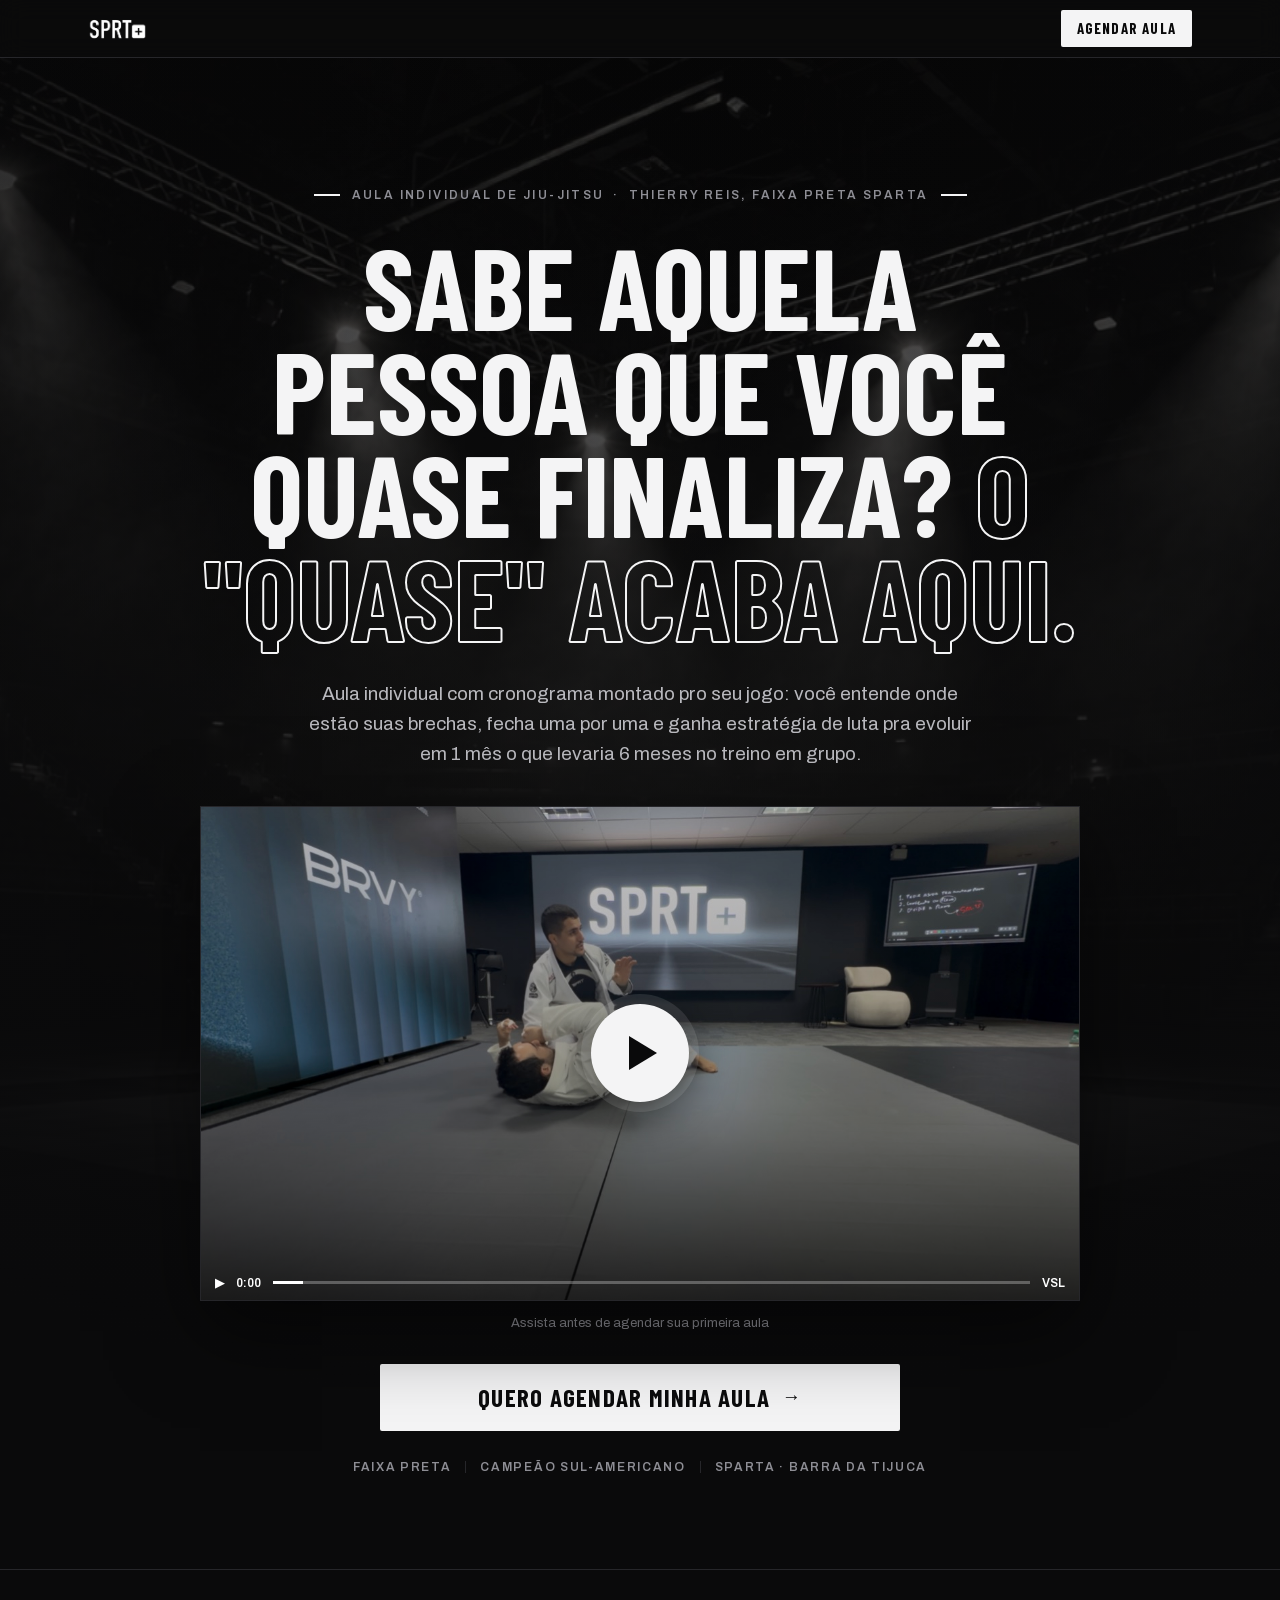
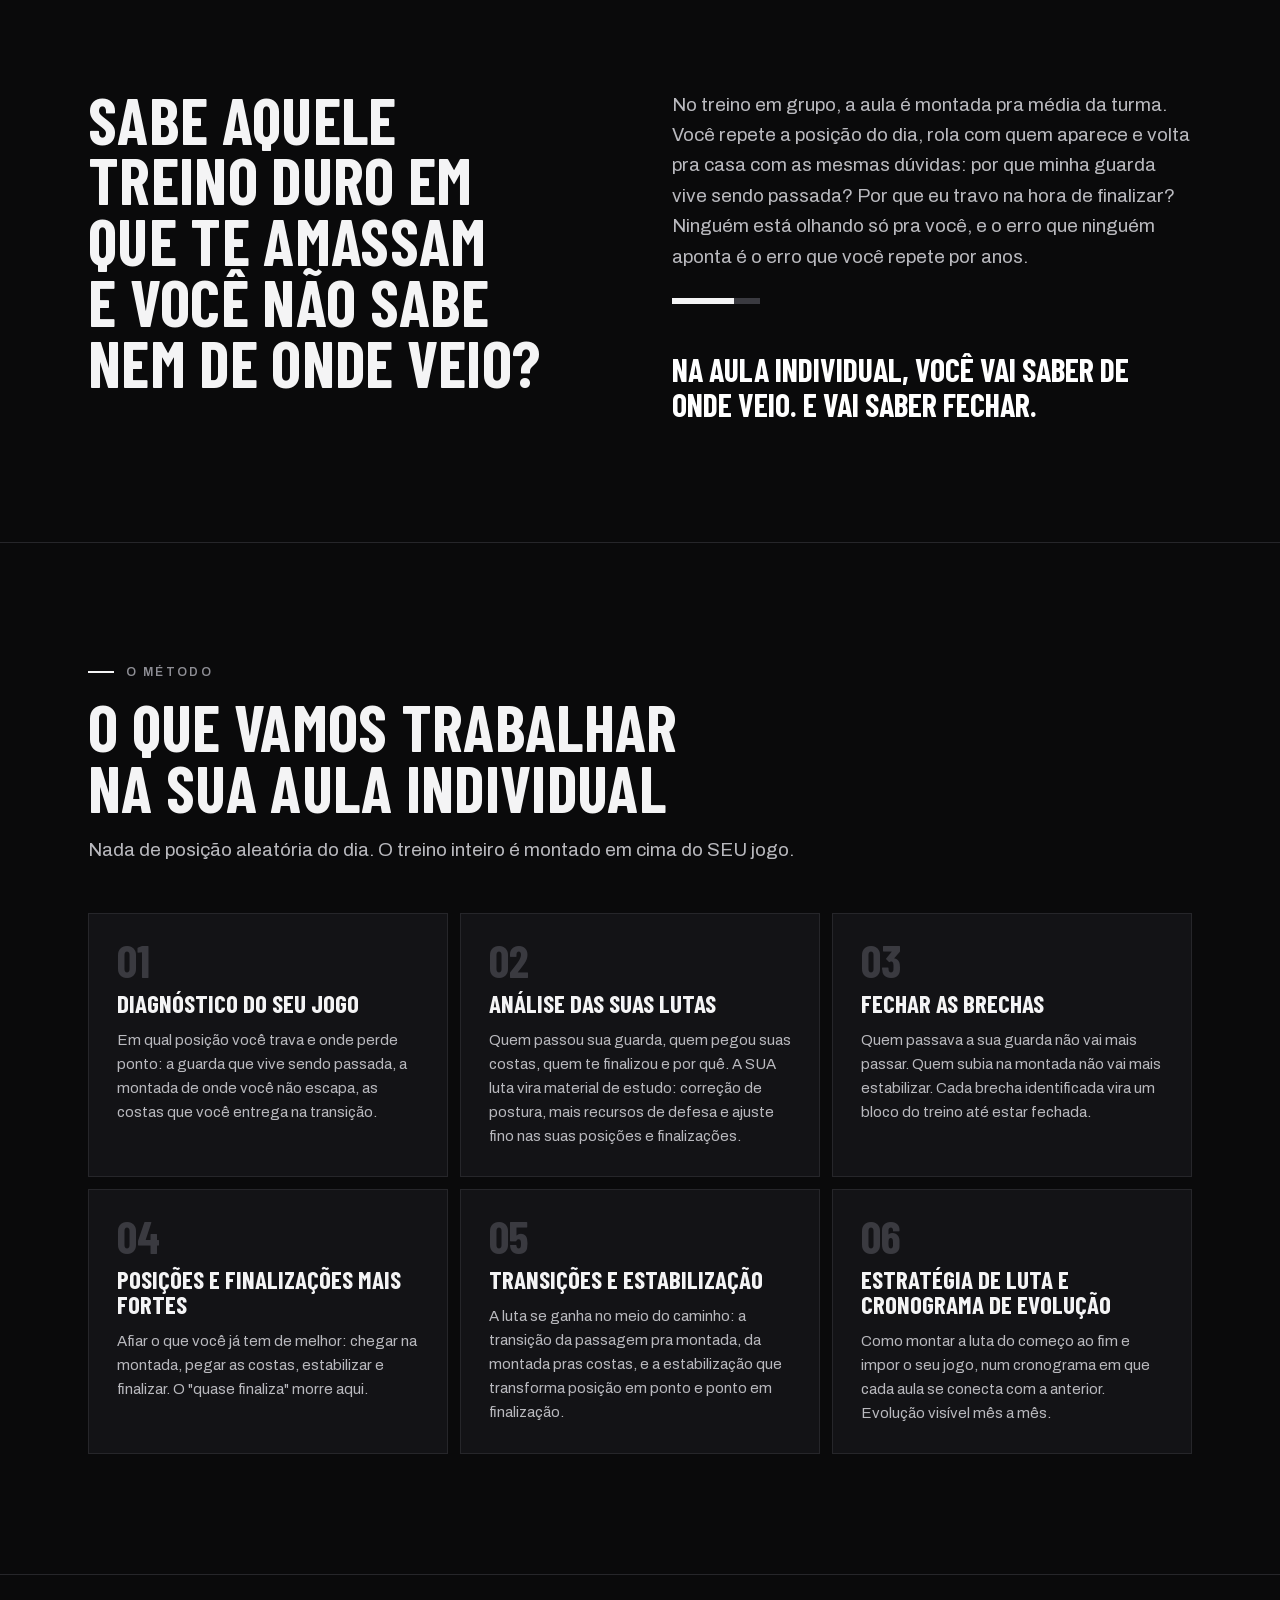
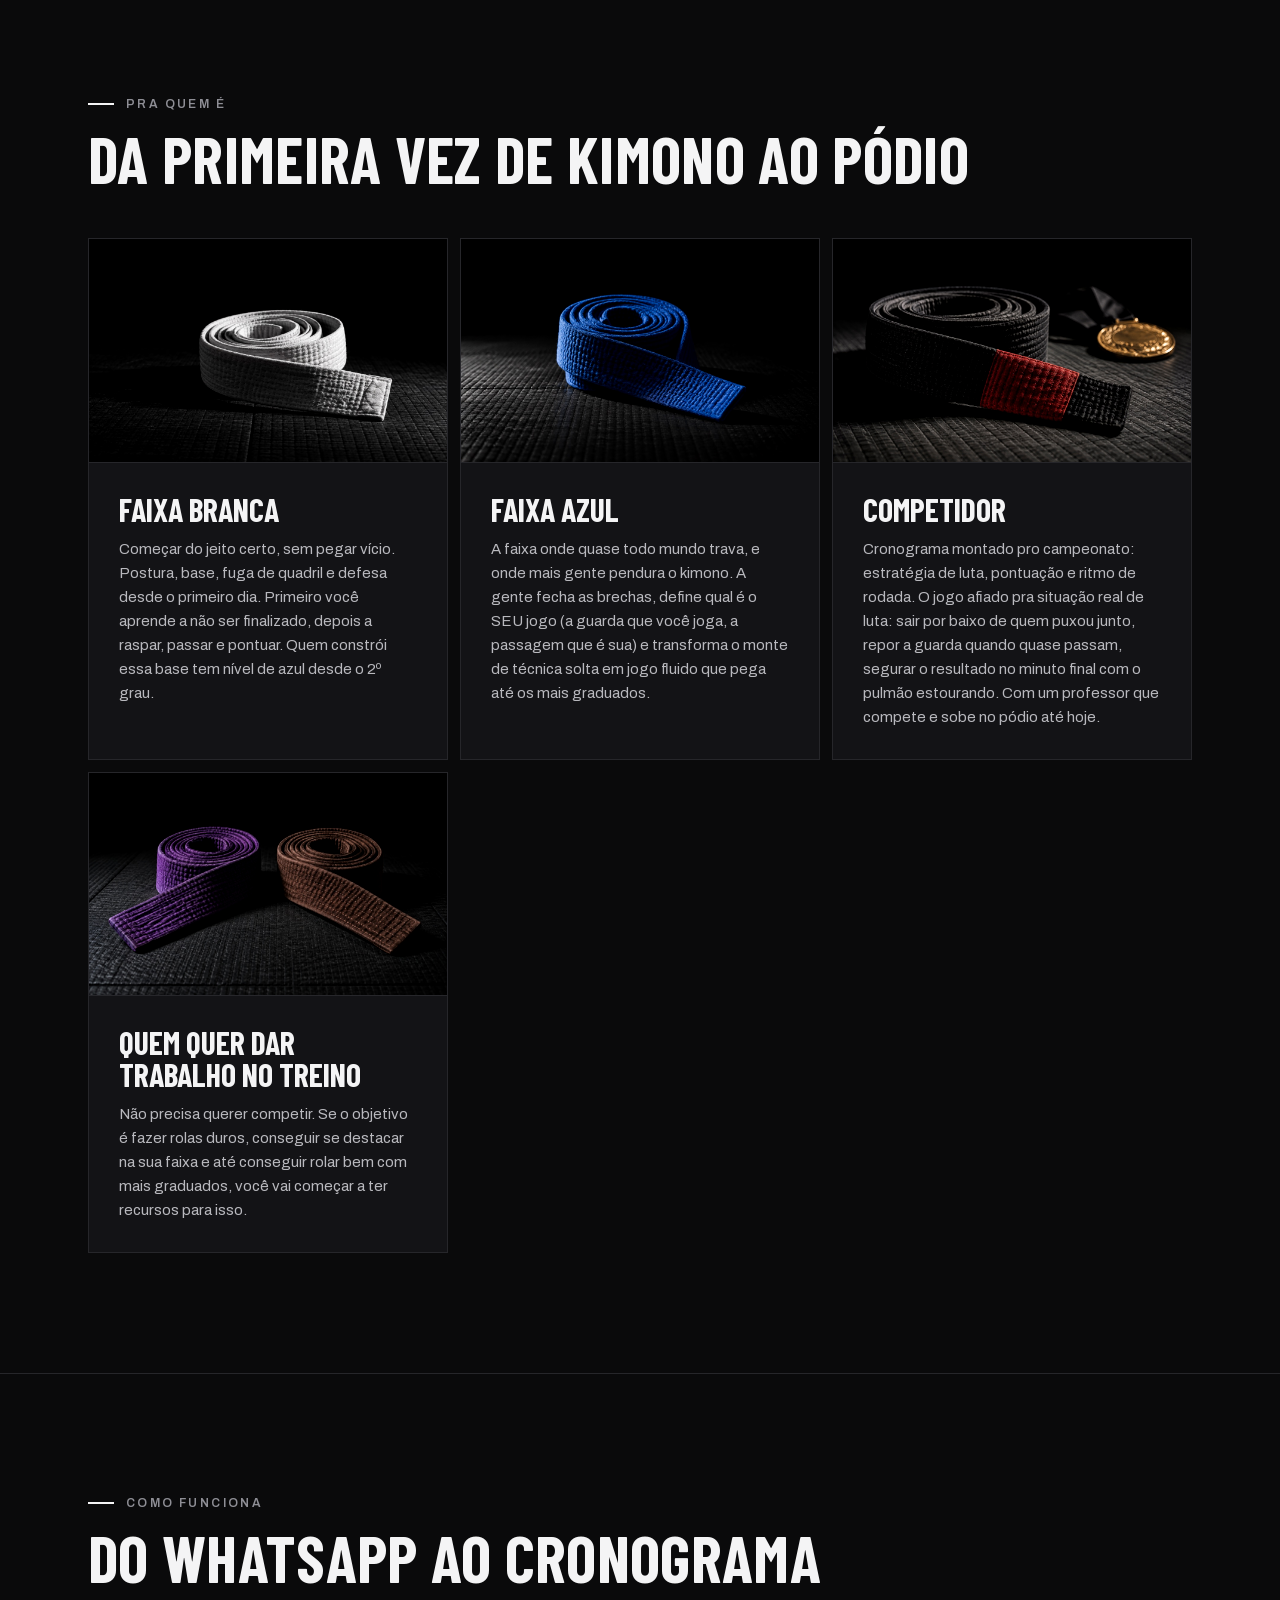
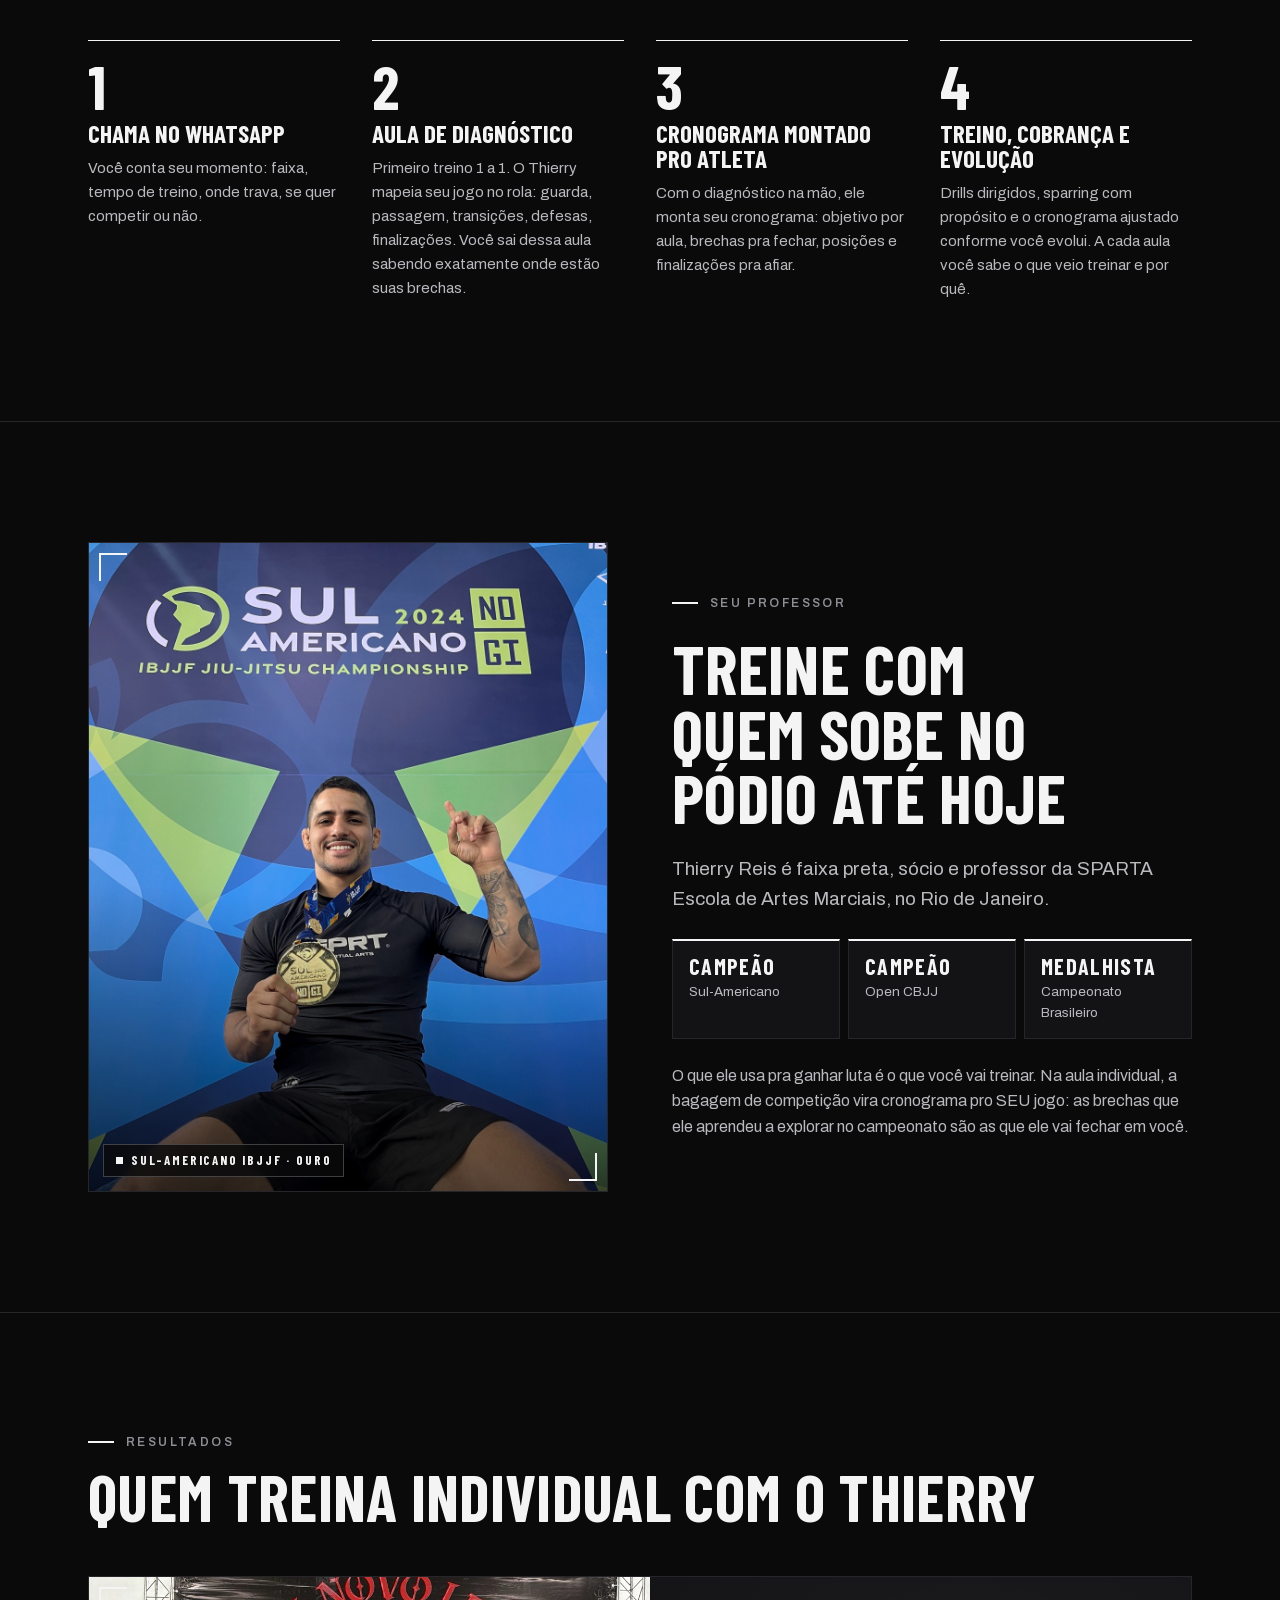
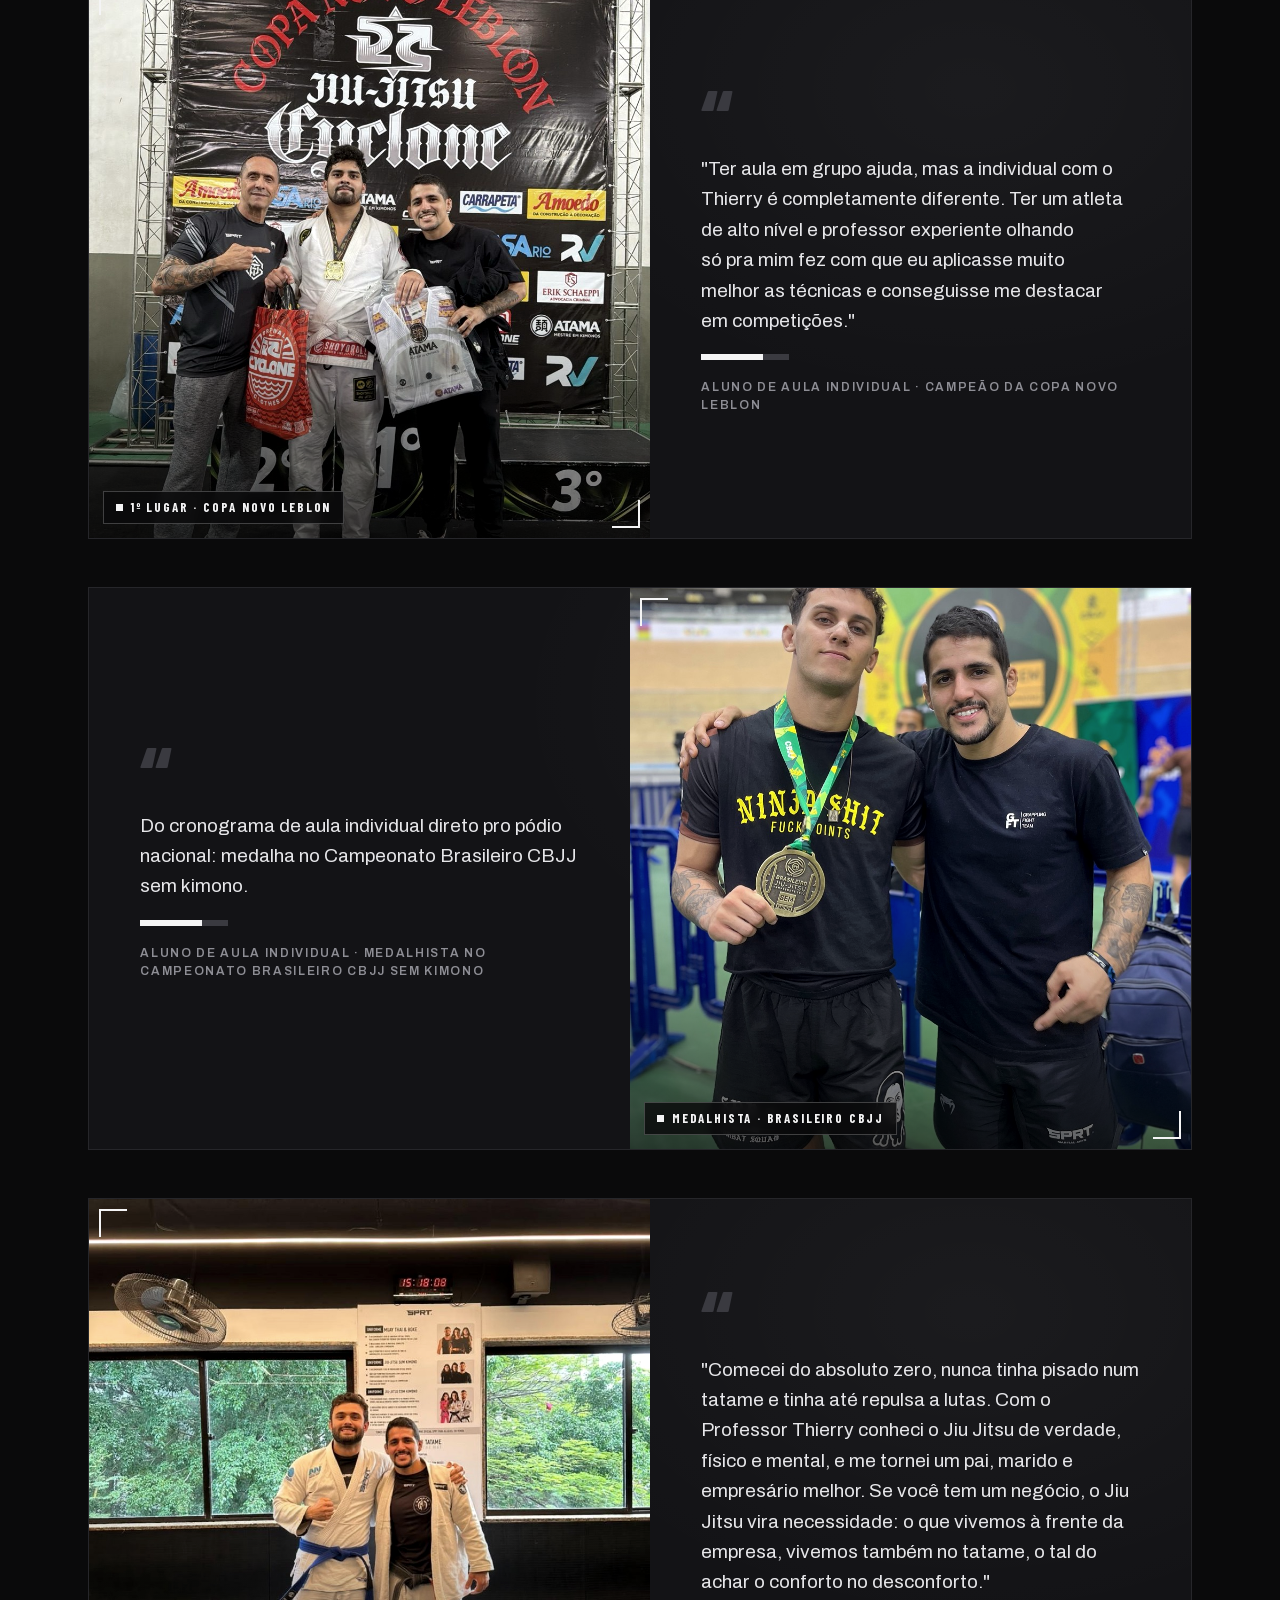
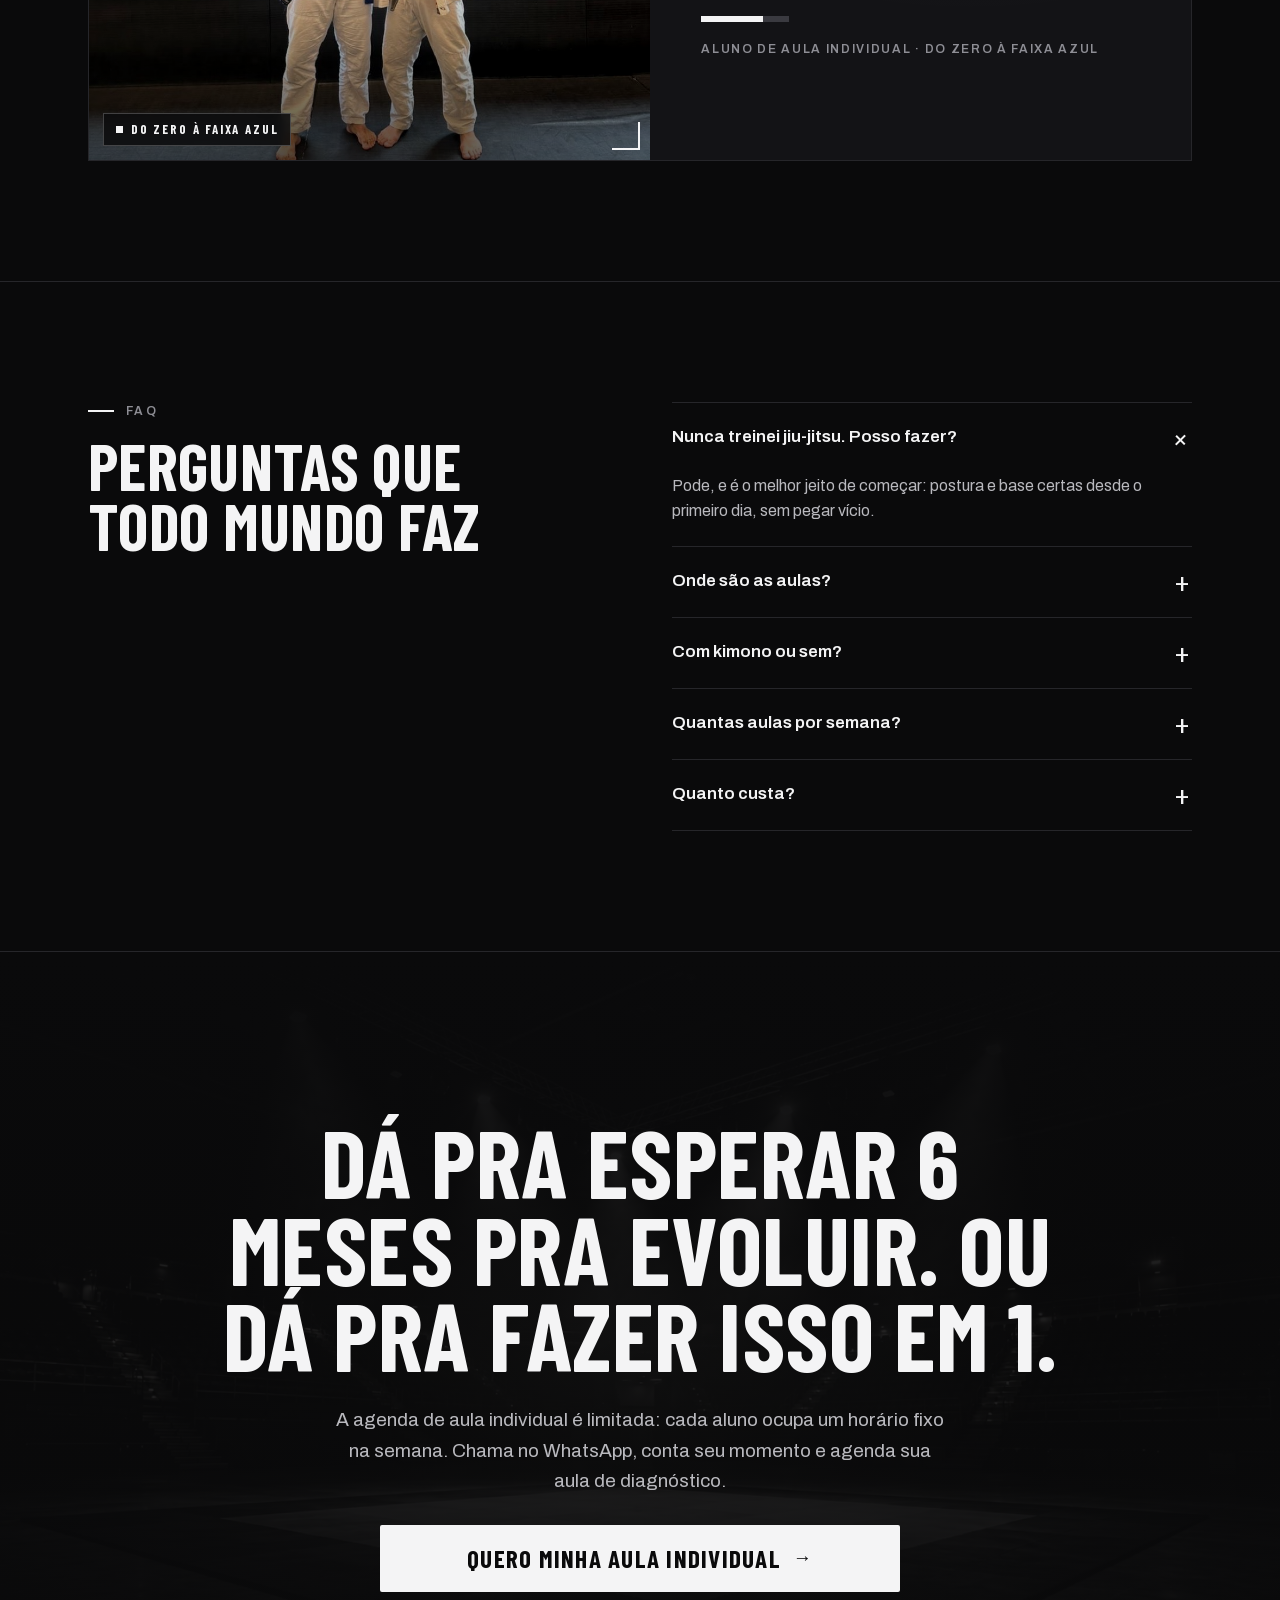
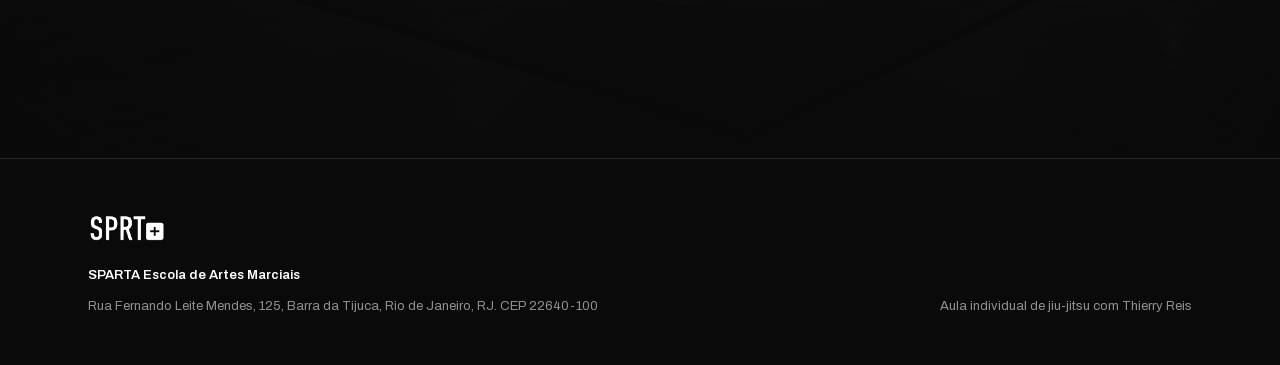
==== index.html @ 613c6ab1 "feat: LP aula individual Thierry Reis Co-Authored-By: Claude Fable 5 <noreply@anthropic.com>" ====
<!doctype html>
<html lang="pt-BR">
<head>
<meta charset="utf-8">
<title>Aula Individual de Jiu-Jitsu | Thierry Reis</title>
<meta name="viewport" content="width=device-width, initial-scale=1">
<link rel="icon" href="data:image/svg+xml,<svg xmlns=%22http://www.w3.org/2000/svg%22 viewBox=%220 0 100 100%22><text y=%22.9em%22 font-size=%2290%22>🥋</text></svg>">
</head>
<body>
<link rel="stylesheet" href="fonts.css">
<style>
:root{
  --ink0:#0A0A0B; --ink1:#131316; --ink2:#1A1A1E;
  --line:#26262A; --line-soft:#1E1E22;
  --paper:#F4F4F5; --mut:#B9B9BE; --dim:#8E8E95; --ghost:#3A3A40;
  --disp:'Barlow Condensed','Arial Narrow',sans-serif;
  --body:'Archivo',-apple-system,'Helvetica Neue',sans-serif;
}
html{scroll-behavior:smooth}
body{margin:0;background:var(--ink0);color:var(--paper);font:400 16px/1.6 var(--body);-webkit-font-smoothing:antialiased}
*{box-sizing:border-box}
h1,h2,h3,p{margin:0}
a{color:inherit}
img{max-width:100%}
.wrap{max-width:1200px;margin:0 auto;padding-left:clamp(20px,5vw,48px);padding-right:clamp(20px,5vw,48px)}
.sec{border-top:1px solid var(--line);padding-top:clamp(64px,10vw,120px);padding-bottom:clamp(64px,10vw,120px)}
.eyebrow{font:600 12px/1.5 var(--body);letter-spacing:.2em;text-transform:uppercase;color:var(--dim);display:flex;align-items:center;gap:12px}
.eyebrow::before{content:"";width:26px;height:2px;background:var(--paper);flex:none}
.h2{font:700 clamp(36px,5.4vw,64px)/.95 var(--disp);text-transform:uppercase;text-wrap:balance;letter-spacing:.005em}
.lead{font-size:clamp(16px,1.5vw,19px);color:var(--mut);text-wrap:pretty}
.btn{display:flex;justify-content:center;align-items:center;gap:12px;background:var(--paper);color:var(--ink0);font:700 clamp(20px,2.3vw,25px)/1 var(--disp);letter-spacing:.05em;text-transform:uppercase;padding:21px 30px;border-radius:2px;text-decoration:none;transition:background .15s,transform .15s}
.btn:hover{background:#fff;transform:translateY(-1px)}
.btn:focus-visible,a:focus-visible,summary:focus-visible{outline:2px solid #fff;outline-offset:3px}
.btn .arr{font-family:var(--body);font-weight:600;font-size:.75em}

/* moldura editorial com cantoneiras */
.frame{position:relative;background:#000}
.frame>img{display:block;width:100%;height:100%;object-fit:cover;filter:contrast(1.04) saturate(.88)}
.frame::before,.frame::after{content:"";position:absolute;width:26px;height:26px;z-index:3;pointer-events:none}
.frame::before{top:10px;left:10px;border-top:2px solid var(--paper);border-left:2px solid var(--paper)}
.frame::after{bottom:10px;right:10px;border-bottom:2px solid var(--paper);border-right:2px solid var(--paper)}
.frame .shade{position:absolute;inset:0;background:linear-gradient(185deg,rgba(0,0,0,0) 55%,rgba(0,0,0,.72) 100%);z-index:1;pointer-events:none}
.frame .chip{position:absolute;left:14px;bottom:14px;z-index:2;background:rgba(10,10,11,.82);border:1px solid rgba(255,255,255,.22);backdrop-filter:blur(4px);color:var(--paper);font:700 13px/1 var(--disp);letter-spacing:.14em;text-transform:uppercase;padding:9px 12px;display:inline-flex;align-items:center;gap:8px}
.frame .chip::before{content:"";width:7px;height:7px;background:var(--paper);flex:none}

/* faixa (divisor que imita a ponteira da faixa preta) */
.belt-rule{display:flex;height:6px;width:88px}
.belt-rule span:first-child{flex:1;background:var(--paper)}
.belt-rule span:last-child{width:26px;background:var(--ghost)}

/* reveal (só esconde quando o JS está ativo) */
.anim .rv{opacity:0;transform:translateY(22px);transition:opacity .7s ease,transform .7s ease}
.anim .rv.in{opacity:1;transform:none}
@media (prefers-reduced-motion:reduce){.anim .rv{opacity:1;transform:none;transition:none}.btn{transition:none}}

/* header */
.hd{position:sticky;top:0;z-index:40;background:rgba(10,10,11,.9);backdrop-filter:blur(12px);border-bottom:1px solid var(--line)}
.hd .wrap{display:flex;justify-content:space-between;align-items:center;gap:16px;padding-top:10px;padding-bottom:10px}
.hd img{height:32px;width:auto;display:block}
.hd a.mini{background:var(--paper);color:var(--ink0);font:700 15px/1 var(--disp);letter-spacing:.08em;padding:11px 16px;border-radius:2px;text-decoration:none}

/* hero */
.hero{position:relative;overflow:hidden}
.hero .bg{position:absolute;inset:0;z-index:0}
.hero .bg img{width:100%;height:100%;object-fit:cover;object-position:center 30%;opacity:.55}
.hero .bg::after{content:"";position:absolute;inset:0;background:
  radial-gradient(120% 90% at 50% 0%,rgba(10,10,11,0) 0%,rgba(10,10,11,.55) 62%,var(--ink0) 100%),
  linear-gradient(180deg,rgba(10,10,11,.25) 0%,rgba(10,10,11,.55) 55%,var(--ink0) 96%)}
.hero .inner{position:relative;z-index:1;display:flex;flex-direction:column;align-items:center;text-align:center;gap:clamp(20px,3vw,30px);padding-top:clamp(64px,10vw,128px);padding-bottom:clamp(56px,8vw,96px)}
.hero .eyebrow{justify-content:center}
.hero .eyebrow::after{content:"";width:26px;height:2px;background:var(--paper);flex:none}
.h1{font:700 clamp(50px,9vw,116px)/.9 var(--disp);text-transform:uppercase;max-width:1000px;text-wrap:balance}
.h1 em{font-style:normal;color:transparent;-webkit-text-stroke:2px var(--paper)}
.trust{display:flex;flex-wrap:wrap;justify-content:center;gap:8px 0;font:600 12px/1 var(--body);letter-spacing:.14em;text-transform:uppercase;color:var(--dim)}
.trust span{padding:0 14px;border-right:1px solid var(--line)}
.trust span:last-child{border-right:0}

/* vsl */
.vsl{width:100%;max-width:880px;display:flex;flex-direction:column;gap:12px;margin-top:6px}
.vsl .player{position:relative;aspect-ratio:16/9;border:1px solid var(--line);background:#000;cursor:pointer;box-shadow:0 30px 80px rgba(0,0,0,.55)}
.vsl .player img.thumb{position:absolute;inset:0;width:100%;height:100%;object-fit:cover;filter:contrast(1.04) saturate(.85)}
.vsl .player .veil{position:absolute;inset:0;background:linear-gradient(180deg,rgba(0,0,0,.1) 0%,rgba(0,0,0,.3) 60%,rgba(0,0,0,.78) 100%)}
.vsl .play{position:absolute;inset:0;display:flex;align-items:center;justify-content:center}
.vsl .play .ring{width:clamp(68px,10vw,98px);height:clamp(68px,10vw,98px);border-radius:50%;background:var(--paper);display:flex;align-items:center;justify-content:center;box-shadow:0 0 0 10px rgba(255,255,255,.1),0 10px 46px rgba(0,0,0,.6);transition:transform .2s}
.vsl .player:hover .ring{transform:scale(1.06)}
.vsl .play .tri{width:0;height:0;border-left:clamp(20px,3vw,28px) solid var(--ink0);border-top:clamp(12px,1.8vw,17px) solid transparent;border-bottom:clamp(12px,1.8vw,17px) solid transparent;margin-left:6px}
.vsl .bar{position:absolute;left:0;right:0;bottom:0;padding:11px 14px;display:flex;align-items:center;gap:12px;font:600 12px/1 var(--body);color:#fff}
.vsl .bar .track{flex:1;height:3px;background:rgba(255,255,255,.28)}
.vsl .bar .track i{display:block;width:4%;height:100%;background:#fff}
.vsl .cap{font-size:13px;color:var(--dim);text-align:center}
.vsl .soon{position:absolute;inset:0;display:none;align-items:center;justify-content:center;background:rgba(10,10,11,.9);font:700 24px/1 var(--disp);letter-spacing:.1em;color:var(--mut);z-index:4}
.vsl .player.on .soon{display:flex}

/* dor */
.split{display:grid;grid-template-columns:repeat(auto-fit,minmax(min(100%,420px),1fr));gap:clamp(28px,5vw,72px);align-items:start}
.punch{font:700 clamp(24px,2.6vw,32px)/1.1 var(--disp);text-transform:uppercase;color:#fff;padding-top:22px}

/* trabalho */
.grid6{display:grid;grid-template-columns:repeat(auto-fill,minmax(min(100%,320px),1fr));gap:12px}
.card{background:var(--ink1);border:1px solid var(--line);padding:28px;display:flex;flex-direction:column;gap:12px;transition:border-color .2s,transform .2s}
.card:hover{border-color:#4A4A52;transform:translateY(-2px)}
.card .num{font:700 46px/.8 var(--disp);color:var(--ghost)}
.card h3{font:700 25px/1 var(--disp);text-transform:uppercase}
.card p{color:var(--mut);font-size:15px}

/* pra quem é — cards com faixa */
.belts{display:grid;grid-template-columns:repeat(auto-fit,minmax(min(100%,270px),1fr));gap:12px}
.bcard{background:var(--ink1);border:1px solid var(--line);display:flex;flex-direction:column;transition:border-color .2s,transform .2s}
.bcard:hover{border-color:#4A4A52;transform:translateY(-3px)}
.bcard .ph{aspect-ratio:16/10;overflow:hidden;background:#000;border-bottom:1px solid var(--line)}
.bcard .ph img{width:100%;height:100%;object-fit:cover;display:block;filter:contrast(1.05);transition:transform .4s}
.bcard:hover .ph img{transform:scale(1.04)}
.bcard .tx{padding:clamp(20px,2.6vw,30px);display:flex;flex-direction:column;gap:12px}
.bcard h3{font:700 clamp(26px,2.6vw,32px)/1 var(--disp);text-transform:uppercase}
.bcard p{color:var(--mut);font-size:15px}

/* como funciona */
.steps{display:grid;grid-template-columns:repeat(auto-fit,minmax(min(100%,240px),1fr));gap:clamp(28px,3vw,32px)}
.step{border-top:1px solid var(--paper);padding-top:20px;display:flex;flex-direction:column;gap:10px}
.step .n{font:700 62px/.8 var(--disp)}
.step h3{font:700 25px/1 var(--disp);text-transform:uppercase}
.step p{color:var(--mut);font-size:15px}

/* professor */
.prof{display:grid;grid-template-columns:repeat(auto-fit,minmax(min(100%,400px),1fr));gap:clamp(32px,5vw,72px);align-items:center}
.prof .frame{aspect-ratio:4/5;border:1px solid var(--line)}
.badges{display:grid;grid-template-columns:repeat(auto-fit,minmax(150px,1fr));gap:8px}
.badge{background:var(--ink1);border:1px solid var(--line);border-top:2px solid var(--paper);padding:14px 16px;display:flex;flex-direction:column;gap:4px}
.badge b{font:700 22px/1 var(--disp);letter-spacing:.06em}
.badge span{font-size:13.5px;color:var(--mut)}

/* depoimentos */
.testi{display:flex;flex-wrap:wrap;background:var(--ink1);border:1px solid var(--line);position:relative;overflow:hidden}
.testi::before{content:"";position:absolute;inset:0;background:radial-gradient(60% 80% at 80% 20%,rgba(255,255,255,.035),transparent 70%);pointer-events:none}
.testi .frame{flex:1 1 400px;aspect-ratio:1/1;min-width:min(100%,400px)}
.testi .tx{flex:1 1 380px;padding:clamp(28px,4vw,56px);display:flex;flex-direction:column;justify-content:center;gap:18px;position:relative}
.testi .tx .q{font:700 90px/.4 var(--disp);color:var(--ghost)}
.testi .tx p{font-size:clamp(16px,1.5vw,19px);color:#E6E6E9;text-wrap:pretty}
.testi .tx .who{font:600 12px/1.5 var(--body);letter-spacing:.14em;text-transform:uppercase;color:var(--dim)}
.testi.rev{flex-direction:row-reverse}

/* faq */
.faq{display:flex;flex-direction:column;border-top:1px solid var(--line)}
.faq details{border-bottom:1px solid var(--line)}
.faq summary{list-style:none;display:flex;justify-content:space-between;align-items:center;gap:20px;padding:22px 0;cursor:pointer;font:600 17px/1.35 var(--body)}
.faq summary::-webkit-details-marker{display:none}
.faq summary .sym{font:400 26px/1 var(--body);width:20px;text-align:center;flex:none;transition:transform .2s}
.faq details[open] summary .sym{transform:rotate(45deg)}
.faq details p{color:var(--mut);padding:0 40px 22px 0}

/* cta final */
.cta{position:relative;overflow:hidden;border-top:1px solid var(--line)}
.cta .bg{position:absolute;inset:0}
.cta .bg img{width:100%;height:100%;object-fit:cover;opacity:.4}
.cta .bg::after{content:"";position:absolute;inset:0;background:linear-gradient(180deg,var(--ink0) 0%,rgba(10,10,11,.72) 50%,var(--ink0) 100%)}
.cta .inner{position:relative;max-width:960px;margin:0 auto;padding:clamp(88px,13vw,170px) clamp(20px,5vw,48px);display:flex;flex-direction:column;align-items:center;text-align:center;gap:28px}
.cta .h2{font-size:clamp(44px,7.5vw,96px);line-height:.9}

/* footer */
footer{border-top:1px solid var(--line)}
footer .wrap{padding-top:48px;padding-bottom:48px;display:flex;flex-wrap:wrap;justify-content:space-between;align-items:flex-end;gap:24px;font-size:13px;color:var(--dim)}
footer img{height:42px;width:auto}

/* sticky mobile cta */
.mbar{position:fixed;left:0;right:0;bottom:0;z-index:50;padding:10px 12px calc(10px + env(safe-area-inset-bottom));background:rgba(10,10,11,.95);border-top:1px solid var(--line);transform:translateY(110%);transition:transform .3s}
.mbar.show{transform:none}
.mbar a{display:flex;justify-content:center;background:var(--paper);color:var(--ink0);font:700 20px/1 var(--disp);letter-spacing:.05em;padding:16px;border-radius:2px;text-decoration:none}
@media(min-width:900px){.mbar{display:none}}
@media (prefers-reduced-motion:reduce){.mbar{transition:none}}
</style>

<header class="hd">
  <div class="wrap">
    <img src="img/sparta-logo.png" alt="SPARTA Escola de Artes Marciais">
    <a class="mini" href="https://wa.me/5500000000000" target="_blank" rel="noopener">AGENDAR AULA</a>
  </div>
</header>

<section class="hero">
  <div class="bg"><img src="img/arena.jpg" alt=""></div>
  <div class="wrap inner">
    <span class="eyebrow">Aula individual de jiu-jitsu &nbsp;·&nbsp; Thierry Reis, faixa preta SPARTA</span>
    <h1 class="h1">Sabe aquela pessoa que você quase finaliza? <em>O "quase" acaba aqui.</em></h1>
    <p class="lead" style="max-width:680px">Aula individual com cronograma montado pro seu jogo: você entende onde estão suas brechas, fecha uma por uma e ganha estratégia de luta pra evoluir em 1 mês o que levaria 6 meses no treino em grupo.</p>
    <div class="vsl">
      <div class="player" id="vsl">
        <img class="thumb" src="img/vsl-thumb.jpg" alt="Thierry Reis dando aula no tatame da SPARTA">
        <div class="veil"></div>
        <div class="play"><div class="ring"><div class="tri"></div></div></div>
        <div class="bar"><span>▶</span><span>0:00</span><div class="track"><i></i></div><span>VSL</span></div>
        <div class="soon">VÍDEO EM BREVE</div>
      </div>
      <span class="cap">Assista antes de agendar sua primeira aula</span>
    </div>
    <a class="btn" style="width:100%;max-width:520px" href="https://wa.me/5500000000000" target="_blank" rel="noopener">Quero agendar minha aula <span class="arr">→</span></a>
    <div class="trust"><span>Faixa preta</span><span>Campeão Sul-Americano</span><span>SPARTA · Barra da Tijuca</span></div>
  </div>
</section>

<section class="sec">
  <div class="wrap split">
    <h2 class="h2 rv">Sabe aquele treino duro em que te amassam e você não sabe nem de onde veio?</h2>
    <div style="display:flex;flex-direction:column;gap:26px" class="rv">
      <p class="lead">No treino em grupo, a aula é montada pra média da turma. Você repete a posição do dia, rola com quem aparece e volta pra casa com as mesmas dúvidas: por que minha guarda vive sendo passada? Por que eu travo na hora de finalizar? Ninguém está olhando só pra você, e o erro que ninguém aponta é o erro que você repete por anos.</p>
      <div class="belt-rule"><span></span><span></span></div>
      <p class="punch">Na aula individual, você vai saber de onde veio. E vai saber fechar.</p>
    </div>
  </div>
</section>

<section class="sec">
  <div class="wrap" style="display:flex;flex-direction:column;gap:clamp(32px,4vw,48px)">
    <div style="display:flex;flex-direction:column;gap:16px;max-width:760px" class="rv">
      <span class="eyebrow">O método</span>
      <h2 class="h2">O que vamos trabalhar na sua aula individual</h2>
      <p class="lead">Nada de posição aleatória do dia. O treino inteiro é montado em cima do SEU jogo.</p>
    </div>
    <div class="grid6">
      <div class="card rv"><span class="num">01</span><h3>Diagnóstico do seu jogo</h3><p>Em qual posição você trava e onde perde ponto: a guarda que vive sendo passada, a montada de onde você não escapa, as costas que você entrega na transição.</p></div>
      <div class="card rv"><span class="num">02</span><h3>Análise das suas lutas</h3><p>Quem passou sua guarda, quem pegou suas costas, quem te finalizou e por quê. A SUA luta vira material de estudo: correção de postura, mais recursos de defesa e ajuste fino nas suas posições e finalizações.</p></div>
      <div class="card rv"><span class="num">03</span><h3>Fechar as brechas</h3><p>Quem passava a sua guarda não vai mais passar. Quem subia na montada não vai mais estabilizar. Cada brecha identificada vira um bloco do treino até estar fechada.</p></div>
      <div class="card rv"><span class="num">04</span><h3>Posições e finalizações mais fortes</h3><p>Afiar o que você já tem de melhor: chegar na montada, pegar as costas, estabilizar e finalizar. O "quase finaliza" morre aqui.</p></div>
      <div class="card rv"><span class="num">05</span><h3>Transições e estabilização</h3><p>A luta se ganha no meio do caminho: a transição da passagem pra montada, da montada pras costas, e a estabilização que transforma posição em ponto e ponto em finalização.</p></div>
      <div class="card rv"><span class="num">06</span><h3>Estratégia de luta e cronograma de evolução</h3><p>Como montar a luta do começo ao fim e impor o seu jogo, num cronograma em que cada aula se conecta com a anterior. Evolução visível mês a mês.</p></div>
    </div>
  </div>
</section>

<section class="sec">
  <div class="wrap" style="display:flex;flex-direction:column;gap:clamp(32px,4vw,48px)">
    <div style="display:flex;flex-direction:column;gap:16px" class="rv">
      <span class="eyebrow">Pra quem é</span>
      <h2 class="h2">Da primeira vez de kimono ao pódio</h2>
    </div>
    <div class="belts">
      <div class="bcard rv">
        <div class="ph"><img src="img/faixa-branca.jpg" alt="Faixa branca de jiu-jitsu enrolada sobre o tatame"></div>
        <div class="tx"><h3>Faixa branca</h3><p>Começar do jeito certo, sem pegar vício. Postura, base, fuga de quadril e defesa desde o primeiro dia. Primeiro você aprende a não ser finalizado, depois a raspar, passar e pontuar. Quem constrói essa base tem nível de azul desde o 2º grau.</p></div>
      </div>
      <div class="bcard rv">
        <div class="ph"><img src="img/faixa-azul.jpg" alt="Faixa azul de jiu-jitsu enrolada sobre o tatame"></div>
        <div class="tx"><h3>Faixa azul</h3><p>A faixa onde quase todo mundo trava, e onde mais gente pendura o kimono. A gente fecha as brechas, define qual é o SEU jogo (a guarda que você joga, a passagem que é sua) e transforma o monte de técnica solta em jogo fluido que pega até os mais graduados.</p></div>
      </div>
      <div class="bcard rv">
        <div class="ph"><img src="img/faixa-preta.jpg" alt="Faixa preta de jiu-jitsu com medalha de campeonato"></div>
        <div class="tx"><h3>Competidor</h3><p>Cronograma montado pro campeonato: estratégia de luta, pontuação e ritmo de rodada. O jogo afiado pra situação real de luta: sair por baixo de quem puxou junto, repor a guarda quando quase passam, segurar o resultado no minuto final com o pulmão estourando. Com um professor que compete e sobe no pódio até hoje.</p></div>
      </div>
      <div class="bcard rv">
        <div class="ph"><img src="img/faixa-roxa-marrom.jpg" alt="Faixas roxa e marrom de jiu-jitsu sobre o tatame"></div>
        <div class="tx"><h3>Quem quer dar trabalho no treino</h3><p>Não precisa querer competir. Se o objetivo é fazer rolas duros, conseguir se destacar na sua faixa e até conseguir rolar bem com mais graduados, você vai começar a ter recursos para isso.</p></div>
      </div>
    </div>
  </div>
</section>

<section class="sec">
  <div class="wrap" style="display:flex;flex-direction:column;gap:clamp(32px,4vw,56px)">
    <div style="display:flex;flex-direction:column;gap:16px" class="rv">
      <span class="eyebrow">Como funciona</span>
      <h2 class="h2">Do WhatsApp ao cronograma</h2>
    </div>
    <div class="steps">
      <div class="step rv"><span class="n">1</span><h3>Chama no WhatsApp</h3><p>Você conta seu momento: faixa, tempo de treino, onde trava, se quer competir ou não.</p></div>
      <div class="step rv"><span class="n">2</span><h3>Aula de diagnóstico</h3><p>Primeiro treino 1 a 1. O Thierry mapeia seu jogo no rola: guarda, passagem, transições, defesas, finalizações. Você sai dessa aula sabendo exatamente onde estão suas brechas.</p></div>
      <div class="step rv"><span class="n">3</span><h3>Cronograma montado pro atleta</h3><p>Com o diagnóstico na mão, ele monta seu cronograma: objetivo por aula, brechas pra fechar, posições e finalizações pra afiar.</p></div>
      <div class="step rv"><span class="n">4</span><h3>Treino, cobrança e evolução</h3><p>Drills dirigidos, sparring com propósito e o cronograma ajustado conforme você evolui. A cada aula você sabe o que veio treinar e por quê.</p></div>
    </div>
  </div>
</section>

<section class="sec">
  <div class="wrap prof">
    <div class="frame rv">
      <img src="img/thierry.jpg" alt="Thierry Reis com a medalha de ouro do Sul-Americano No-Gi da IBJJF">
      <div class="shade"></div>
      <span class="chip">Sul-Americano IBJJF · Ouro</span>
    </div>
    <div style="display:flex;flex-direction:column;gap:24px" class="rv">
      <span class="eyebrow">Seu professor</span>
      <h2 class="h2" style="font-size:clamp(40px,5.8vw,68px)">Treine com quem sobe no pódio até hoje</h2>
      <p class="lead">Thierry Reis é faixa preta, sócio e professor da SPARTA Escola de Artes Marciais, no Rio de Janeiro.</p>
      <div class="badges">
        <div class="badge"><b>CAMPEÃO</b><span>Sul-Americano</span></div>
        <div class="badge"><b>CAMPEÃO</b><span>Open CBJJ</span></div>
        <div class="badge"><b>MEDALHISTA</b><span>Campeonato Brasileiro</span></div>
      </div>
      <p style="color:var(--mut);text-wrap:pretty">O que ele usa pra ganhar luta é o que você vai treinar. Na aula individual, a bagagem de competição vira cronograma pro SEU jogo: as brechas que ele aprendeu a explorar no campeonato são as que ele vai fechar em você.</p>
    </div>
  </div>
</section>

<section class="sec">
  <div class="wrap" style="display:flex;flex-direction:column;gap:clamp(28px,4vw,48px)">
    <div style="display:flex;flex-direction:column;gap:16px" class="rv">
      <span class="eyebrow">Resultados</span>
      <h2 class="h2">Quem treina individual com o Thierry</h2>
    </div>
    <div class="testi rv">
      <div class="frame">
        <img src="img/dep-1.jpg" alt="Aluno no lugar mais alto do pódio da Copa Novo Leblon, com Thierry de corner">
        <div class="shade"></div>
        <span class="chip">1º lugar · Copa Novo Leblon</span>
      </div>
      <div class="tx">
        <span class="q">“</span>
        <p>"Ter aula em grupo ajuda, mas a individual com o Thierry é completamente diferente. Ter um atleta de alto nível e professor experiente olhando só pra mim fez com que eu aplicasse muito melhor as técnicas e conseguisse me destacar em competições."</p>
        <div class="belt-rule"><span></span><span></span></div>
        <span class="who">Aluno de aula individual · Campeão da Copa Novo Leblon</span>
      </div>
    </div>
    <div class="testi rev rv">
      <div class="frame">
        <img src="img/dep-2.jpg" alt="Aluno medalhista do Campeonato Brasileiro CBJJ sem kimono ao lado do Thierry">
        <div class="shade"></div>
        <span class="chip">Medalhista · Brasileiro CBJJ</span>
      </div>
      <div class="tx">
        <span class="q">“</span>
        <p>Do cronograma de aula individual direto pro pódio nacional: medalha no Campeonato Brasileiro CBJJ sem kimono.</p>
        <div class="belt-rule"><span></span><span></span></div>
        <span class="who">Aluno de aula individual · Medalhista no Campeonato Brasileiro CBJJ sem kimono</span>
      </div>
    </div>
    <div class="testi rv">
      <div class="frame">
        <img src="img/dep-3.jpg" alt="Thierry com aluno de faixa azul no tatame da SPARTA">
        <div class="shade"></div>
        <span class="chip">Do zero à faixa azul</span>
      </div>
      <div class="tx">
        <span class="q">“</span>
        <p>"Comecei do absoluto zero, nunca tinha pisado num tatame e tinha até repulsa a lutas. Com o Professor Thierry conheci o Jiu Jitsu de verdade, físico e mental, e me tornei um pai, marido e empresário melhor. Se você tem um negócio, o Jiu Jitsu vira necessidade: o que vivemos à frente da empresa, vivemos também no tatame, o tal do achar o conforto no desconforto."</p>
        <div class="belt-rule"><span></span><span></span></div>
        <span class="who">Aluno de aula individual · Do zero à faixa azul</span>
      </div>
    </div>
  </div>
</section>

<section class="sec">
  <div class="wrap split">
    <div style="display:flex;flex-direction:column;gap:16px" class="rv">
      <span class="eyebrow">FAQ</span>
      <h2 class="h2">Perguntas que todo mundo faz</h2>
    </div>
    <div class="faq rv">
      <details open>
        <summary>Nunca treinei jiu-jitsu. Posso fazer?<span class="sym">+</span></summary>
        <p>Pode, e é o melhor jeito de começar: postura e base certas desde o primeiro dia, sem pegar vício.</p>
      </details>
      <details>
        <summary>Onde são as aulas?<span class="sym">+</span></summary>
        <p>Na SPARTA Escola de Artes Marciais: Rua Fernando Leite Mendes, 125, Barra da Tijuca, Rio de Janeiro.</p>
      </details>
      <details>
        <summary>Com kimono ou sem?<span class="sym">+</span></summary>
        <p>Gi, no-gi ou os dois: você decide junto com o Thierry, de acordo com o seu objetivo.</p>
      </details>
      <details>
        <summary>Quantas aulas por semana?<span class="sym">+</span></summary>
        <p>Sai do diagnóstico: depende do seu objetivo e da sua agenda. Tem aluno evoluindo com 1 aula por semana dentro de um cronograma bem montado.</p>
      </details>
      <details>
        <summary>Quanto custa?<span class="sym">+</span></summary>
        <p>Chama no WhatsApp que o Thierry te passa os valores de aula avulsa e pacote.</p>
      </details>
    </div>
  </div>
</section>

<section class="cta">
  <div class="bg"><img src="img/arena.jpg" alt=""></div>
  <div class="inner">
    <h2 class="h2 rv">Dá pra esperar 6 meses pra evoluir. Ou dá pra fazer isso em 1.</h2>
    <p class="lead rv" style="max-width:620px">A agenda de aula individual é limitada: cada aluno ocupa um horário fixo na semana. Chama no WhatsApp, conta seu momento e agenda sua aula de diagnóstico.</p>
    <a class="btn rv" style="width:100%;max-width:520px" href="https://wa.me/5500000000000" target="_blank" rel="noopener">Quero minha aula individual <span class="arr">→</span></a>
  </div>
</section>

<footer>
  <div class="wrap">
    <div style="display:flex;flex-direction:column;gap:10px">
      <img src="img/sparta-logo.png" alt="SPARTA" style="align-self:flex-start;margin-bottom:6px">
      <span style="color:#fff;font-weight:600">SPARTA Escola de Artes Marciais</span>
      <span>Rua Fernando Leite Mendes, 125, Barra da Tijuca, Rio de Janeiro, RJ. CEP 22640-100</span>
    </div>
    <span>Aula individual de jiu-jitsu com Thierry Reis</span>
  </div>
</footer>

<div class="mbar" id="mbar">
  <a href="https://wa.me/5500000000000" target="_blank" rel="noopener">QUERO AGENDAR MINHA AULA</a>
</div>

<script>
if(!matchMedia('(prefers-reduced-motion: reduce)').matches && 'IntersectionObserver' in window){document.documentElement.classList.add('anim')}
document.getElementById('vsl').addEventListener('click',function(){this.classList.add('on')});
var mbar=document.getElementById('mbar');
addEventListener('scroll',function(){mbar.classList.toggle('show',scrollY>600)},{passive:true});
var io=new IntersectionObserver(function(es){es.forEach(function(e){if(e.isIntersecting){e.target.classList.add('in');io.unobserve(e.target)}})},{rootMargin:'0px 0px -8% 0px'});
document.querySelectorAll('.rv').forEach(function(el){io.observe(el)});
</script>

</body>
</html>
---- fonts.css ----
@font-face{font-family:'Barlow Condensed';font-style:normal;font-weight:700;font-display:swap;src:url([data-uri]) format('woff2');}
@font-face{font-family:'Archivo';font-style:normal;font-weight:100 900;font-stretch:100%;font-display:swap;src:url([data-uri]) format('woff2');}
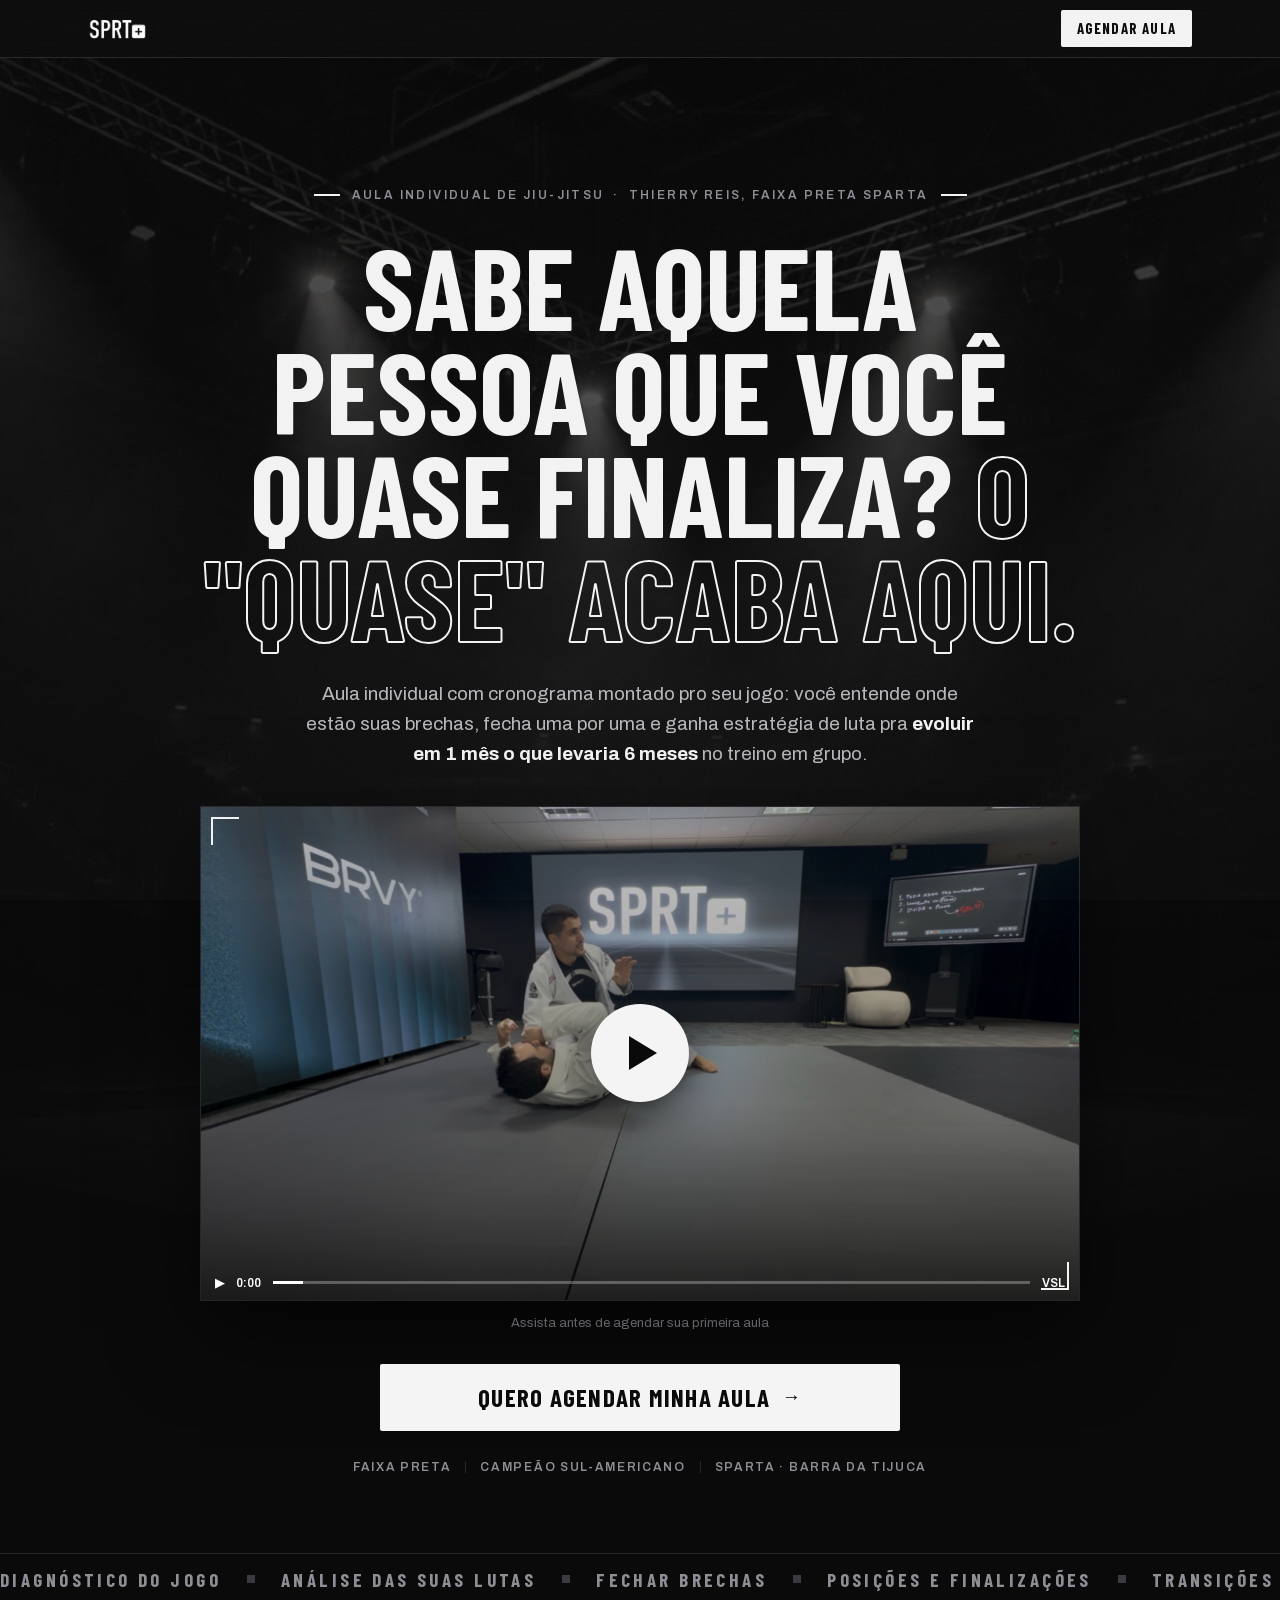
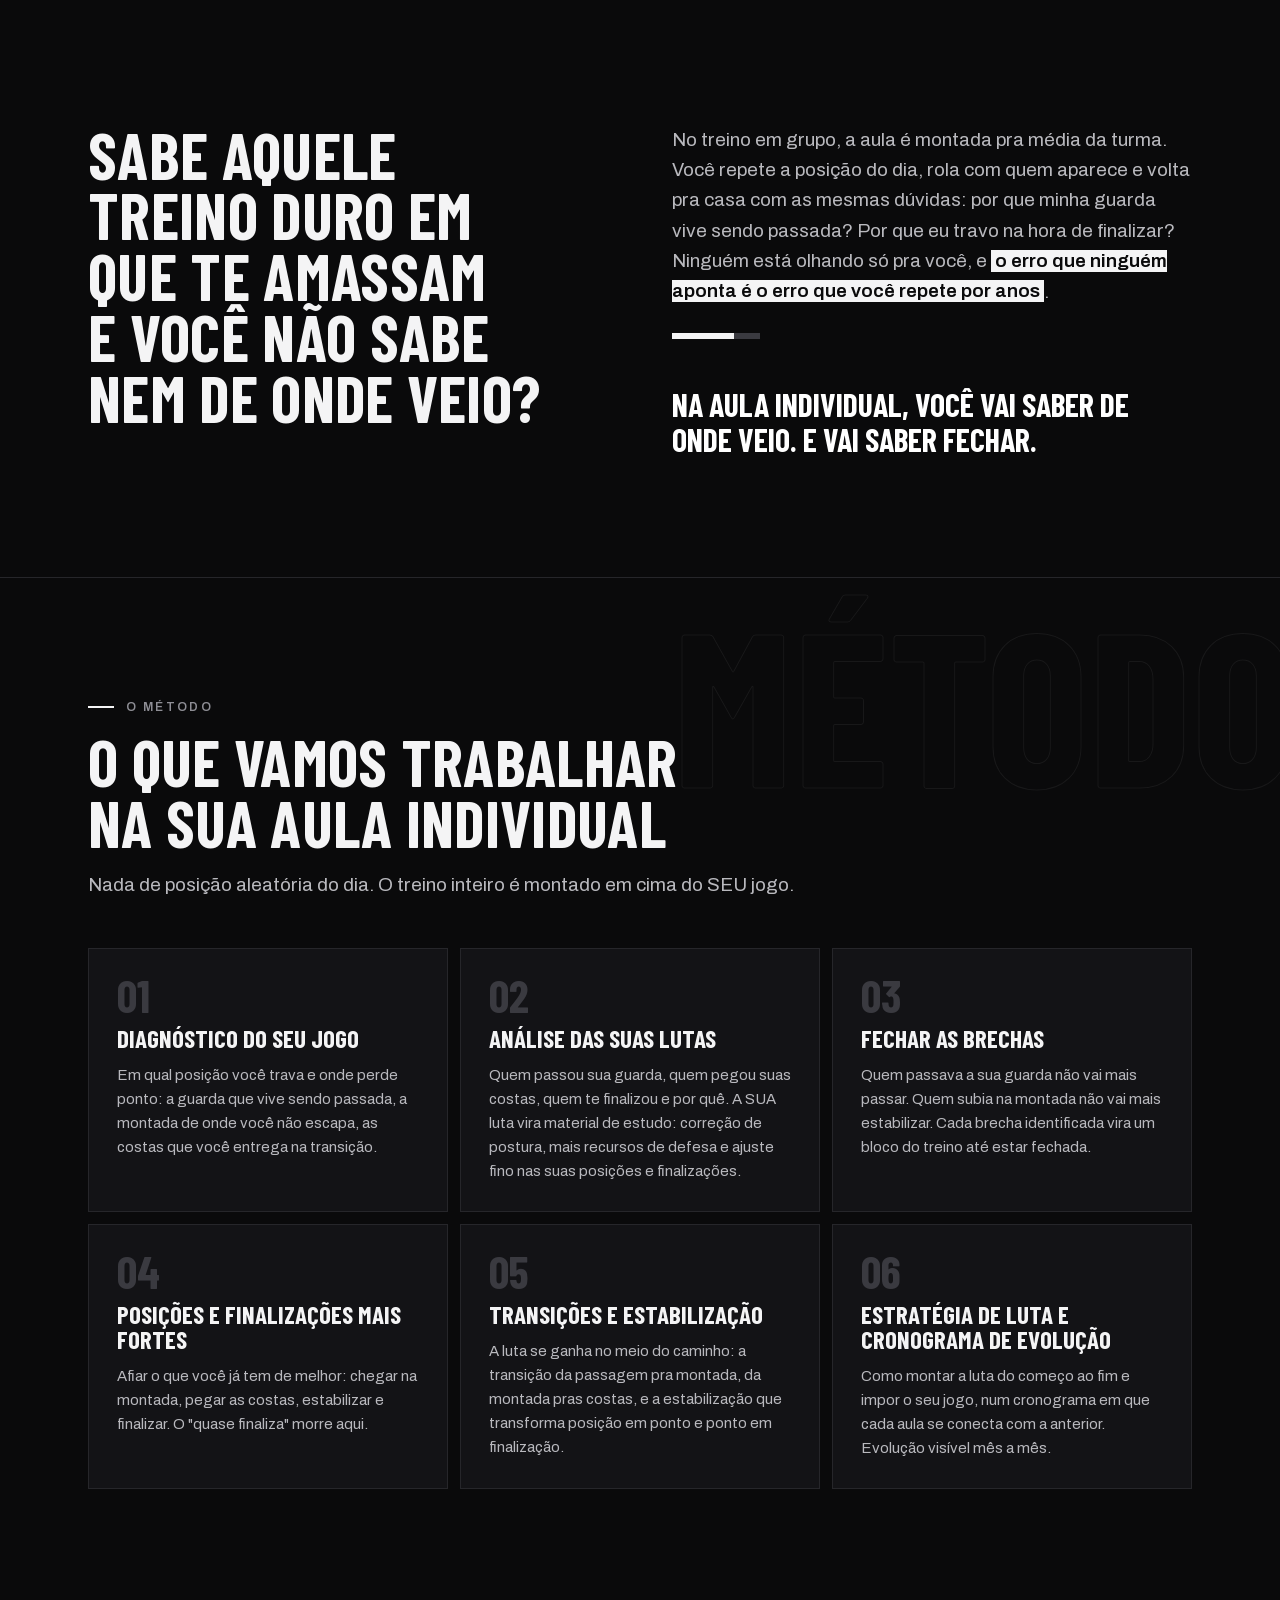
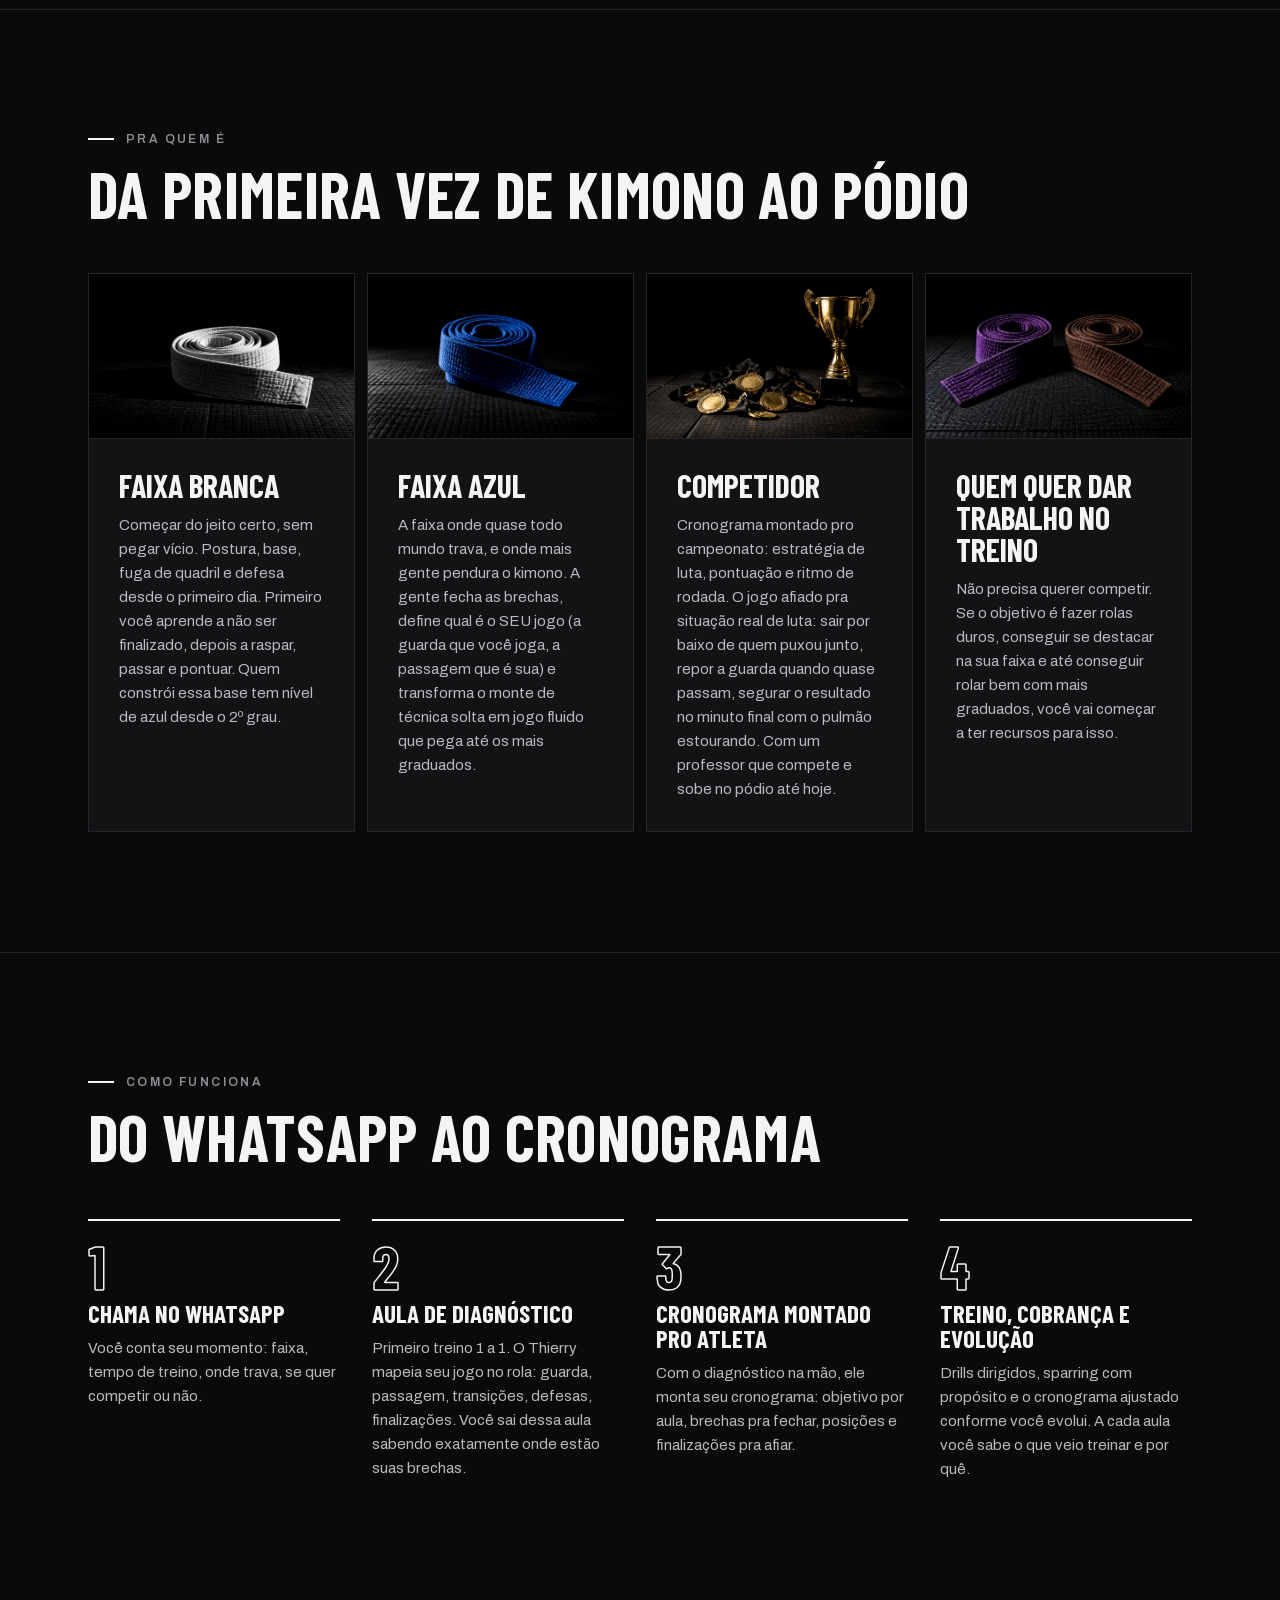
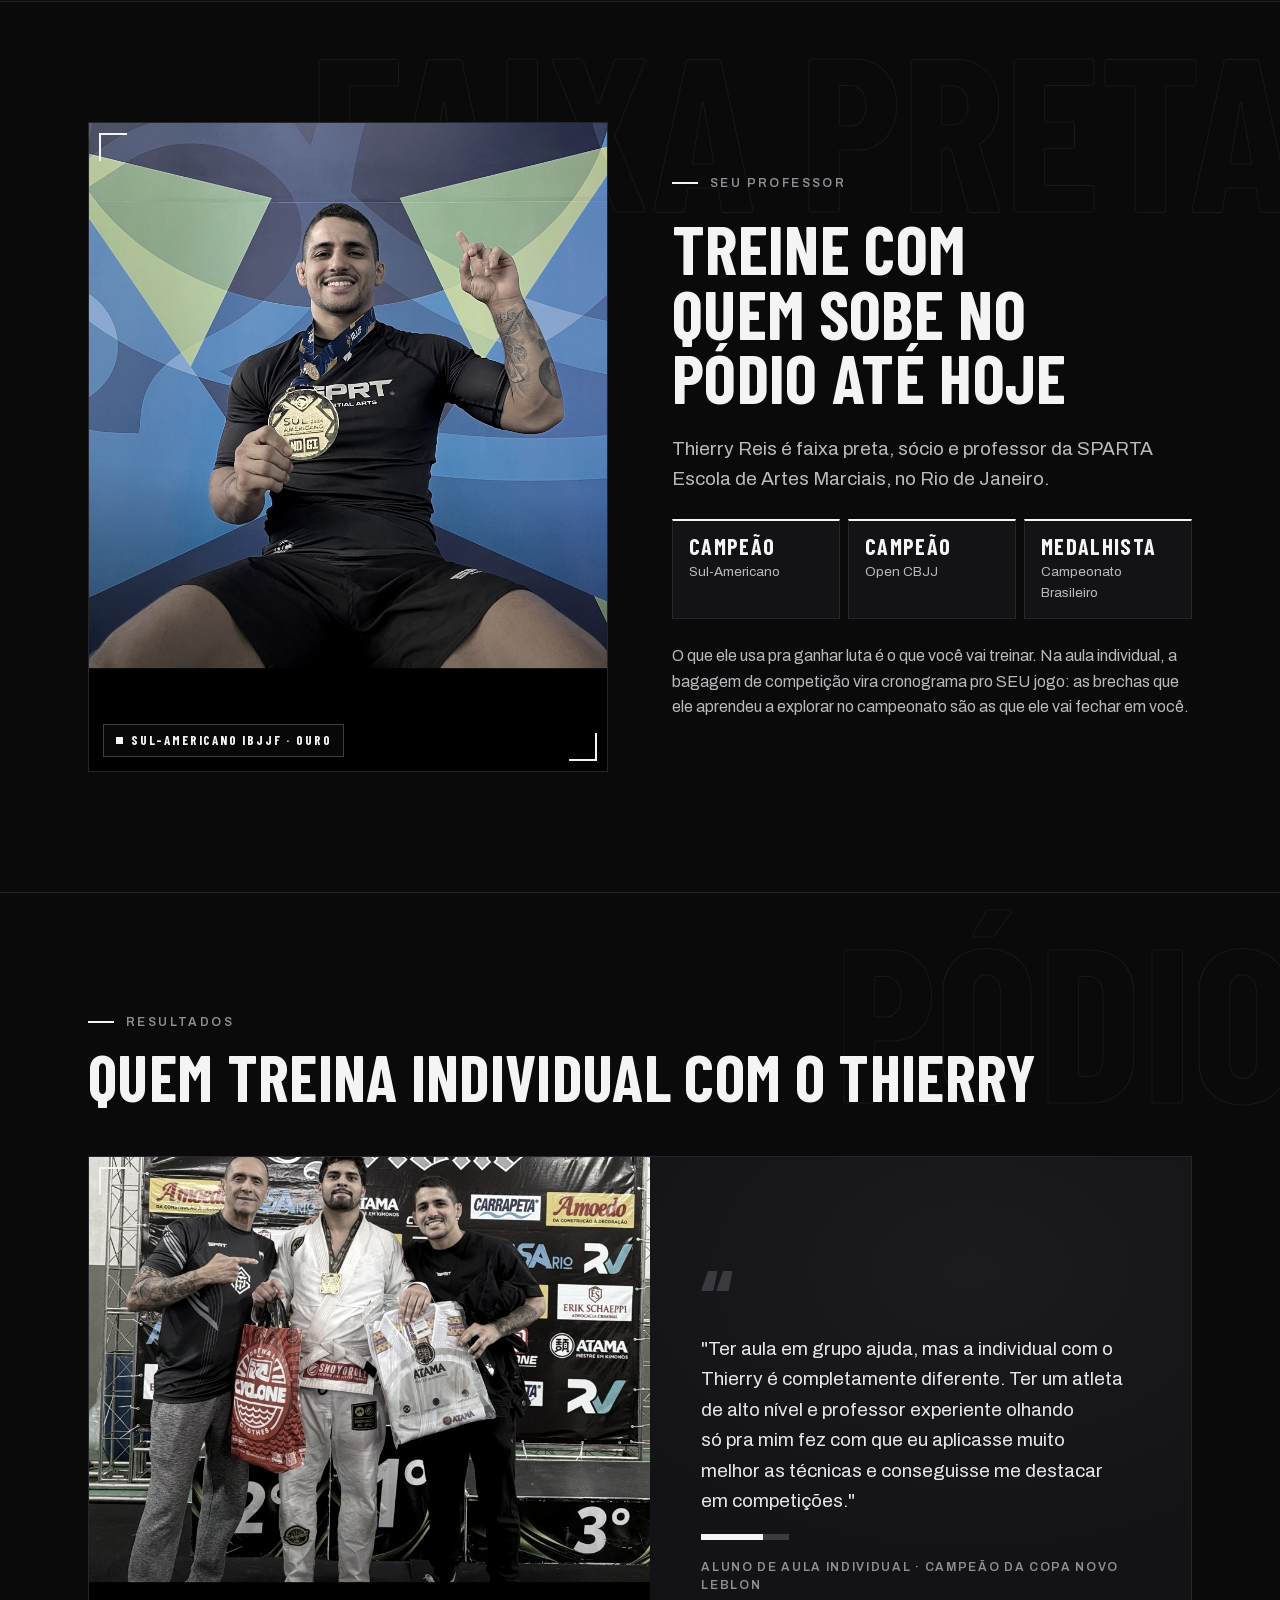
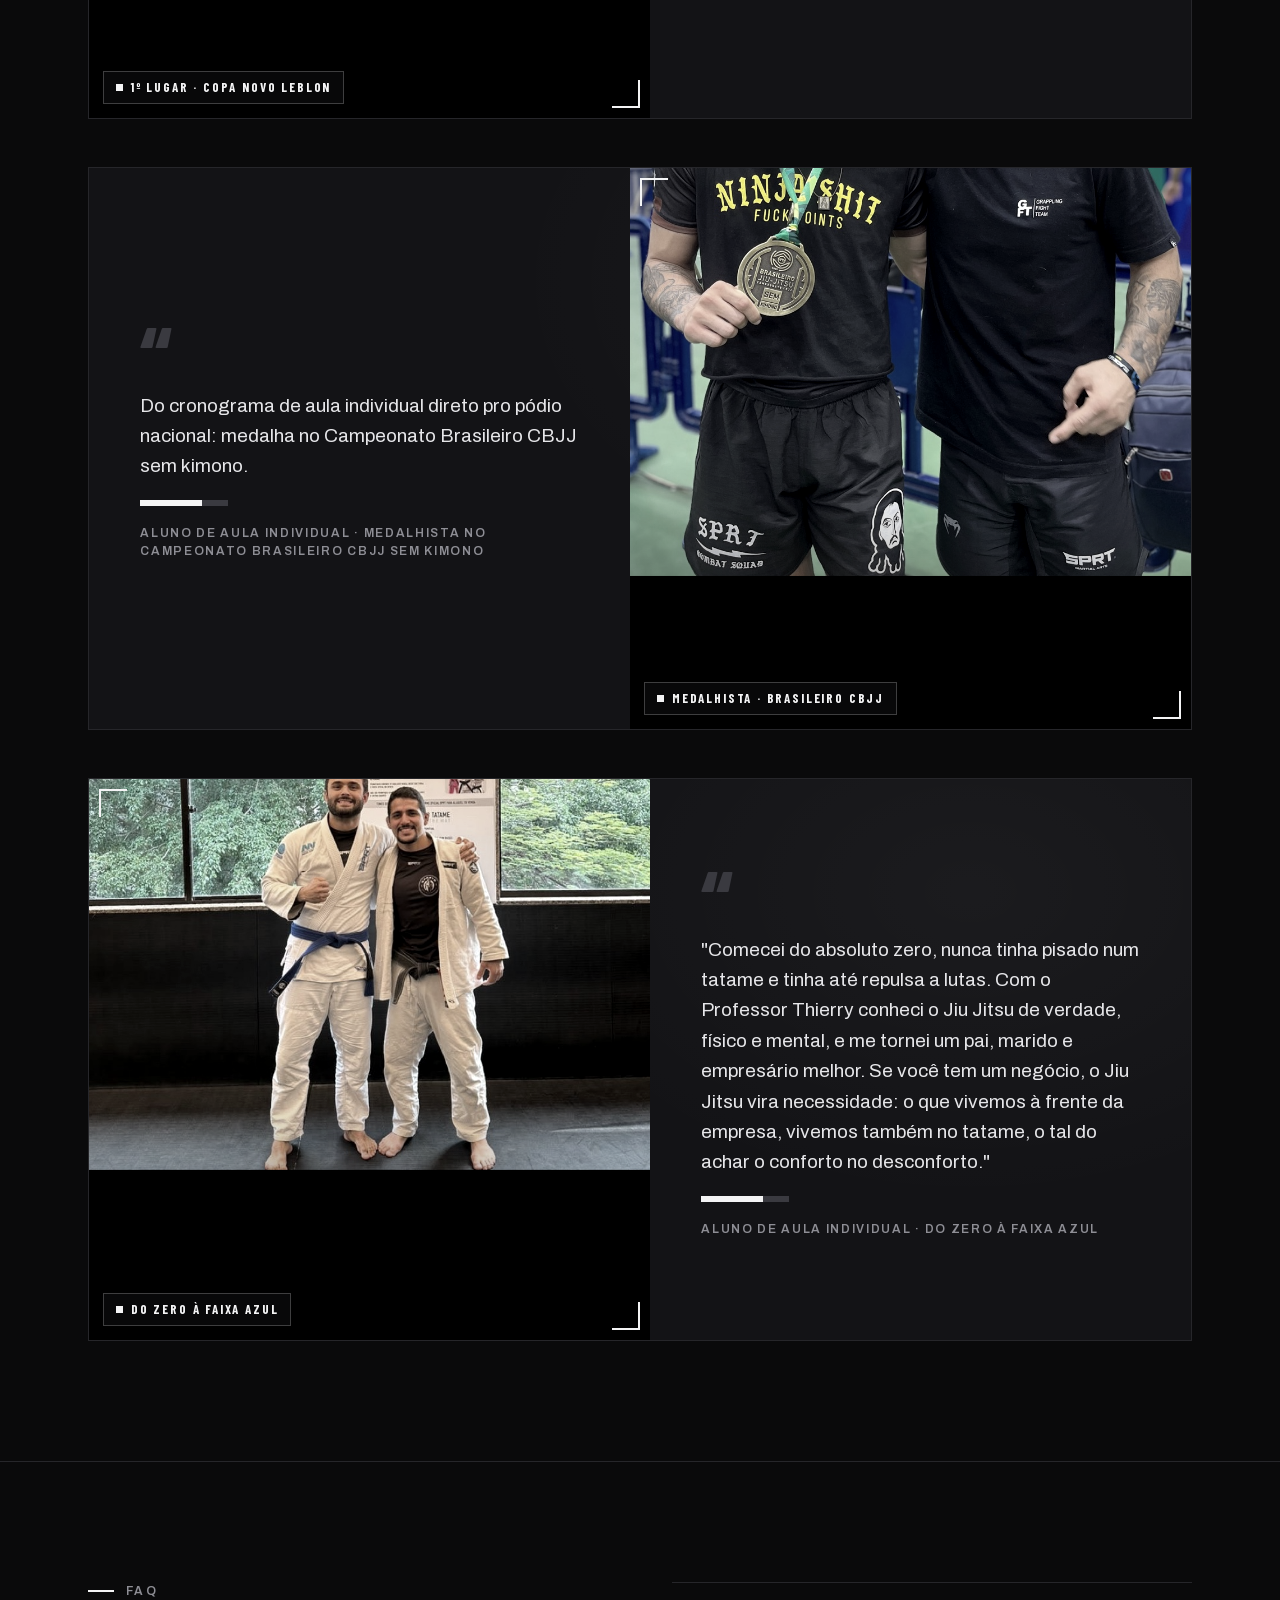
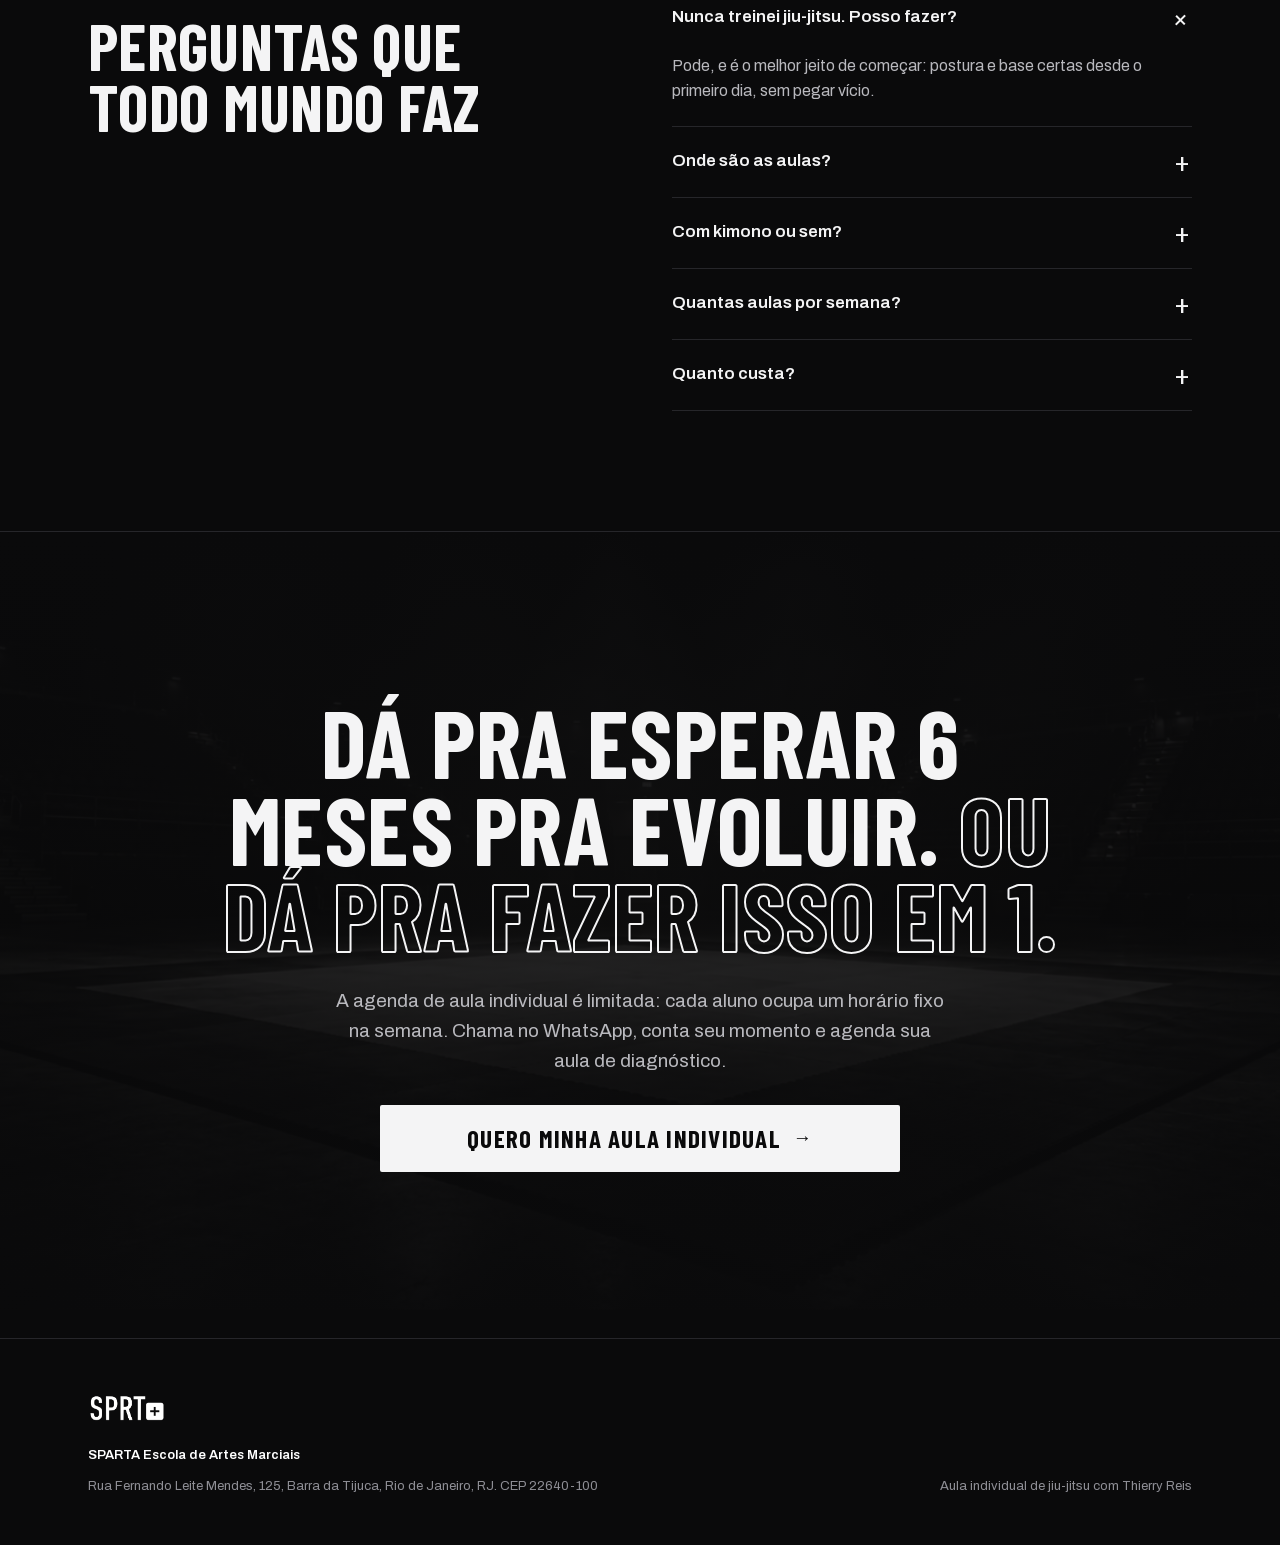
==== commit 385332d6: "feat: passe de motion e design (ticker, reveals, parallax, medalhas no card competidor) Co-Authored-" ====
--- a/index.html
+++ b/index.html
@@ -17,25 +17,38 @@
   --body:'Archivo',-apple-system,'Helvetica Neue',sans-serif;
 }
 html{scroll-behavior:smooth}
-body{margin:0;background:var(--ink0);color:var(--paper);font:400 16px/1.6 var(--body);-webkit-font-smoothing:antialiased}
+body{margin:0;background:var(--ink0);color:var(--paper);font:400 16px/1.6 var(--body);-webkit-font-smoothing:antialiased;overflow-x:hidden}
 *{box-sizing:border-box}
 h1,h2,h3,p{margin:0}
 a{color:inherit}
 img{max-width:100%}
+mark{background:var(--paper);color:var(--ink0);padding:.02em .2em;font-weight:600}
 .wrap{max-width:1200px;margin:0 auto;padding-left:clamp(20px,5vw,48px);padding-right:clamp(20px,5vw,48px)}
-.sec{border-top:1px solid var(--line);padding-top:clamp(64px,10vw,120px);padding-bottom:clamp(64px,10vw,120px)}
+.sec{position:relative;overflow:hidden;border-top:1px solid var(--line);padding-top:clamp(64px,10vw,120px);padding-bottom:clamp(64px,10vw,120px)}
 .eyebrow{font:600 12px/1.5 var(--body);letter-spacing:.2em;text-transform:uppercase;color:var(--dim);display:flex;align-items:center;gap:12px}
 .eyebrow::before{content:"";width:26px;height:2px;background:var(--paper);flex:none}
 .h2{font:700 clamp(36px,5.4vw,64px)/.95 var(--disp);text-transform:uppercase;text-wrap:balance;letter-spacing:.005em}
 .lead{font-size:clamp(16px,1.5vw,19px);color:var(--mut);text-wrap:pretty}
-.btn{display:flex;justify-content:center;align-items:center;gap:12px;background:var(--paper);color:var(--ink0);font:700 clamp(20px,2.3vw,25px)/1 var(--disp);letter-spacing:.05em;text-transform:uppercase;padding:21px 30px;border-radius:2px;text-decoration:none;transition:background .15s,transform .15s}
+.lead strong{color:var(--paper)}
+.btn{position:relative;overflow:hidden;display:flex;justify-content:center;align-items:center;gap:12px;background:var(--paper);color:var(--ink0);font:700 clamp(20px,2.3vw,25px)/1 var(--disp);letter-spacing:.05em;text-transform:uppercase;padding:21px 30px;border-radius:2px;text-decoration:none;transition:background .15s,transform .15s}
 .btn:hover{background:#fff;transform:translateY(-1px)}
+.btn::after{content:"";position:absolute;top:0;bottom:0;left:-60%;width:36%;background:linear-gradient(100deg,transparent,rgba(0,0,0,.12),transparent);transform:skewX(-18deg)}
+.anim .btn::after{animation:shine 3.6s ease-in-out infinite}
+@keyframes shine{0%,55%{left:-60%}100%{left:135%}}
 .btn:focus-visible,a:focus-visible,summary:focus-visible{outline:2px solid #fff;outline-offset:3px}
-.btn .arr{font-family:var(--body);font-weight:600;font-size:.75em}
+.btn .arr{font-family:var(--body);font-weight:600;font-size:.75em;transition:transform .2s}
+.btn:hover .arr{transform:translateX(5px)}
+
+/* grão de filme por cima de tudo */
+body::after{content:"";position:fixed;inset:0;z-index:70;pointer-events:none;opacity:.05;background-image:url("data:image/svg+xml,%3Csvg xmlns='http://www.w3.org/2000/svg' width='180' height='180'%3E%3Cfilter id='n'%3E%3CfeTurbulence type='fractalNoise' baseFrequency='.85' numOctaves='2' stitchTiles='stitch'/%3E%3C/filter%3E%3Crect width='100%25' height='100%25' filter='url(%23n)'/%3E%3C/svg%3E")}
+
+/* palavra vazada gigante de fundo */
+.ghostword{position:absolute;top:clamp(16px,3vw,36px);right:-14px;font:700 clamp(96px,17vw,230px)/.8 var(--disp);text-transform:uppercase;white-space:nowrap;color:transparent;-webkit-text-stroke:1px rgba(255,255,255,.06);pointer-events:none;user-select:none}
 
 /* moldura editorial com cantoneiras */
-.frame{position:relative;background:#000}
-.frame>img{display:block;width:100%;height:100%;object-fit:cover;filter:contrast(1.04) saturate(.88)}
+.frame{position:relative;background:#000;overflow:hidden}
+.frame>img{display:block;width:100%;height:100%;object-fit:cover;filter:grayscale(55%) contrast(1.06);transition:filter .5s ease}
+.frame:hover>img{filter:grayscale(0%) contrast(1.04)}
 .frame::before,.frame::after{content:"";position:absolute;width:26px;height:26px;z-index:3;pointer-events:none}
 .frame::before{top:10px;left:10px;border-top:2px solid var(--paper);border-left:2px solid var(--paper)}
 .frame::after{bottom:10px;right:10px;border-bottom:2px solid var(--paper);border-right:2px solid var(--paper)}
@@ -49,12 +62,14 @@
 .belt-rule span:last-child{width:26px;background:var(--ghost)}
 
 /* reveal (só esconde quando o JS está ativo) */
-.anim .rv{opacity:0;transform:translateY(22px);transition:opacity .7s ease,transform .7s ease}
+.anim .rv{opacity:0;transform:translateY(26px);transition:opacity .75s ease var(--d,0s),transform .75s cubic-bezier(.2,.7,.2,1) var(--d,0s)}
 .anim .rv.in{opacity:1;transform:none}
-@media (prefers-reduced-motion:reduce){.anim .rv{opacity:1;transform:none;transition:none}.btn{transition:none}}
-
-/* header */
-.hd{position:sticky;top:0;z-index:40;background:rgba(10,10,11,.9);backdrop-filter:blur(12px);border-bottom:1px solid var(--line)}
+@media (prefers-reduced-motion:reduce){.anim .rv{opacity:1;transform:none;transition:none}.btn{transition:none}.anim .btn::after{animation:none}}
+
+/* barra de progresso + header */
+.pbar{position:fixed;top:0;left:0;height:2px;width:0;background:var(--paper);z-index:80}
+.hd{position:sticky;top:0;z-index:40;background:rgba(10,10,11,.9);backdrop-filter:blur(12px);border-bottom:1px solid var(--line);transition:transform .35s ease}
+.hd.hide{transform:translateY(-100%)}
 .hd .wrap{display:flex;justify-content:space-between;align-items:center;gap:16px;padding-top:10px;padding-bottom:10px}
 .hd img{height:32px;width:auto;display:block}
 .hd a.mini{background:var(--paper);color:var(--ink0);font:700 15px/1 var(--disp);letter-spacing:.08em;padding:11px 16px;border-radius:2px;text-decoration:none}
@@ -63,10 +78,21 @@
 .hero{position:relative;overflow:hidden}
 .hero .bg{position:absolute;inset:0;z-index:0}
 .hero .bg img{width:100%;height:100%;object-fit:cover;object-position:center 30%;opacity:.55}
+.anim .hero .bg img{animation:slowzoom 26s ease-out forwards}
+@keyframes slowzoom{from{transform:scale(1)}to{transform:scale(1.1)}}
 .hero .bg::after{content:"";position:absolute;inset:0;background:
   radial-gradient(120% 90% at 50% 0%,rgba(10,10,11,0) 0%,rgba(10,10,11,.55) 62%,var(--ink0) 100%),
   linear-gradient(180deg,rgba(10,10,11,.25) 0%,rgba(10,10,11,.55) 55%,var(--ink0) 96%)}
-.hero .inner{position:relative;z-index:1;display:flex;flex-direction:column;align-items:center;text-align:center;gap:clamp(20px,3vw,30px);padding-top:clamp(64px,10vw,128px);padding-bottom:clamp(56px,8vw,96px)}
+.hero .inner{position:relative;z-index:1;display:flex;flex-direction:column;align-items:center;text-align:center;gap:clamp(20px,3vw,30px);padding-top:clamp(64px,10vw,128px);padding-bottom:clamp(48px,7vw,80px)}
+.anim .hero .inner>*{opacity:0;transform:translateY(26px);animation:rise .85s cubic-bezier(.2,.7,.2,1) forwards}
+.anim .hero .inner>*:nth-child(1){animation-delay:.05s}
+.anim .hero .inner>*:nth-child(2){animation-delay:.18s}
+.anim .hero .inner>*:nth-child(3){animation-delay:.34s}
+.anim .hero .inner>*:nth-child(4){animation-delay:.5s}
+.anim .hero .inner>*:nth-child(5){animation-delay:.66s}
+.anim .hero .inner>*:nth-child(6){animation-delay:.8s}
+@keyframes rise{to{opacity:1;transform:none}}
+@media (prefers-reduced-motion:reduce){.anim .hero .inner>*{opacity:1;transform:none;animation:none}.anim .hero .bg img{animation:none}}
 .hero .eyebrow{justify-content:center}
 .hero .eyebrow::after{content:"";width:26px;height:2px;background:var(--paper);flex:none}
 .h1{font:700 clamp(50px,9vw,116px)/.9 var(--disp);text-transform:uppercase;max-width:1000px;text-wrap:balance}
@@ -75,14 +101,28 @@
 .trust span{padding:0 14px;border-right:1px solid var(--line)}
 .trust span:last-child{border-right:0}
 
+/* ticker */
+.marquee{overflow:hidden;border-top:1px solid var(--line);background:var(--ink0);position:relative;z-index:2}
+.marquee .track{display:flex;width:max-content;animation:scroll 30s linear infinite;padding:16px 0}
+.marquee span{font:700 19px/1 var(--disp);letter-spacing:.18em;text-transform:uppercase;color:var(--dim);display:flex;align-items:center;white-space:nowrap}
+.marquee span::after{content:"";width:8px;height:8px;background:var(--ghost);margin:0 26px}
+@keyframes scroll{to{transform:translateX(-50%)}}
+@media (prefers-reduced-motion:reduce){.marquee .track{animation:none}}
+
 /* vsl */
 .vsl{width:100%;max-width:880px;display:flex;flex-direction:column;gap:12px;margin-top:6px}
 .vsl .player{position:relative;aspect-ratio:16/9;border:1px solid var(--line);background:#000;cursor:pointer;box-shadow:0 30px 80px rgba(0,0,0,.55)}
+.vsl .player::before,.vsl .player::after{content:"";position:absolute;width:26px;height:26px;z-index:3;pointer-events:none}
+.vsl .player::before{top:10px;left:10px;border-top:2px solid var(--paper);border-left:2px solid var(--paper)}
+.vsl .player::after{bottom:10px;right:10px;border-bottom:2px solid var(--paper);border-right:2px solid var(--paper)}
 .vsl .player img.thumb{position:absolute;inset:0;width:100%;height:100%;object-fit:cover;filter:contrast(1.04) saturate(.85)}
 .vsl .player .veil{position:absolute;inset:0;background:linear-gradient(180deg,rgba(0,0,0,.1) 0%,rgba(0,0,0,.3) 60%,rgba(0,0,0,.78) 100%)}
 .vsl .play{position:absolute;inset:0;display:flex;align-items:center;justify-content:center}
-.vsl .play .ring{width:clamp(68px,10vw,98px);height:clamp(68px,10vw,98px);border-radius:50%;background:var(--paper);display:flex;align-items:center;justify-content:center;box-shadow:0 0 0 10px rgba(255,255,255,.1),0 10px 46px rgba(0,0,0,.6);transition:transform .2s}
-.vsl .player:hover .ring{transform:scale(1.06)}
+.vsl .play .ring{width:clamp(68px,10vw,98px);height:clamp(68px,10vw,98px);border-radius:50%;background:var(--paper);display:flex;align-items:center;justify-content:center;box-shadow:0 10px 46px rgba(0,0,0,.6);transition:transform .2s}
+.anim .vsl .play .ring{animation:ping 2.4s ease-out infinite}
+@keyframes ping{0%{box-shadow:0 0 0 0 rgba(255,255,255,.3),0 10px 46px rgba(0,0,0,.6)}100%{box-shadow:0 0 0 26px rgba(255,255,255,0),0 10px 46px rgba(0,0,0,.6)}}
+@media (prefers-reduced-motion:reduce){.anim .vsl .play .ring{animation:none}}
+.vsl .player:hover .ring{transform:scale(1.07)}
 .vsl .play .tri{width:0;height:0;border-left:clamp(20px,3vw,28px) solid var(--ink0);border-top:clamp(12px,1.8vw,17px) solid transparent;border-bottom:clamp(12px,1.8vw,17px) solid transparent;margin-left:6px}
 .vsl .bar{position:absolute;left:0;right:0;bottom:0;padding:11px 14px;display:flex;align-items:center;gap:12px;font:600 12px/1 var(--body);color:#fff}
 .vsl .bar .track{flex:1;height:3px;background:rgba(255,255,255,.28)}
@@ -97,27 +137,34 @@
 
 /* trabalho */
 .grid6{display:grid;grid-template-columns:repeat(auto-fill,minmax(min(100%,320px),1fr));gap:12px}
-.card{background:var(--ink1);border:1px solid var(--line);padding:28px;display:flex;flex-direction:column;gap:12px;transition:border-color .2s,transform .2s}
-.card:hover{border-color:#4A4A52;transform:translateY(-2px)}
-.card .num{font:700 46px/.8 var(--disp);color:var(--ghost)}
+.card{position:relative;background:var(--ink1);border:1px solid var(--line);padding:28px;display:flex;flex-direction:column;gap:12px;transition:border-color .25s,transform .25s;overflow:hidden}
+.card::before{content:"";position:absolute;left:0;top:0;bottom:0;width:3px;background:var(--paper);transform:scaleY(0);transform-origin:top;transition:transform .35s ease}
+.card:hover{border-color:#4A4A52;transform:translateY(-3px)}
+.card:hover::before{transform:scaleY(1)}
+.card .num{font:700 46px/.8 var(--disp);color:var(--ghost);transition:color .25s}
+.card:hover .num{color:var(--paper)}
 .card h3{font:700 25px/1 var(--disp);text-transform:uppercase}
 .card p{color:var(--mut);font-size:15px}
 
 /* pra quem é — cards com faixa */
-.belts{display:grid;grid-template-columns:repeat(auto-fit,minmax(min(100%,270px),1fr));gap:12px}
-.bcard{background:var(--ink1);border:1px solid var(--line);display:flex;flex-direction:column;transition:border-color .2s,transform .2s}
-.bcard:hover{border-color:#4A4A52;transform:translateY(-3px)}
+.belts{display:grid;grid-template-columns:repeat(auto-fit,minmax(min(100%,250px),1fr));gap:12px}
+.bcard{background:var(--ink1);border:1px solid var(--line);display:flex;flex-direction:column;transition:border-color .25s,transform .25s}
+.bcard:hover{border-color:#4A4A52;transform:translateY(-4px)}
 .bcard .ph{aspect-ratio:16/10;overflow:hidden;background:#000;border-bottom:1px solid var(--line)}
-.bcard .ph img{width:100%;height:100%;object-fit:cover;display:block;filter:contrast(1.05);transition:transform .4s}
-.bcard:hover .ph img{transform:scale(1.04)}
+.bcard .ph img{width:100%;height:100%;object-fit:cover;display:block;filter:contrast(1.05);transition:transform .6s cubic-bezier(.2,.7,.2,1)}
+.bcard:hover .ph img{transform:scale(1.06)}
 .bcard .tx{padding:clamp(20px,2.6vw,30px);display:flex;flex-direction:column;gap:12px}
 .bcard h3{font:700 clamp(26px,2.6vw,32px)/1 var(--disp);text-transform:uppercase}
 .bcard p{color:var(--mut);font-size:15px}
 
 /* como funciona */
 .steps{display:grid;grid-template-columns:repeat(auto-fit,minmax(min(100%,240px),1fr));gap:clamp(28px,3vw,32px)}
-.step{border-top:1px solid var(--paper);padding-top:20px;display:flex;flex-direction:column;gap:10px}
-.step .n{font:700 62px/.8 var(--disp)}
+.step{display:flex;flex-direction:column;gap:10px}
+.step::before{content:"";display:block;height:2px;background:var(--paper);margin-bottom:10px;transform:scaleX(0);transform-origin:left;transition:transform 1s cubic-bezier(.2,.7,.2,1) var(--d,0s)}
+.anim .step.in::before{transform:scaleX(1)}
+html:not(.anim) .step::before{transform:scaleX(1)}
+@media (prefers-reduced-motion:reduce){.step::before{transform:scaleX(1)!important;transition:none}}
+.step .n{font:700 62px/.8 var(--disp);color:transparent;-webkit-text-stroke:1.5px var(--paper)}
 .step h3{font:700 25px/1 var(--disp);text-transform:uppercase}
 .step p{color:var(--mut);font-size:15px}
 
@@ -151,10 +198,11 @@
 /* cta final */
 .cta{position:relative;overflow:hidden;border-top:1px solid var(--line)}
 .cta .bg{position:absolute;inset:0}
-.cta .bg img{width:100%;height:100%;object-fit:cover;opacity:.4}
+.cta .bg img{width:100%;height:120%;object-fit:cover;opacity:.4}
 .cta .bg::after{content:"";position:absolute;inset:0;background:linear-gradient(180deg,var(--ink0) 0%,rgba(10,10,11,.72) 50%,var(--ink0) 100%)}
 .cta .inner{position:relative;max-width:960px;margin:0 auto;padding:clamp(88px,13vw,170px) clamp(20px,5vw,48px);display:flex;flex-direction:column;align-items:center;text-align:center;gap:28px}
 .cta .h2{font-size:clamp(44px,7.5vw,96px);line-height:.9}
+.cta .h2 em{font-style:normal;color:transparent;-webkit-text-stroke:2px var(--paper)}
 
 /* footer */
 footer{border-top:1px solid var(--line)}
@@ -166,10 +214,12 @@
 .mbar.show{transform:none}
 .mbar a{display:flex;justify-content:center;background:var(--paper);color:var(--ink0);font:700 20px/1 var(--disp);letter-spacing:.05em;padding:16px;border-radius:2px;text-decoration:none}
 @media(min-width:900px){.mbar{display:none}}
-@media (prefers-reduced-motion:reduce){.mbar{transition:none}}
+@media (prefers-reduced-motion:reduce){.mbar{transition:none}.hd{transition:none}}
 </style>
 
-<header class="hd">
+<div class="pbar" id="pbar"></div>
+
+<header class="hd" id="hd">
   <div class="wrap">
     <img src="img/sparta-logo.png" alt="SPARTA Escola de Artes Marciais">
     <a class="mini" href="https://wa.me/5500000000000" target="_blank" rel="noopener">AGENDAR AULA</a>
@@ -181,7 +231,7 @@
   <div class="wrap inner">
     <span class="eyebrow">Aula individual de jiu-jitsu &nbsp;·&nbsp; Thierry Reis, faixa preta SPARTA</span>
     <h1 class="h1">Sabe aquela pessoa que você quase finaliza? <em>O "quase" acaba aqui.</em></h1>
-    <p class="lead" style="max-width:680px">Aula individual com cronograma montado pro seu jogo: você entende onde estão suas brechas, fecha uma por uma e ganha estratégia de luta pra evoluir em 1 mês o que levaria 6 meses no treino em grupo.</p>
+    <p class="lead" style="max-width:680px">Aula individual com cronograma montado pro seu jogo: você entende onde estão suas brechas, fecha uma por uma e ganha estratégia de luta pra <strong>evoluir em 1 mês o que levaria 6 meses</strong> no treino em grupo.</p>
     <div class="vsl">
       <div class="player" id="vsl">
         <img class="thumb" src="img/vsl-thumb.jpg" alt="Thierry Reis dando aula no tatame da SPARTA">
@@ -197,11 +247,18 @@
   </div>
 </section>
 
-<section class="sec">
+<div class="marquee" aria-hidden="true">
+  <div class="track">
+    <span>Diagnóstico do jogo</span><span>Análise das suas lutas</span><span>Fechar brechas</span><span>Posições e finalizações</span><span>Transições e estabilização</span><span>Estratégia de luta</span><span>Cronograma de evolução</span>
+    <span>Diagnóstico do jogo</span><span>Análise das suas lutas</span><span>Fechar brechas</span><span>Posições e finalizações</span><span>Transições e estabilização</span><span>Estratégia de luta</span><span>Cronograma de evolução</span>
+  </div>
+</div>
+
+<section class="sec" style="border-top:0">
   <div class="wrap split">
     <h2 class="h2 rv">Sabe aquele treino duro em que te amassam e você não sabe nem de onde veio?</h2>
-    <div style="display:flex;flex-direction:column;gap:26px" class="rv">
-      <p class="lead">No treino em grupo, a aula é montada pra média da turma. Você repete a posição do dia, rola com quem aparece e volta pra casa com as mesmas dúvidas: por que minha guarda vive sendo passada? Por que eu travo na hora de finalizar? Ninguém está olhando só pra você, e o erro que ninguém aponta é o erro que você repete por anos.</p>
+    <div style="display:flex;flex-direction:column;gap:26px" class="rv" data-d=".12">
+      <p class="lead">No treino em grupo, a aula é montada pra média da turma. Você repete a posição do dia, rola com quem aparece e volta pra casa com as mesmas dúvidas: por que minha guarda vive sendo passada? Por que eu travo na hora de finalizar? Ninguém está olhando só pra você, e <mark>o erro que ninguém aponta é o erro que você repete por anos</mark>.</p>
       <div class="belt-rule"><span></span><span></span></div>
       <p class="punch">Na aula individual, você vai saber de onde veio. E vai saber fechar.</p>
     </div>
@@ -209,6 +266,7 @@
 </section>
 
 <section class="sec">
+  <span class="ghostword">Método</span>
   <div class="wrap" style="display:flex;flex-direction:column;gap:clamp(32px,4vw,48px)">
     <div style="display:flex;flex-direction:column;gap:16px;max-width:760px" class="rv">
       <span class="eyebrow">O método</span>
@@ -217,11 +275,11 @@
     </div>
     <div class="grid6">
       <div class="card rv"><span class="num">01</span><h3>Diagnóstico do seu jogo</h3><p>Em qual posição você trava e onde perde ponto: a guarda que vive sendo passada, a montada de onde você não escapa, as costas que você entrega na transição.</p></div>
-      <div class="card rv"><span class="num">02</span><h3>Análise das suas lutas</h3><p>Quem passou sua guarda, quem pegou suas costas, quem te finalizou e por quê. A SUA luta vira material de estudo: correção de postura, mais recursos de defesa e ajuste fino nas suas posições e finalizações.</p></div>
-      <div class="card rv"><span class="num">03</span><h3>Fechar as brechas</h3><p>Quem passava a sua guarda não vai mais passar. Quem subia na montada não vai mais estabilizar. Cada brecha identificada vira um bloco do treino até estar fechada.</p></div>
+      <div class="card rv" data-d=".08"><span class="num">02</span><h3>Análise das suas lutas</h3><p>Quem passou sua guarda, quem pegou suas costas, quem te finalizou e por quê. A SUA luta vira material de estudo: correção de postura, mais recursos de defesa e ajuste fino nas suas posições e finalizações.</p></div>
+      <div class="card rv" data-d=".16"><span class="num">03</span><h3>Fechar as brechas</h3><p>Quem passava a sua guarda não vai mais passar. Quem subia na montada não vai mais estabilizar. Cada brecha identificada vira um bloco do treino até estar fechada.</p></div>
       <div class="card rv"><span class="num">04</span><h3>Posições e finalizações mais fortes</h3><p>Afiar o que você já tem de melhor: chegar na montada, pegar as costas, estabilizar e finalizar. O "quase finaliza" morre aqui.</p></div>
-      <div class="card rv"><span class="num">05</span><h3>Transições e estabilização</h3><p>A luta se ganha no meio do caminho: a transição da passagem pra montada, da montada pras costas, e a estabilização que transforma posição em ponto e ponto em finalização.</p></div>
-      <div class="card rv"><span class="num">06</span><h3>Estratégia de luta e cronograma de evolução</h3><p>Como montar a luta do começo ao fim e impor o seu jogo, num cronograma em que cada aula se conecta com a anterior. Evolução visível mês a mês.</p></div>
+      <div class="card rv" data-d=".08"><span class="num">05</span><h3>Transições e estabilização</h3><p>A luta se ganha no meio do caminho: a transição da passagem pra montada, da montada pras costas, e a estabilização que transforma posição em ponto e ponto em finalização.</p></div>
+      <div class="card rv" data-d=".16"><span class="num">06</span><h3>Estratégia de luta e cronograma de evolução</h3><p>Como montar a luta do começo ao fim e impor o seu jogo, num cronograma em que cada aula se conecta com a anterior. Evolução visível mês a mês.</p></div>
     </div>
   </div>
 </section>
@@ -237,15 +295,15 @@
         <div class="ph"><img src="img/faixa-branca.jpg" alt="Faixa branca de jiu-jitsu enrolada sobre o tatame"></div>
         <div class="tx"><h3>Faixa branca</h3><p>Começar do jeito certo, sem pegar vício. Postura, base, fuga de quadril e defesa desde o primeiro dia. Primeiro você aprende a não ser finalizado, depois a raspar, passar e pontuar. Quem constrói essa base tem nível de azul desde o 2º grau.</p></div>
       </div>
-      <div class="bcard rv">
+      <div class="bcard rv" data-d=".08">
         <div class="ph"><img src="img/faixa-azul.jpg" alt="Faixa azul de jiu-jitsu enrolada sobre o tatame"></div>
         <div class="tx"><h3>Faixa azul</h3><p>A faixa onde quase todo mundo trava, e onde mais gente pendura o kimono. A gente fecha as brechas, define qual é o SEU jogo (a guarda que você joga, a passagem que é sua) e transforma o monte de técnica solta em jogo fluido que pega até os mais graduados.</p></div>
       </div>
-      <div class="bcard rv">
-        <div class="ph"><img src="img/faixa-preta.jpg" alt="Faixa preta de jiu-jitsu com medalha de campeonato"></div>
+      <div class="bcard rv" data-d=".16">
+        <div class="ph"><img src="img/medalhas-trofeu.jpg" alt="Medalhas de campeonato de jiu-jitsu e troféu sobre o tatame"></div>
         <div class="tx"><h3>Competidor</h3><p>Cronograma montado pro campeonato: estratégia de luta, pontuação e ritmo de rodada. O jogo afiado pra situação real de luta: sair por baixo de quem puxou junto, repor a guarda quando quase passam, segurar o resultado no minuto final com o pulmão estourando. Com um professor que compete e sobe no pódio até hoje.</p></div>
       </div>
-      <div class="bcard rv">
+      <div class="bcard rv" data-d=".24">
         <div class="ph"><img src="img/faixa-roxa-marrom.jpg" alt="Faixas roxa e marrom de jiu-jitsu sobre o tatame"></div>
         <div class="tx"><h3>Quem quer dar trabalho no treino</h3><p>Não precisa querer competir. Se o objetivo é fazer rolas duros, conseguir se destacar na sua faixa e até conseguir rolar bem com mais graduados, você vai começar a ter recursos para isso.</p></div>
       </div>
@@ -261,21 +319,22 @@
     </div>
     <div class="steps">
       <div class="step rv"><span class="n">1</span><h3>Chama no WhatsApp</h3><p>Você conta seu momento: faixa, tempo de treino, onde trava, se quer competir ou não.</p></div>
-      <div class="step rv"><span class="n">2</span><h3>Aula de diagnóstico</h3><p>Primeiro treino 1 a 1. O Thierry mapeia seu jogo no rola: guarda, passagem, transições, defesas, finalizações. Você sai dessa aula sabendo exatamente onde estão suas brechas.</p></div>
-      <div class="step rv"><span class="n">3</span><h3>Cronograma montado pro atleta</h3><p>Com o diagnóstico na mão, ele monta seu cronograma: objetivo por aula, brechas pra fechar, posições e finalizações pra afiar.</p></div>
-      <div class="step rv"><span class="n">4</span><h3>Treino, cobrança e evolução</h3><p>Drills dirigidos, sparring com propósito e o cronograma ajustado conforme você evolui. A cada aula você sabe o que veio treinar e por quê.</p></div>
-    </div>
-  </div>
-</section>
-
-<section class="sec">
+      <div class="step rv" data-d=".15"><span class="n">2</span><h3>Aula de diagnóstico</h3><p>Primeiro treino 1 a 1. O Thierry mapeia seu jogo no rola: guarda, passagem, transições, defesas, finalizações. Você sai dessa aula sabendo exatamente onde estão suas brechas.</p></div>
+      <div class="step rv" data-d=".3"><span class="n">3</span><h3>Cronograma montado pro atleta</h3><p>Com o diagnóstico na mão, ele monta seu cronograma: objetivo por aula, brechas pra fechar, posições e finalizações pra afiar.</p></div>
+      <div class="step rv" data-d=".45"><span class="n">4</span><h3>Treino, cobrança e evolução</h3><p>Drills dirigidos, sparring com propósito e o cronograma ajustado conforme você evolui. A cada aula você sabe o que veio treinar e por quê.</p></div>
+    </div>
+  </div>
+</section>
+
+<section class="sec">
+  <span class="ghostword">Faixa preta</span>
   <div class="wrap prof">
     <div class="frame rv">
-      <img src="img/thierry.jpg" alt="Thierry Reis com a medalha de ouro do Sul-Americano No-Gi da IBJJF">
+      <img src="img/thierry.jpg" alt="Thierry Reis com a medalha de ouro do Sul-Americano No-Gi da IBJJF" data-plx>
       <div class="shade"></div>
       <span class="chip">Sul-Americano IBJJF · Ouro</span>
     </div>
-    <div style="display:flex;flex-direction:column;gap:24px" class="rv">
+    <div style="display:flex;flex-direction:column;gap:24px" class="rv" data-d=".12">
       <span class="eyebrow">Seu professor</span>
       <h2 class="h2" style="font-size:clamp(40px,5.8vw,68px)">Treine com quem sobe no pódio até hoje</h2>
       <p class="lead">Thierry Reis é faixa preta, sócio e professor da SPARTA Escola de Artes Marciais, no Rio de Janeiro.</p>
@@ -290,6 +349,7 @@
 </section>
 
 <section class="sec">
+  <span class="ghostword">Pódio</span>
   <div class="wrap" style="display:flex;flex-direction:column;gap:clamp(28px,4vw,48px)">
     <div style="display:flex;flex-direction:column;gap:16px" class="rv">
       <span class="eyebrow">Resultados</span>
@@ -297,7 +357,7 @@
     </div>
     <div class="testi rv">
       <div class="frame">
-        <img src="img/dep-1.jpg" alt="Aluno no lugar mais alto do pódio da Copa Novo Leblon, com Thierry de corner">
+        <img src="img/dep-1.jpg" alt="Aluno no lugar mais alto do pódio da Copa Novo Leblon, com Thierry de corner" data-plx>
         <div class="shade"></div>
         <span class="chip">1º lugar · Copa Novo Leblon</span>
       </div>
@@ -310,7 +370,7 @@
     </div>
     <div class="testi rev rv">
       <div class="frame">
-        <img src="img/dep-2.jpg" alt="Aluno medalhista do Campeonato Brasileiro CBJJ sem kimono ao lado do Thierry">
+        <img src="img/dep-2.jpg" alt="Aluno medalhista do Campeonato Brasileiro CBJJ sem kimono ao lado do Thierry" data-plx>
         <div class="shade"></div>
         <span class="chip">Medalhista · Brasileiro CBJJ</span>
       </div>
@@ -323,7 +383,7 @@
     </div>
     <div class="testi rv">
       <div class="frame">
-        <img src="img/dep-3.jpg" alt="Thierry com aluno de faixa azul no tatame da SPARTA">
+        <img src="img/dep-3.jpg" alt="Thierry com aluno de faixa azul no tatame da SPARTA" data-plx>
         <div class="shade"></div>
         <span class="chip">Do zero à faixa azul</span>
       </div>
@@ -343,7 +403,7 @@
       <span class="eyebrow">FAQ</span>
       <h2 class="h2">Perguntas que todo mundo faz</h2>
     </div>
-    <div class="faq rv">
+    <div class="faq rv" data-d=".1">
       <details open>
         <summary>Nunca treinei jiu-jitsu. Posso fazer?<span class="sym">+</span></summary>
         <p>Pode, e é o melhor jeito de começar: postura e base certas desde o primeiro dia, sem pegar vício.</p>
@@ -369,11 +429,11 @@
 </section>
 
 <section class="cta">
-  <div class="bg"><img src="img/arena.jpg" alt=""></div>
+  <div class="bg"><img src="img/arena.jpg" alt="" data-plx></div>
   <div class="inner">
-    <h2 class="h2 rv">Dá pra esperar 6 meses pra evoluir. Ou dá pra fazer isso em 1.</h2>
-    <p class="lead rv" style="max-width:620px">A agenda de aula individual é limitada: cada aluno ocupa um horário fixo na semana. Chama no WhatsApp, conta seu momento e agenda sua aula de diagnóstico.</p>
-    <a class="btn rv" style="width:100%;max-width:520px" href="https://wa.me/5500000000000" target="_blank" rel="noopener">Quero minha aula individual <span class="arr">→</span></a>
+    <h2 class="h2 rv">Dá pra esperar 6 meses pra evoluir. <em>Ou dá pra fazer isso em 1.</em></h2>
+    <p class="lead rv" data-d=".12" style="max-width:620px">A agenda de aula individual é limitada: cada aluno ocupa um horário fixo na semana. Chama no WhatsApp, conta seu momento e agenda sua aula de diagnóstico.</p>
+    <a class="btn rv" data-d=".22" style="width:100%;max-width:520px" href="https://wa.me/5500000000000" target="_blank" rel="noopener">Quero minha aula individual <span class="arr">→</span></a>
   </div>
 </section>
 
@@ -393,12 +453,46 @@
 </div>
 
 <script>
-if(!matchMedia('(prefers-reduced-motion: reduce)').matches && 'IntersectionObserver' in window){document.documentElement.classList.add('anim')}
-document.getElementById('vsl').addEventListener('click',function(){this.classList.add('on')});
-var mbar=document.getElementById('mbar');
-addEventListener('scroll',function(){mbar.classList.toggle('show',scrollY>600)},{passive:true});
-var io=new IntersectionObserver(function(es){es.forEach(function(e){if(e.isIntersecting){e.target.classList.add('in');io.unobserve(e.target)}})},{rootMargin:'0px 0px -8% 0px'});
-document.querySelectorAll('.rv').forEach(function(el){io.observe(el)});
+(function(){
+  var reduce = matchMedia('(prefers-reduced-motion: reduce)').matches;
+  if(!reduce && 'IntersectionObserver' in window){document.documentElement.classList.add('anim')}
+
+  document.getElementById('vsl').addEventListener('click',function(){this.classList.add('on')});
+
+  document.querySelectorAll('.rv,.step').forEach(function(el){
+    var d = el.getAttribute('data-d'); if(d){el.style.setProperty('--d', d + 's')}
+  });
+  var io = new IntersectionObserver(function(es){
+    es.forEach(function(e){ if(e.isIntersecting){ e.target.classList.add('in'); io.unobserve(e.target) } });
+  },{rootMargin:'0px 0px -8% 0px'});
+  document.querySelectorAll('.rv,.step').forEach(function(el){ io.observe(el) });
+
+  var mbar = document.getElementById('mbar'), hd = document.getElementById('hd'), pbar = document.getElementById('pbar');
+  var lastY = 0;
+  addEventListener('scroll', function(){
+    var y = scrollY;
+    var total = document.documentElement.scrollHeight - innerHeight;
+    pbar.style.width = (total > 0 ? (y/total*100) : 0) + '%';
+    mbar.classList.toggle('show', y > 600);
+    if(!reduce){ hd.classList.toggle('hide', y > 160 && y > lastY) }
+    lastY = y;
+  },{passive:true});
+
+  if(!reduce){
+    var plx = [].slice.call(document.querySelectorAll('[data-plx]'));
+    var tick = false;
+    function upd(){
+      plx.forEach(function(el){
+        var r = el.getBoundingClientRect();
+        var c = (r.top + r.height/2 - innerHeight/2) / innerHeight;
+        el.style.transform = 'translateY(' + (c*-26).toFixed(1) + 'px) scale(1.12)';
+      });
+      tick = false;
+    }
+    addEventListener('scroll', function(){ if(!tick){ requestAnimationFrame(upd); tick = true } },{passive:true});
+    upd();
+  }
+})();
 </script>
 
 </body>
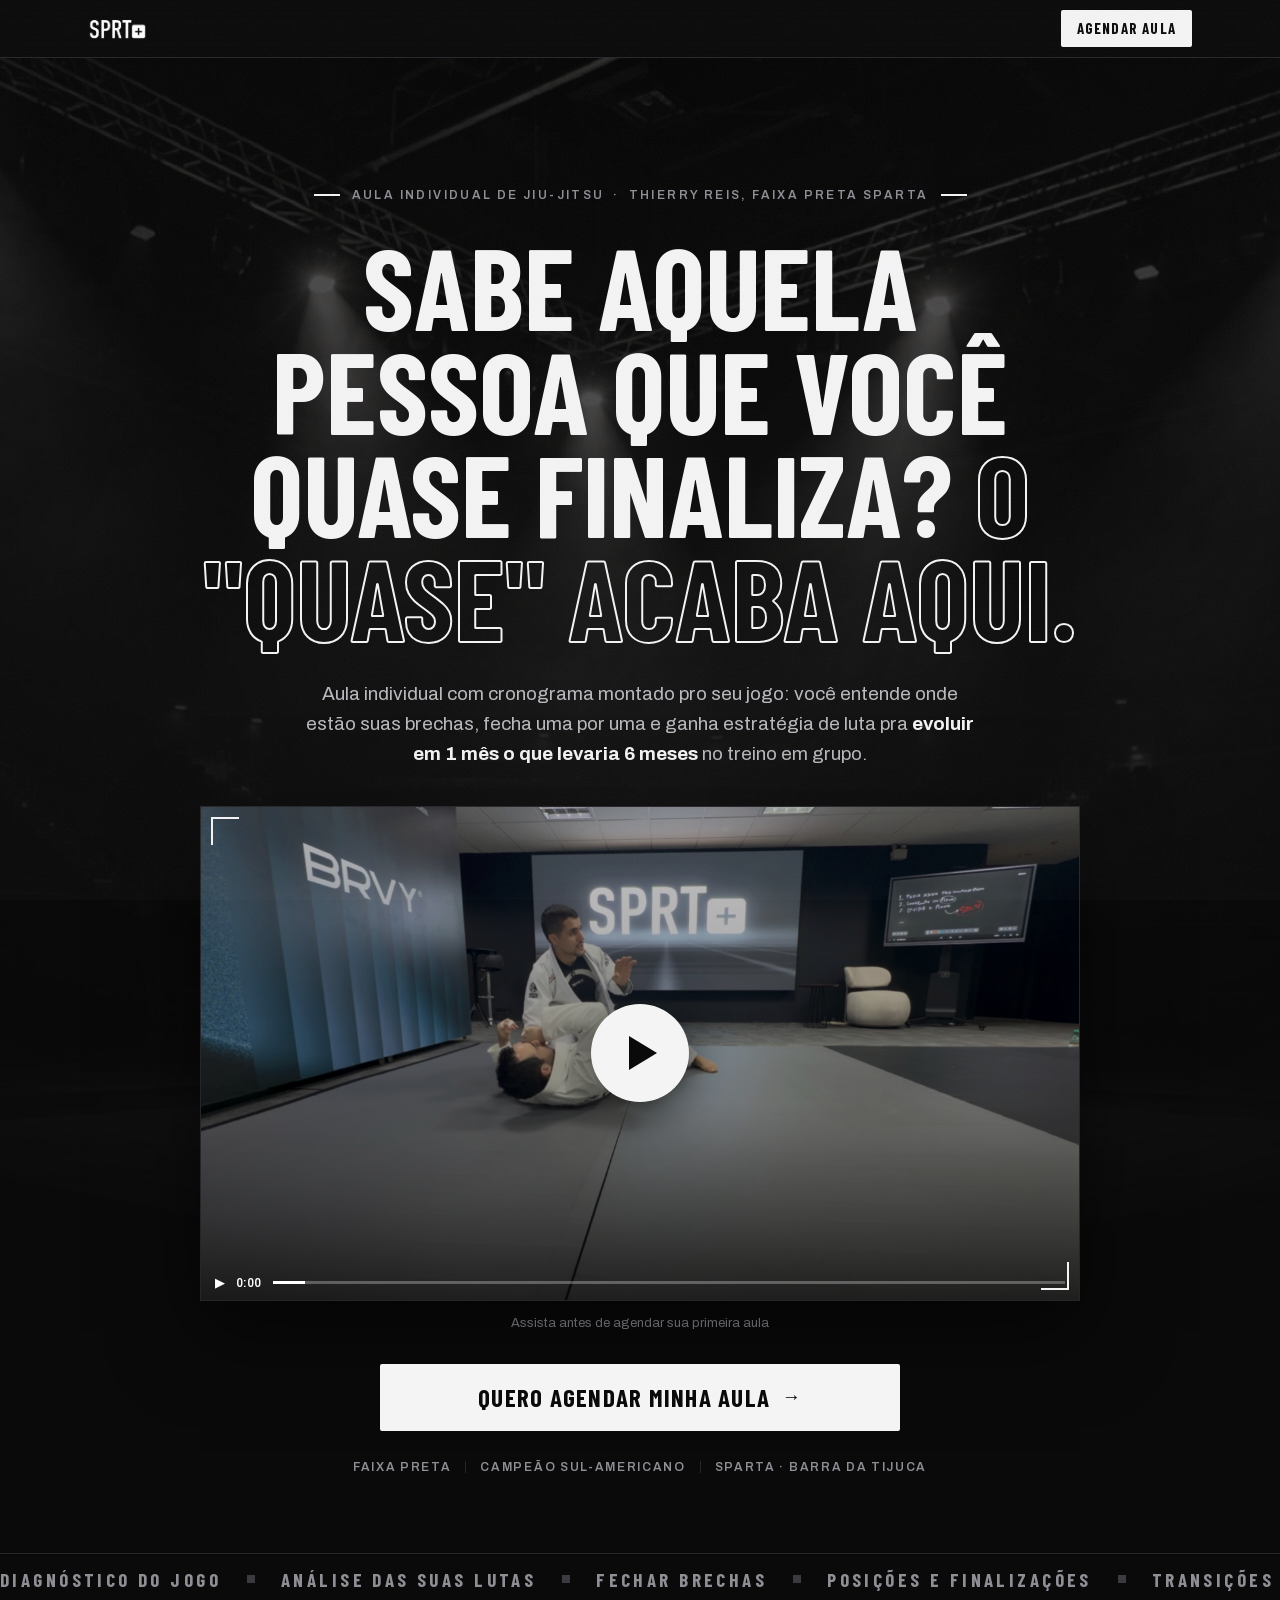
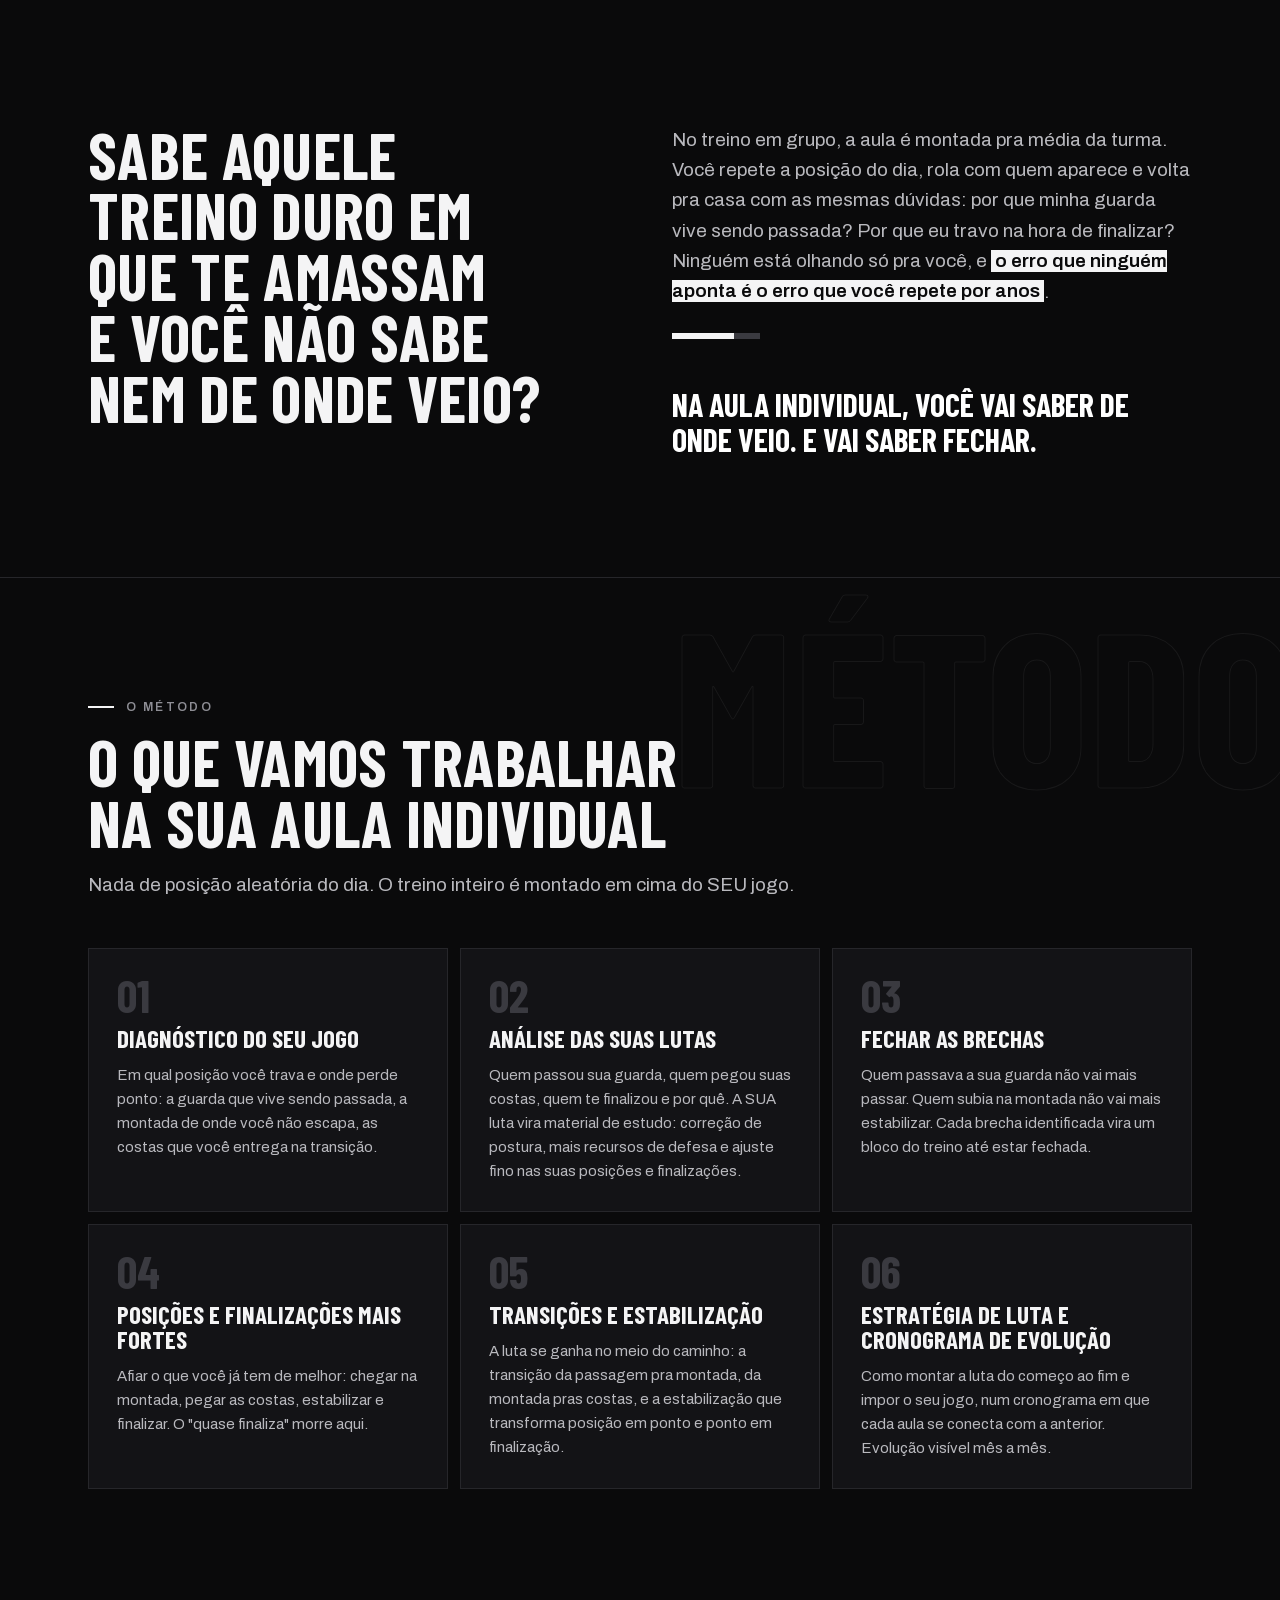
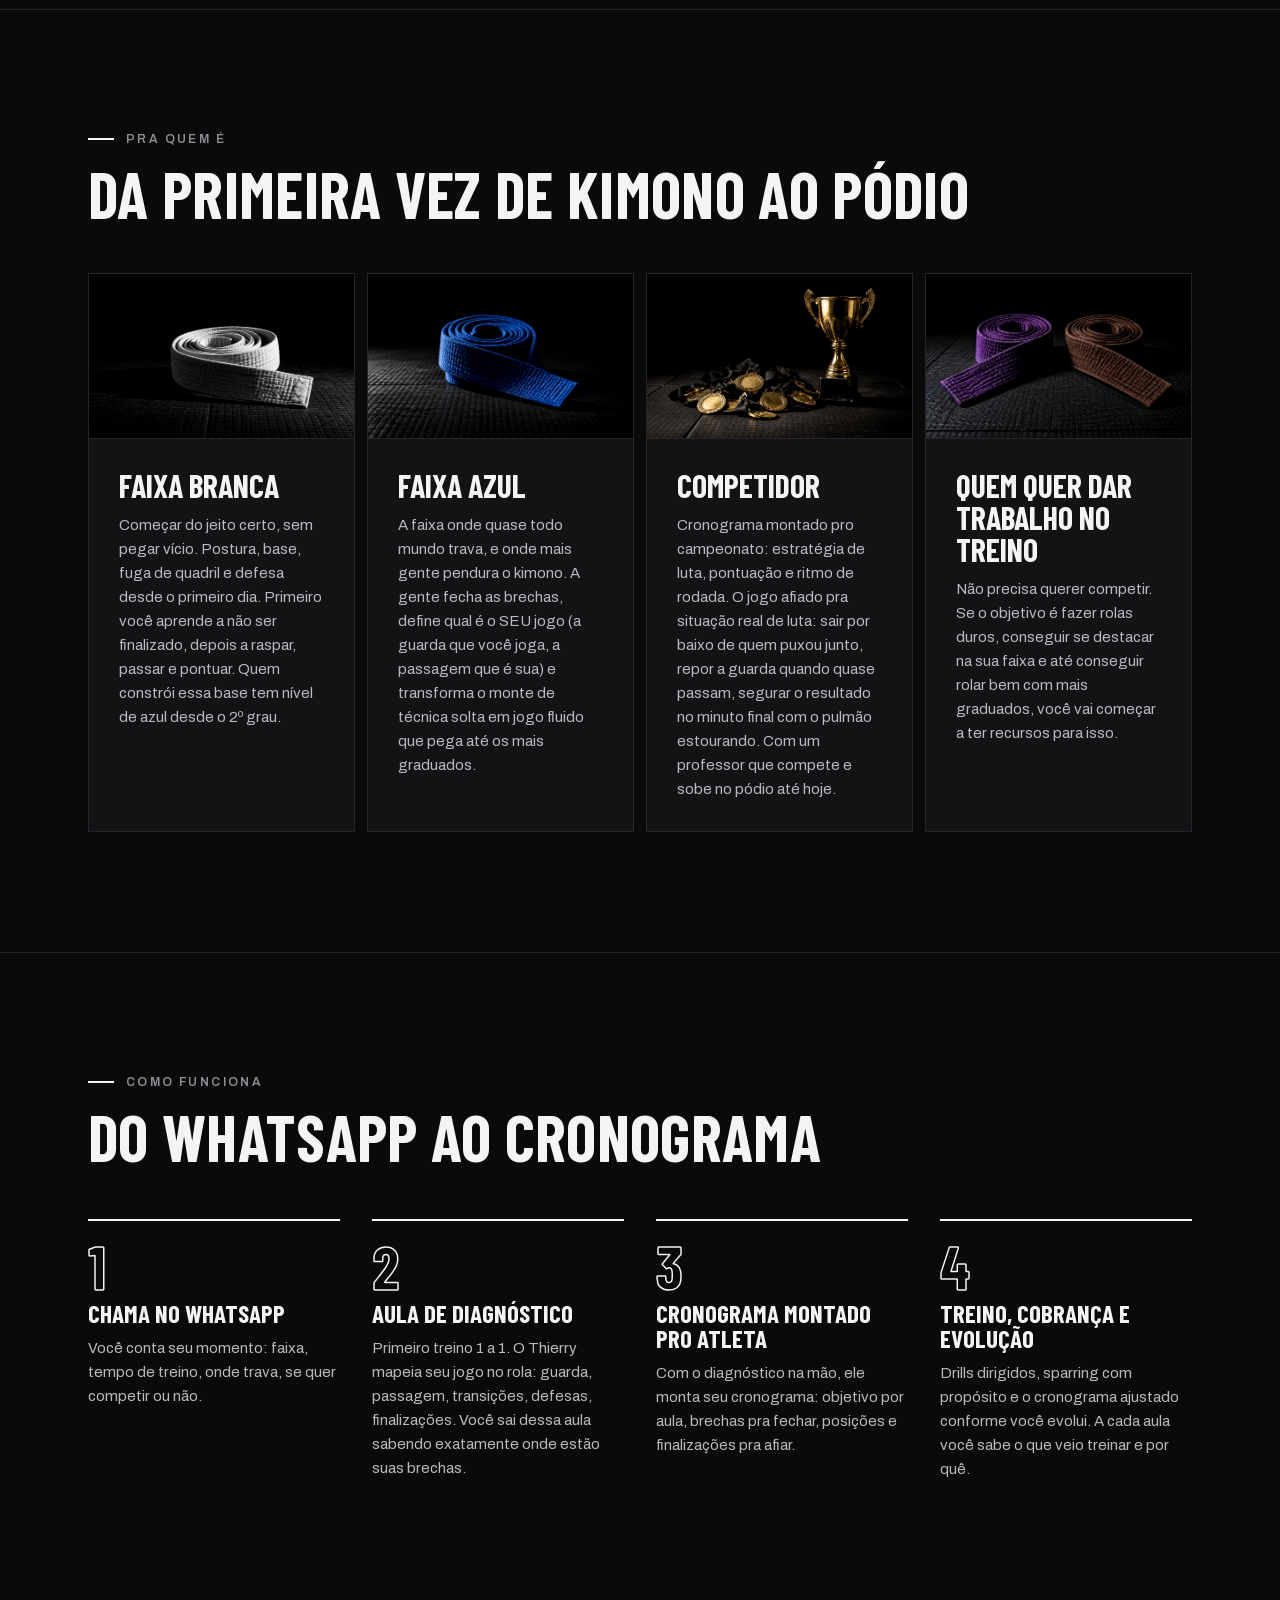
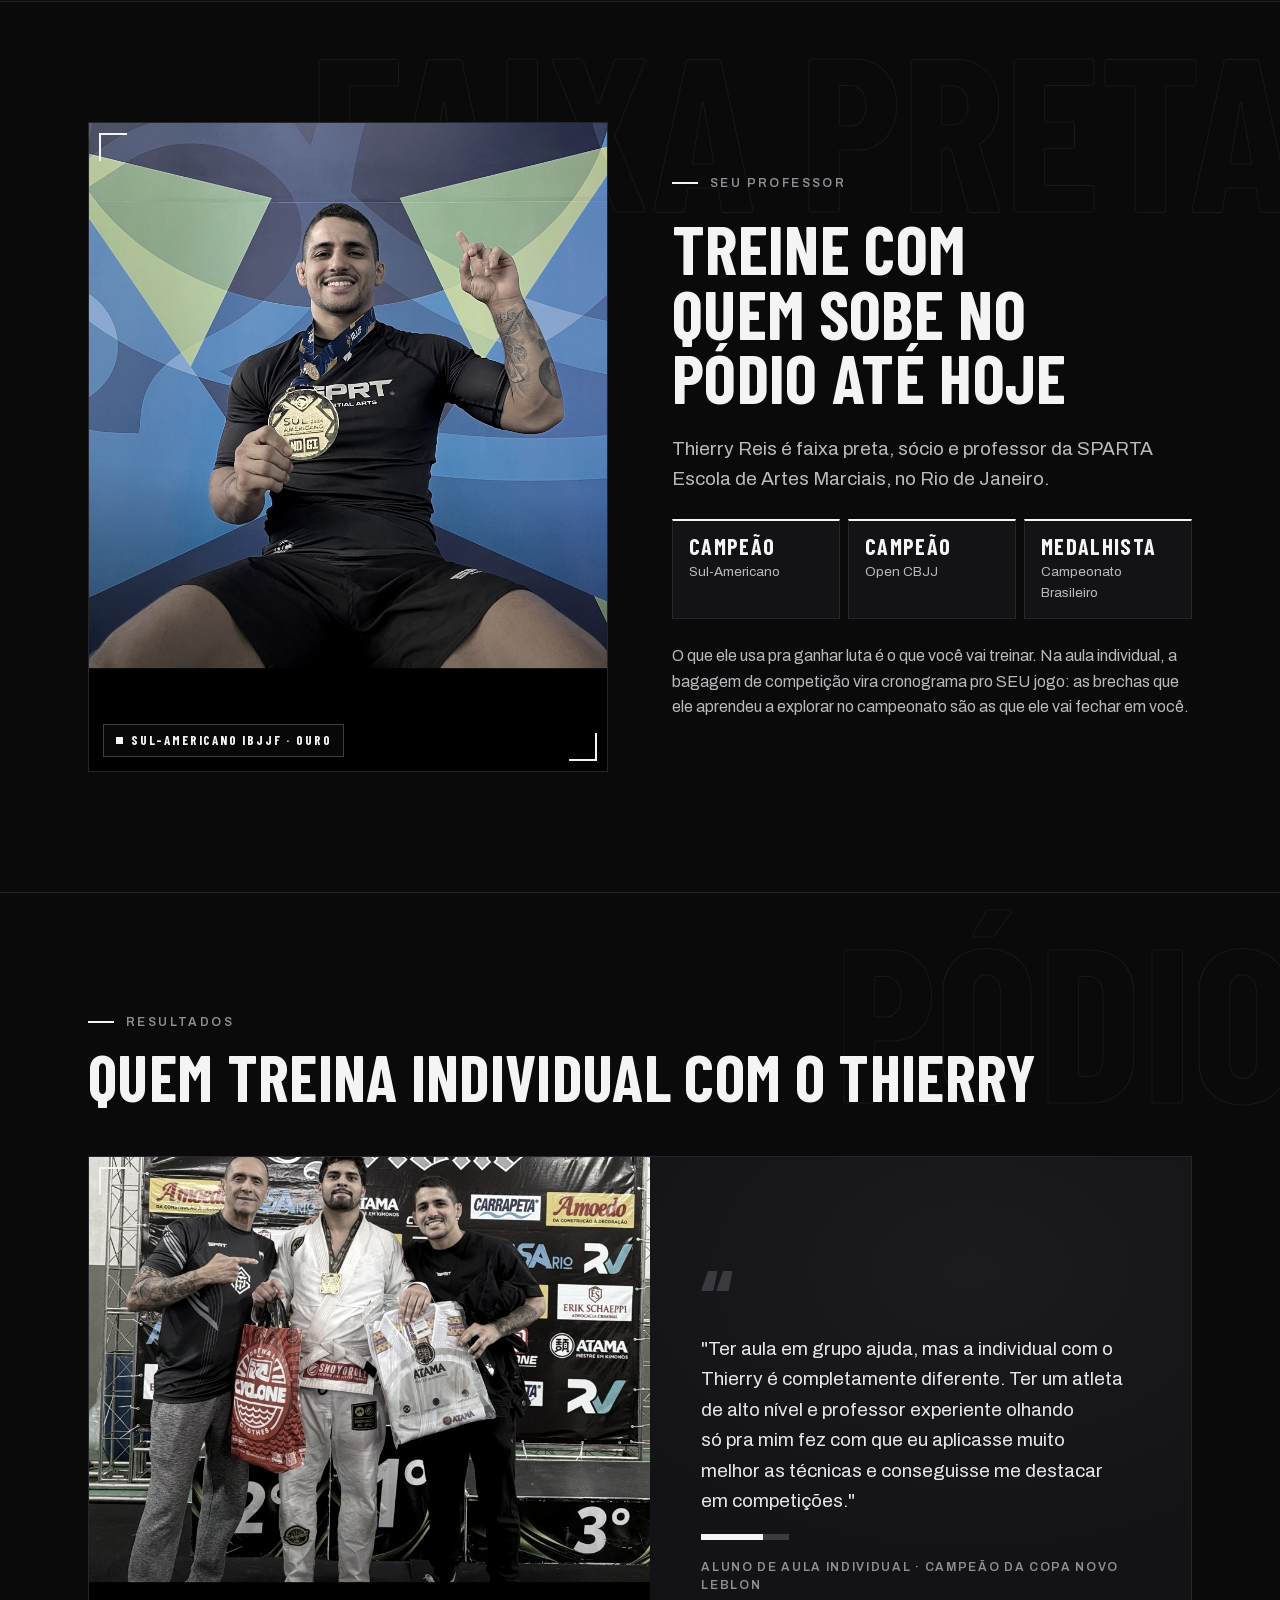
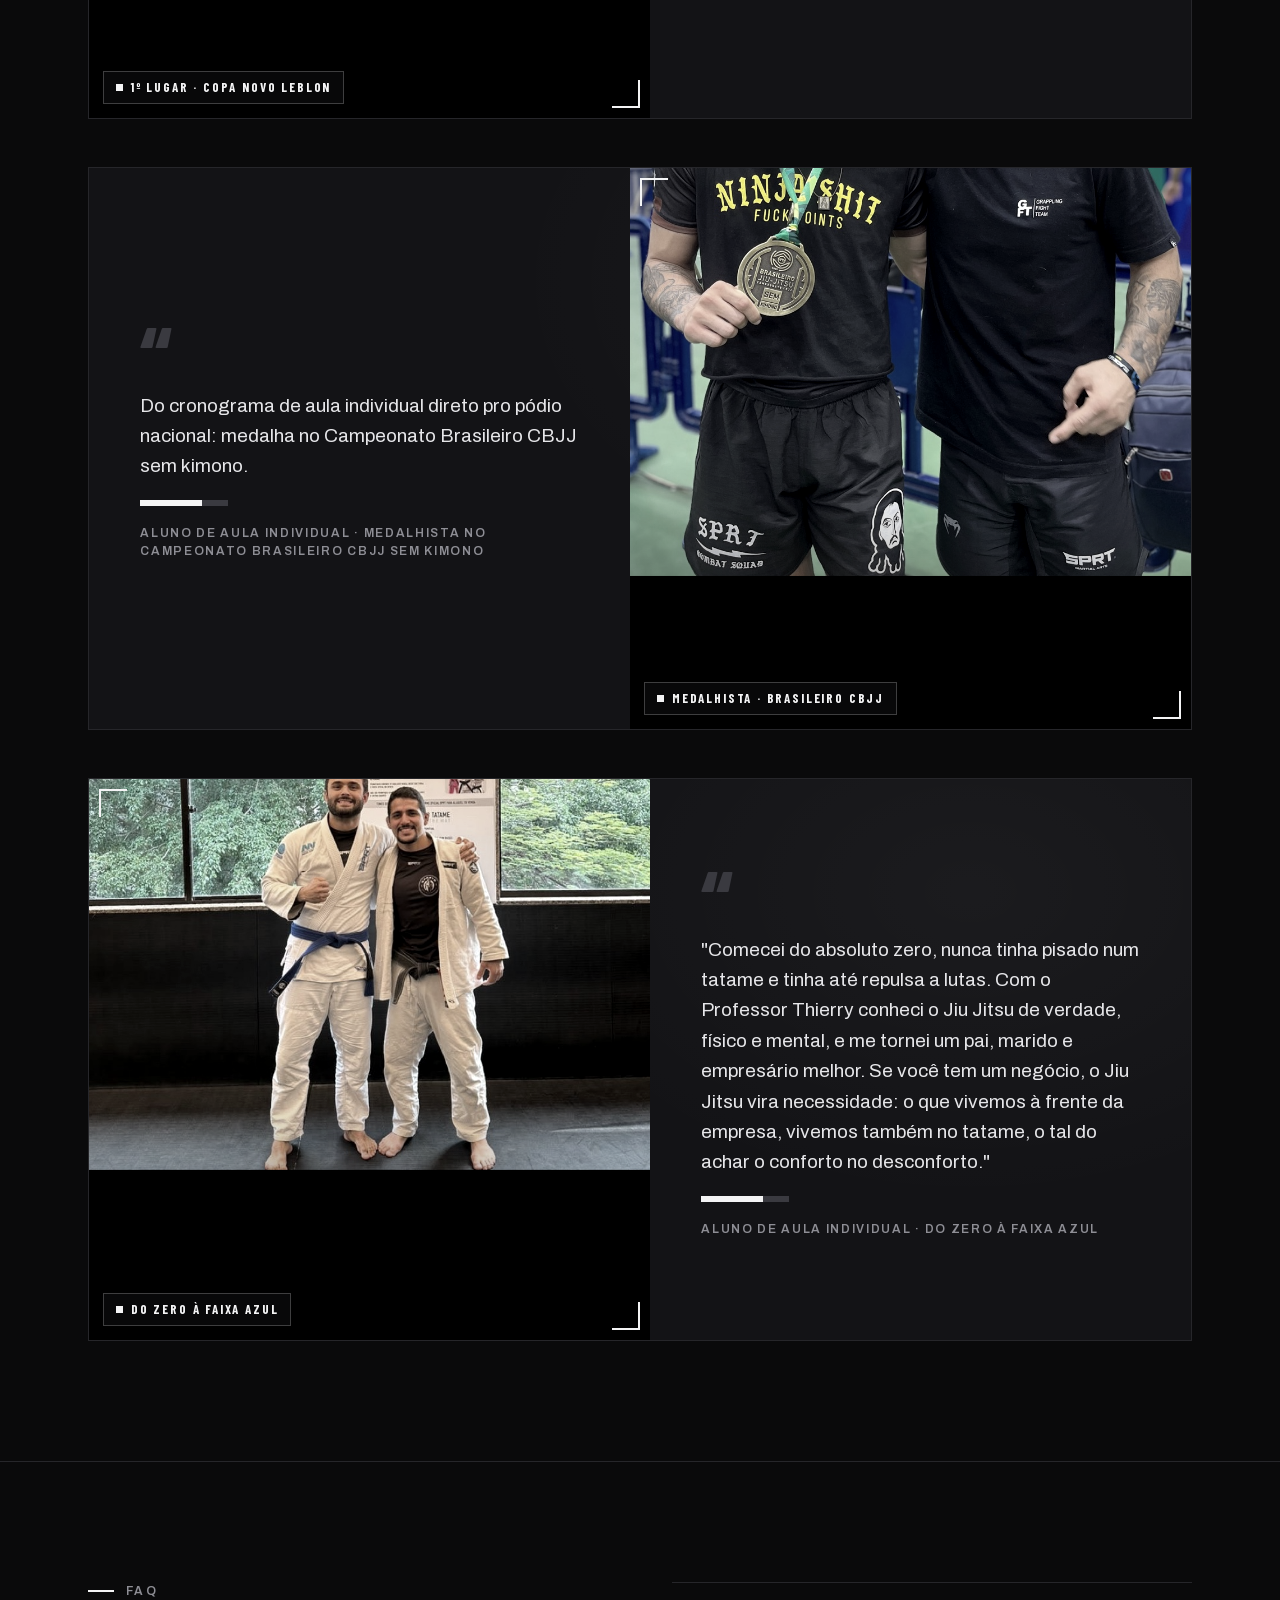
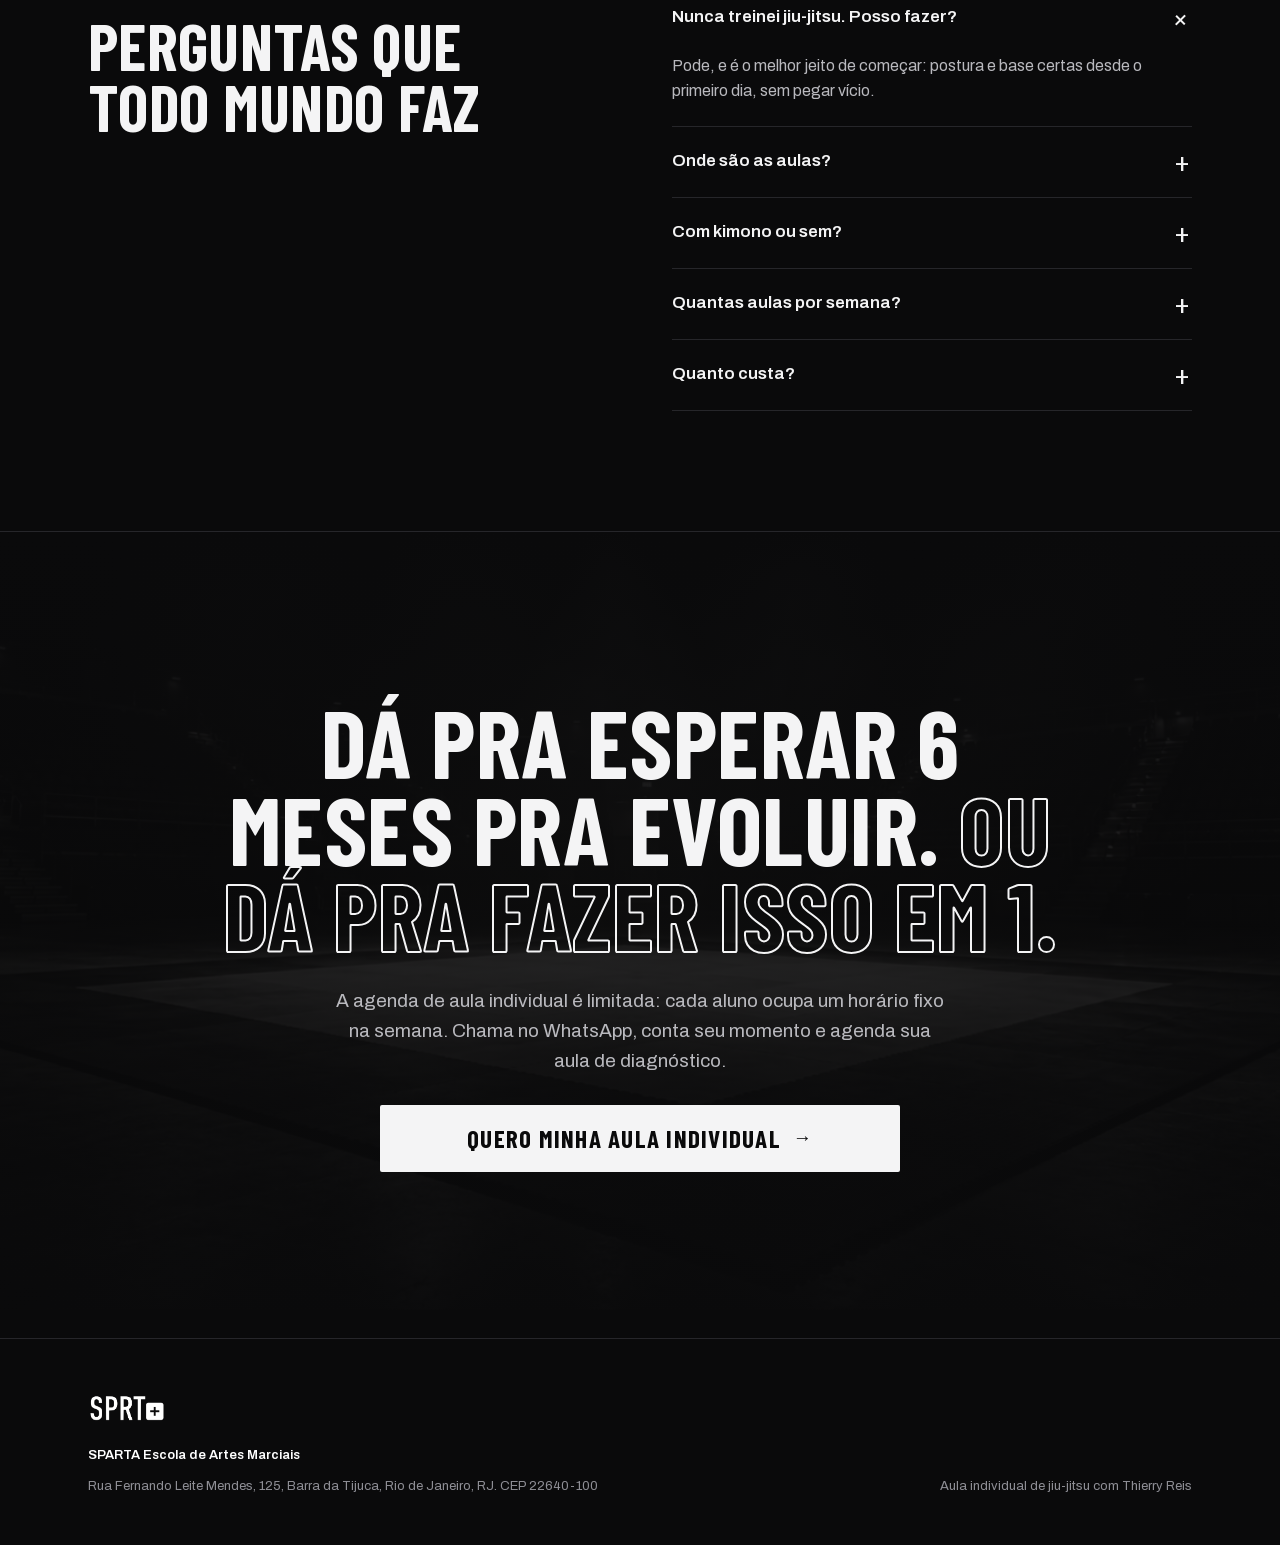
==== commit 7ebb761e: "fix: remove rotulo VSL do player Co-Authored-By: Claude Fable 5 <noreply@anthropic.com>" ====
--- a/index.html
+++ b/index.html
@@ -237,7 +237,7 @@
         <img class="thumb" src="img/vsl-thumb.jpg" alt="Thierry Reis dando aula no tatame da SPARTA">
         <div class="veil"></div>
         <div class="play"><div class="ring"><div class="tri"></div></div></div>
-        <div class="bar"><span>▶</span><span>0:00</span><div class="track"><i></i></div><span>VSL</span></div>
+        <div class="bar"><span>▶</span><span>0:00</span><div class="track"><i></i></div></div>
         <div class="soon">VÍDEO EM BREVE</div>
       </div>
       <span class="cap">Assista antes de agendar sua primeira aula</span>
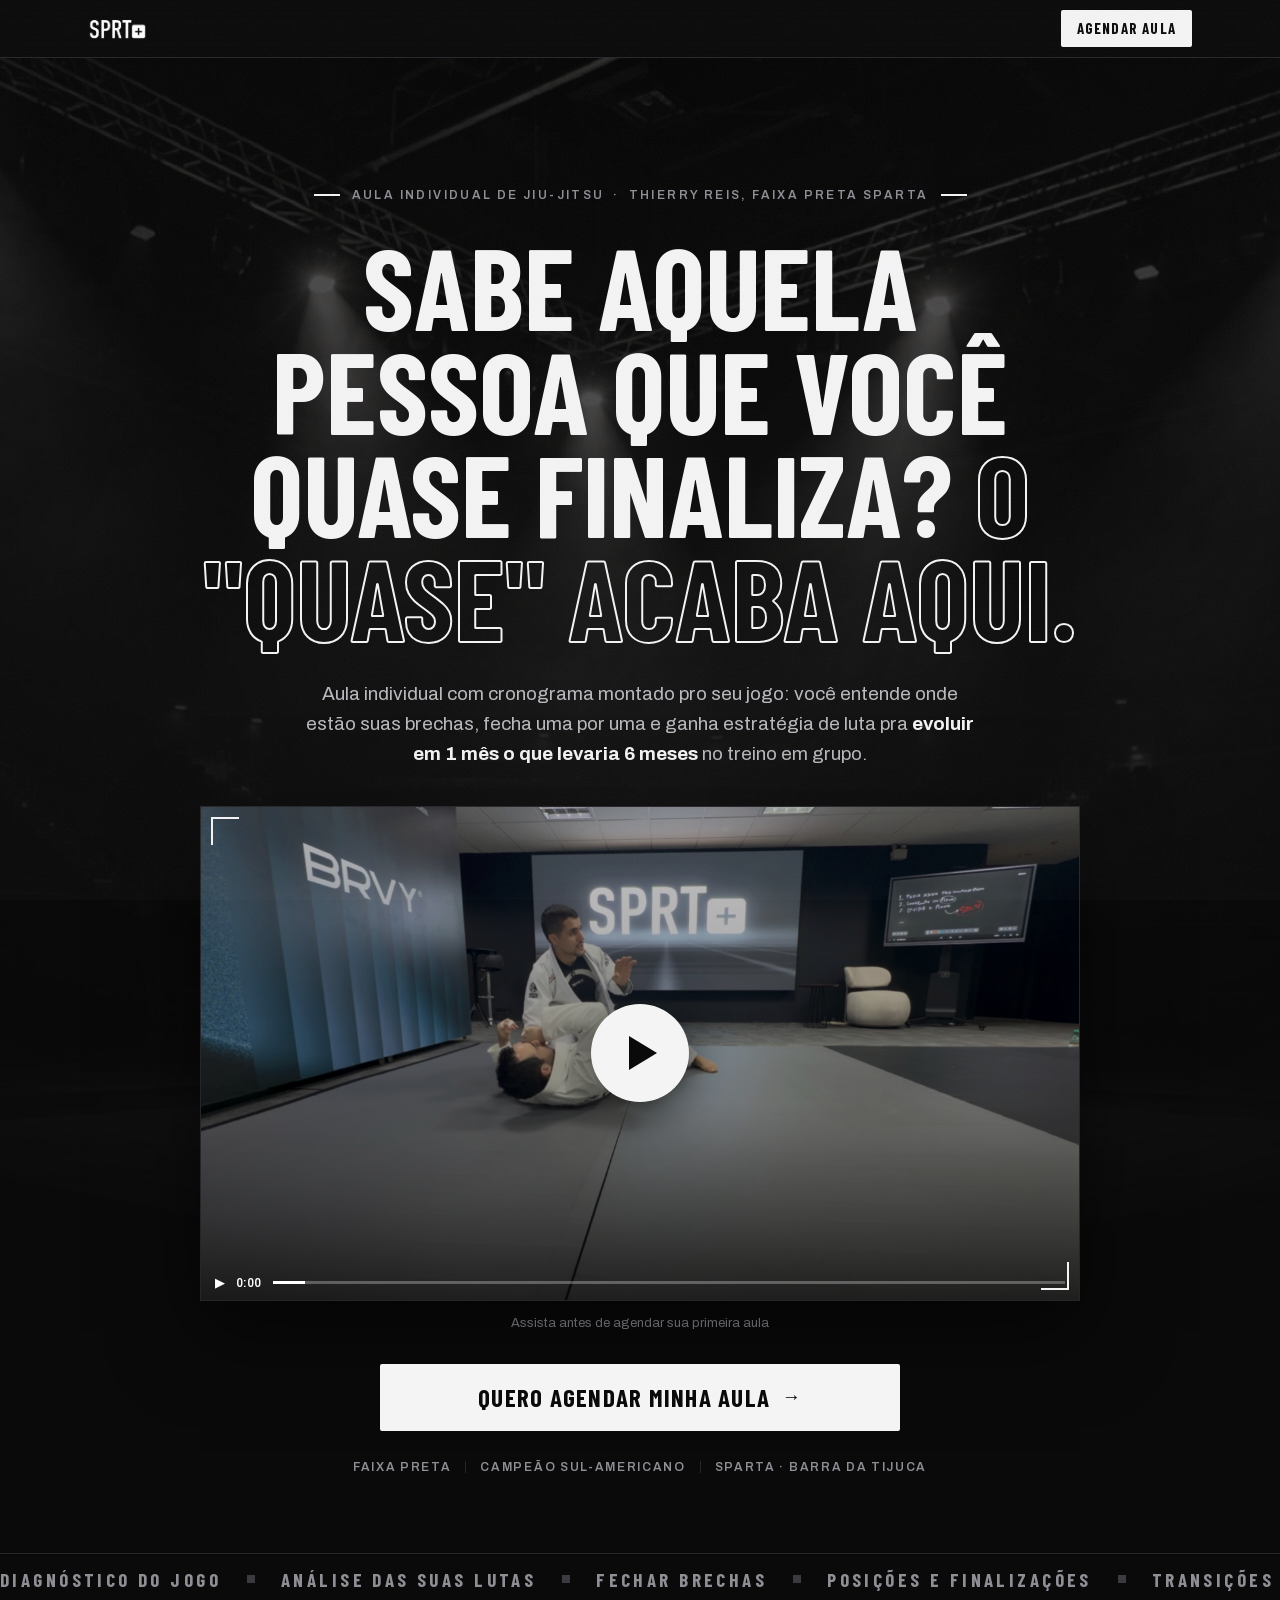
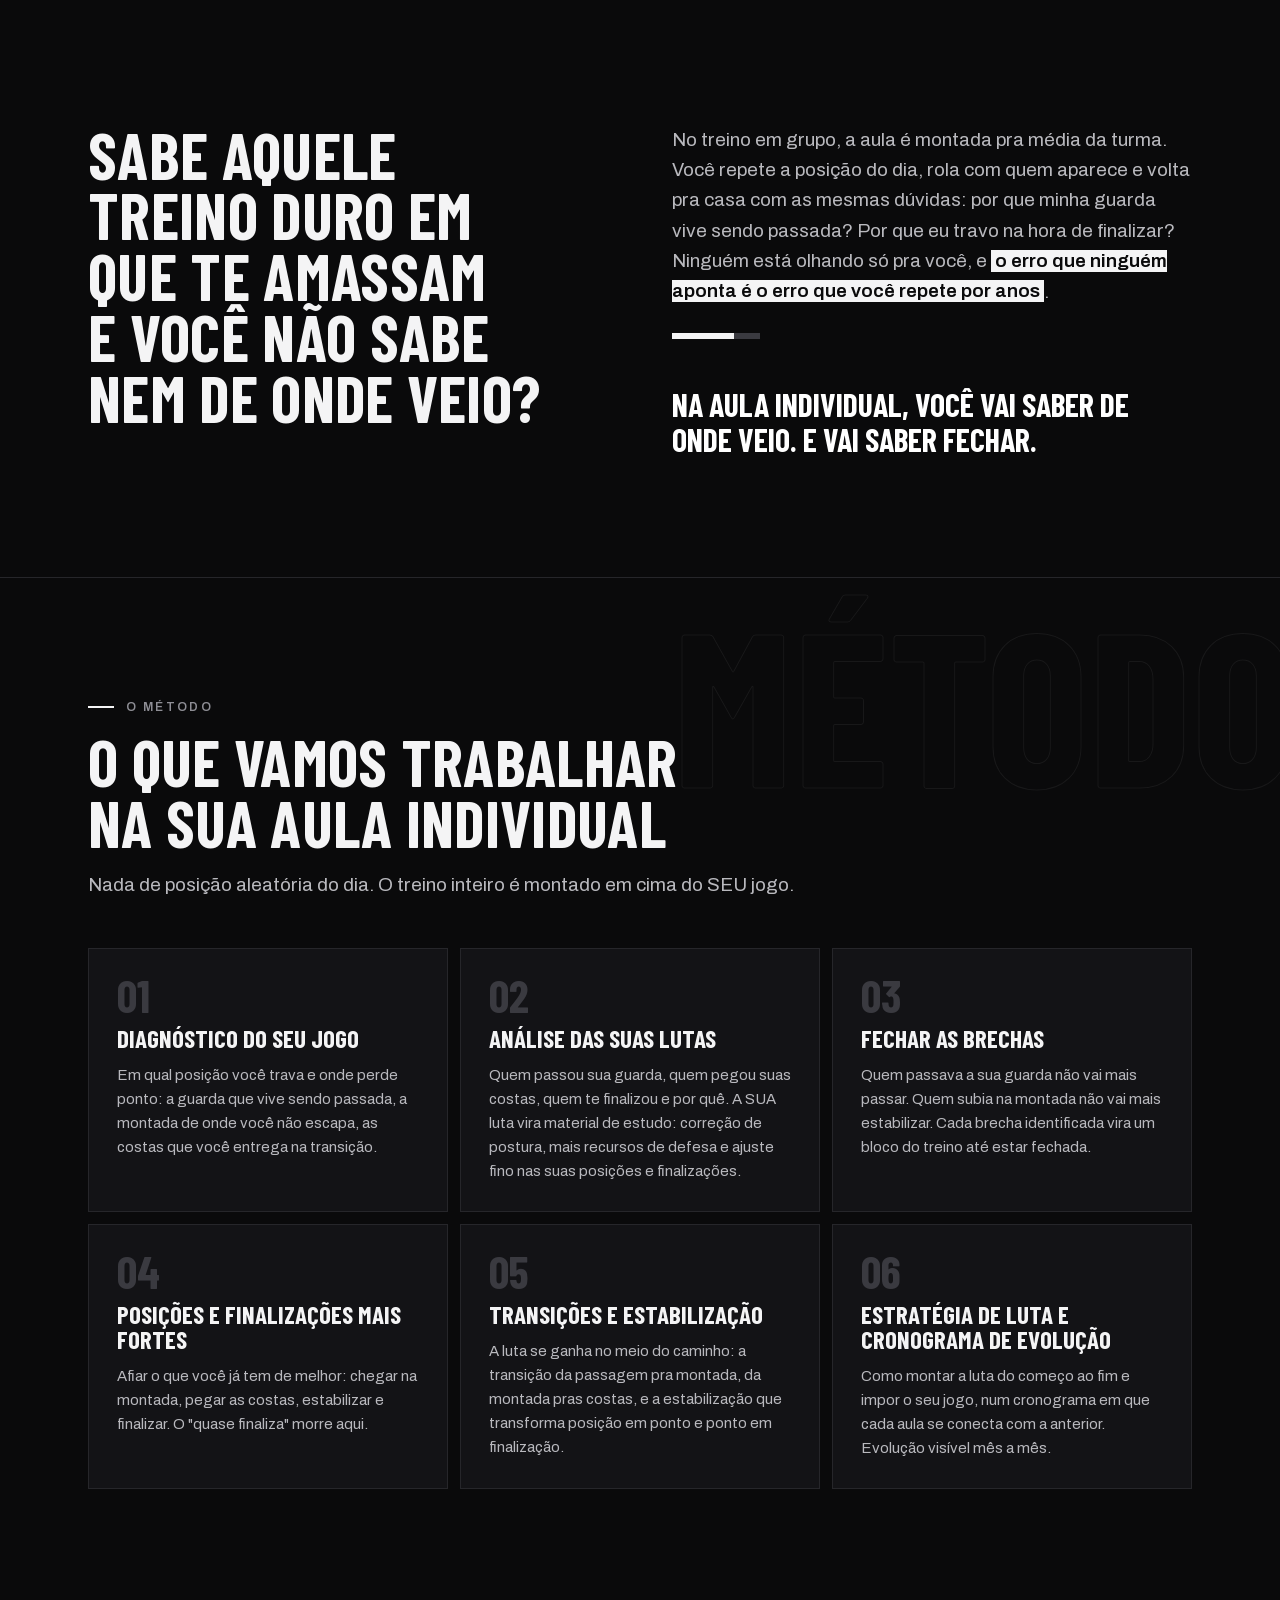
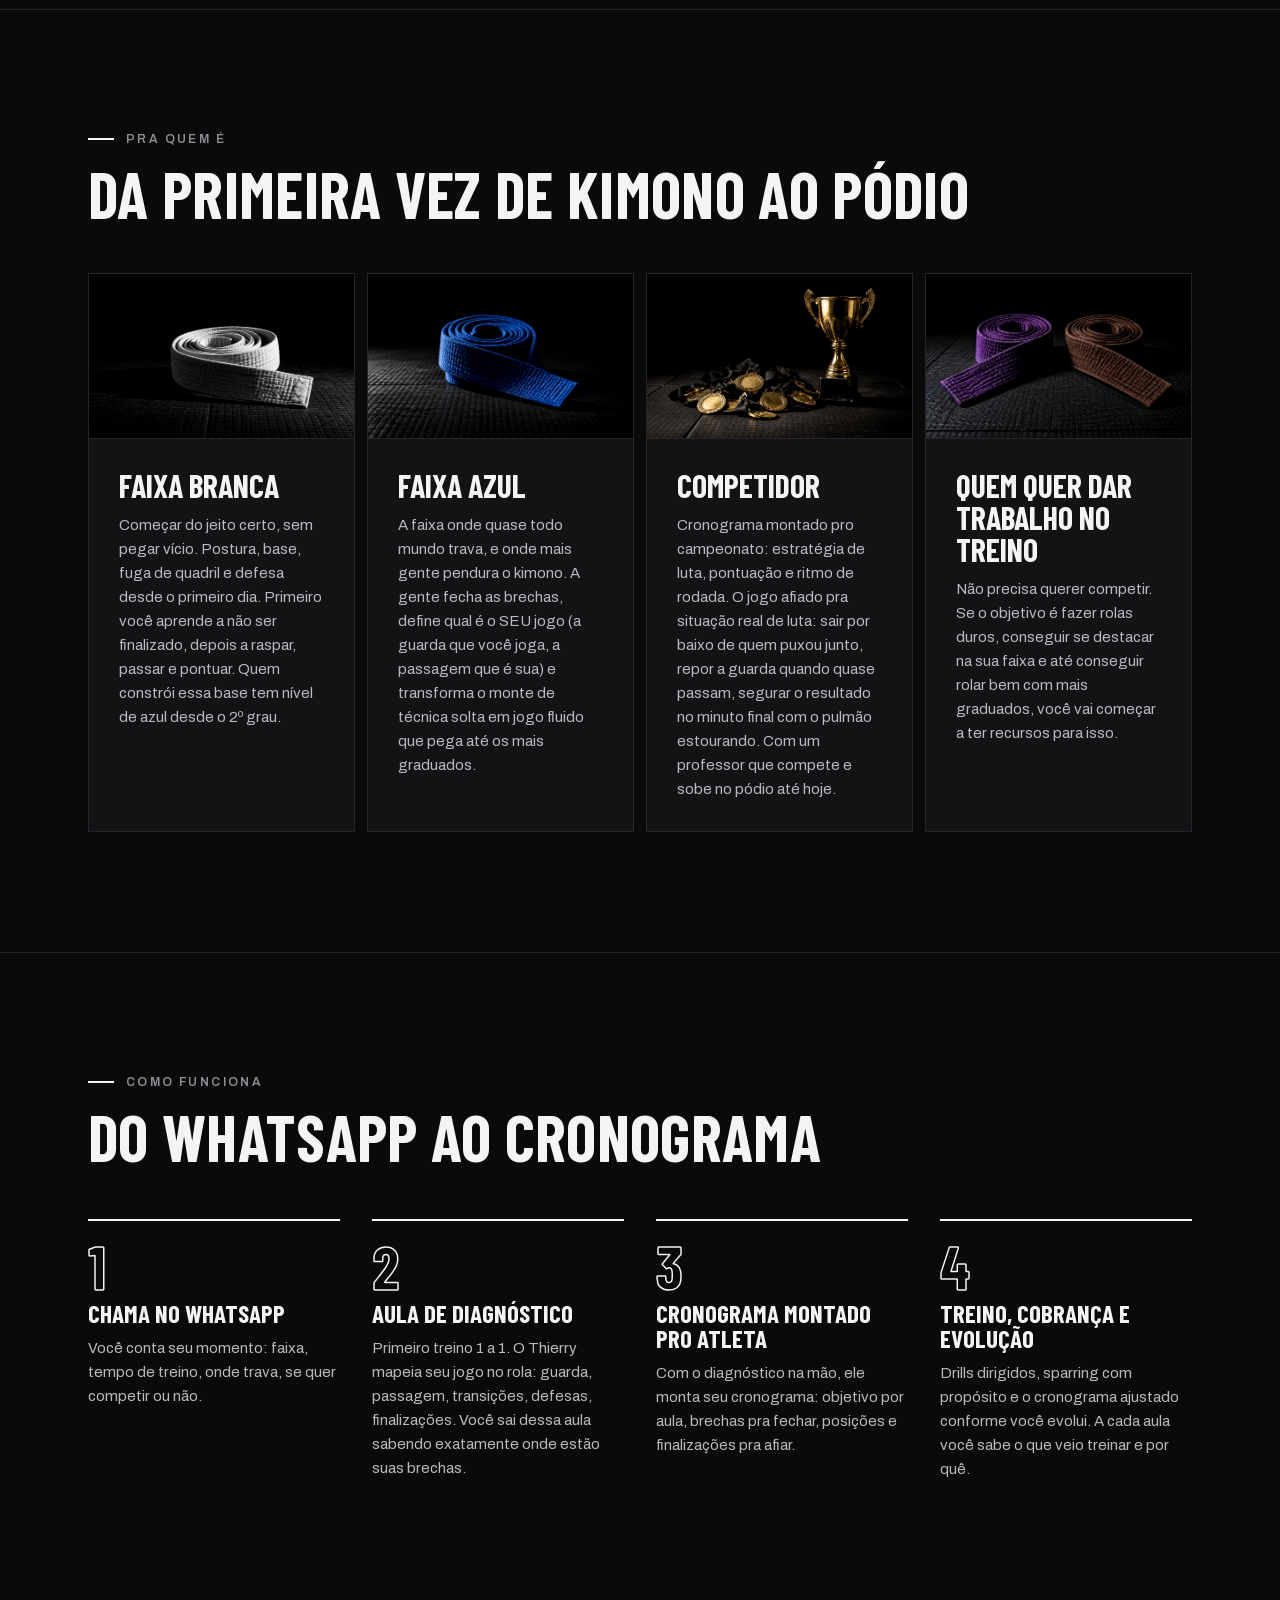
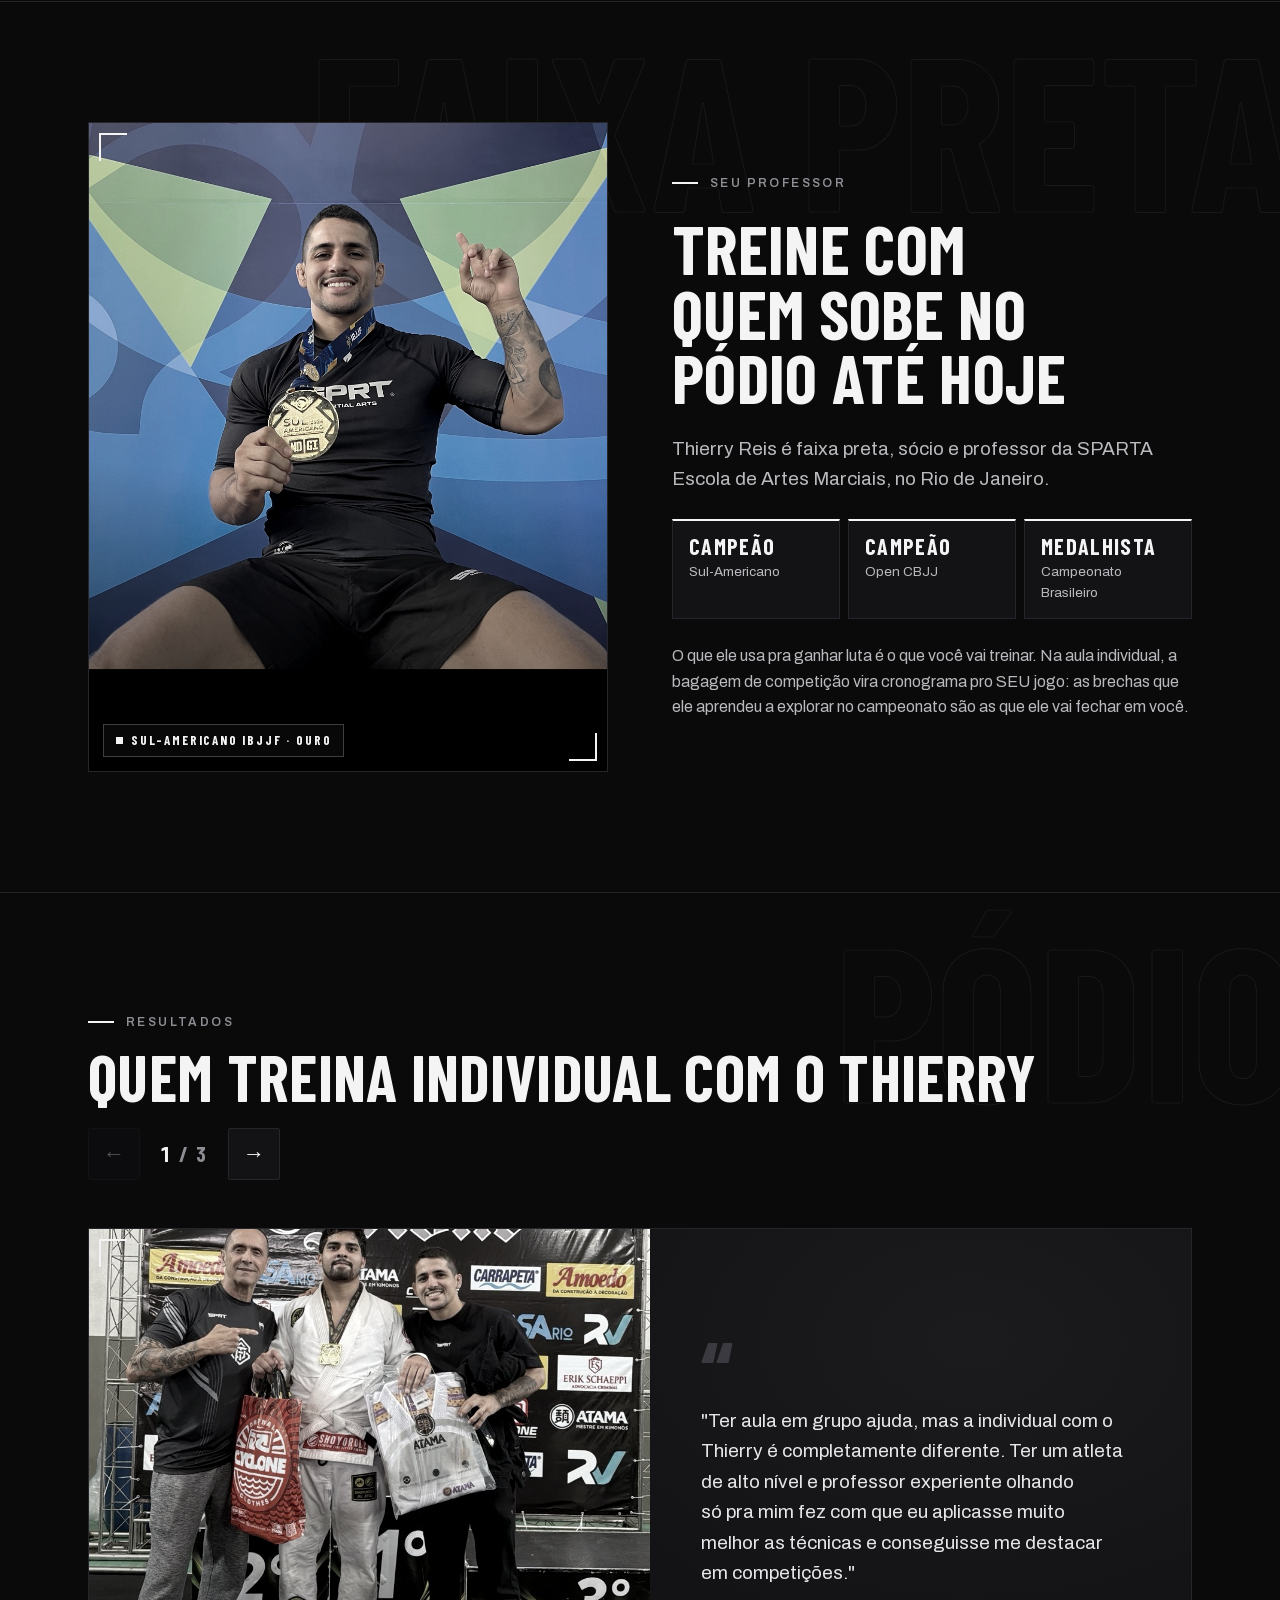
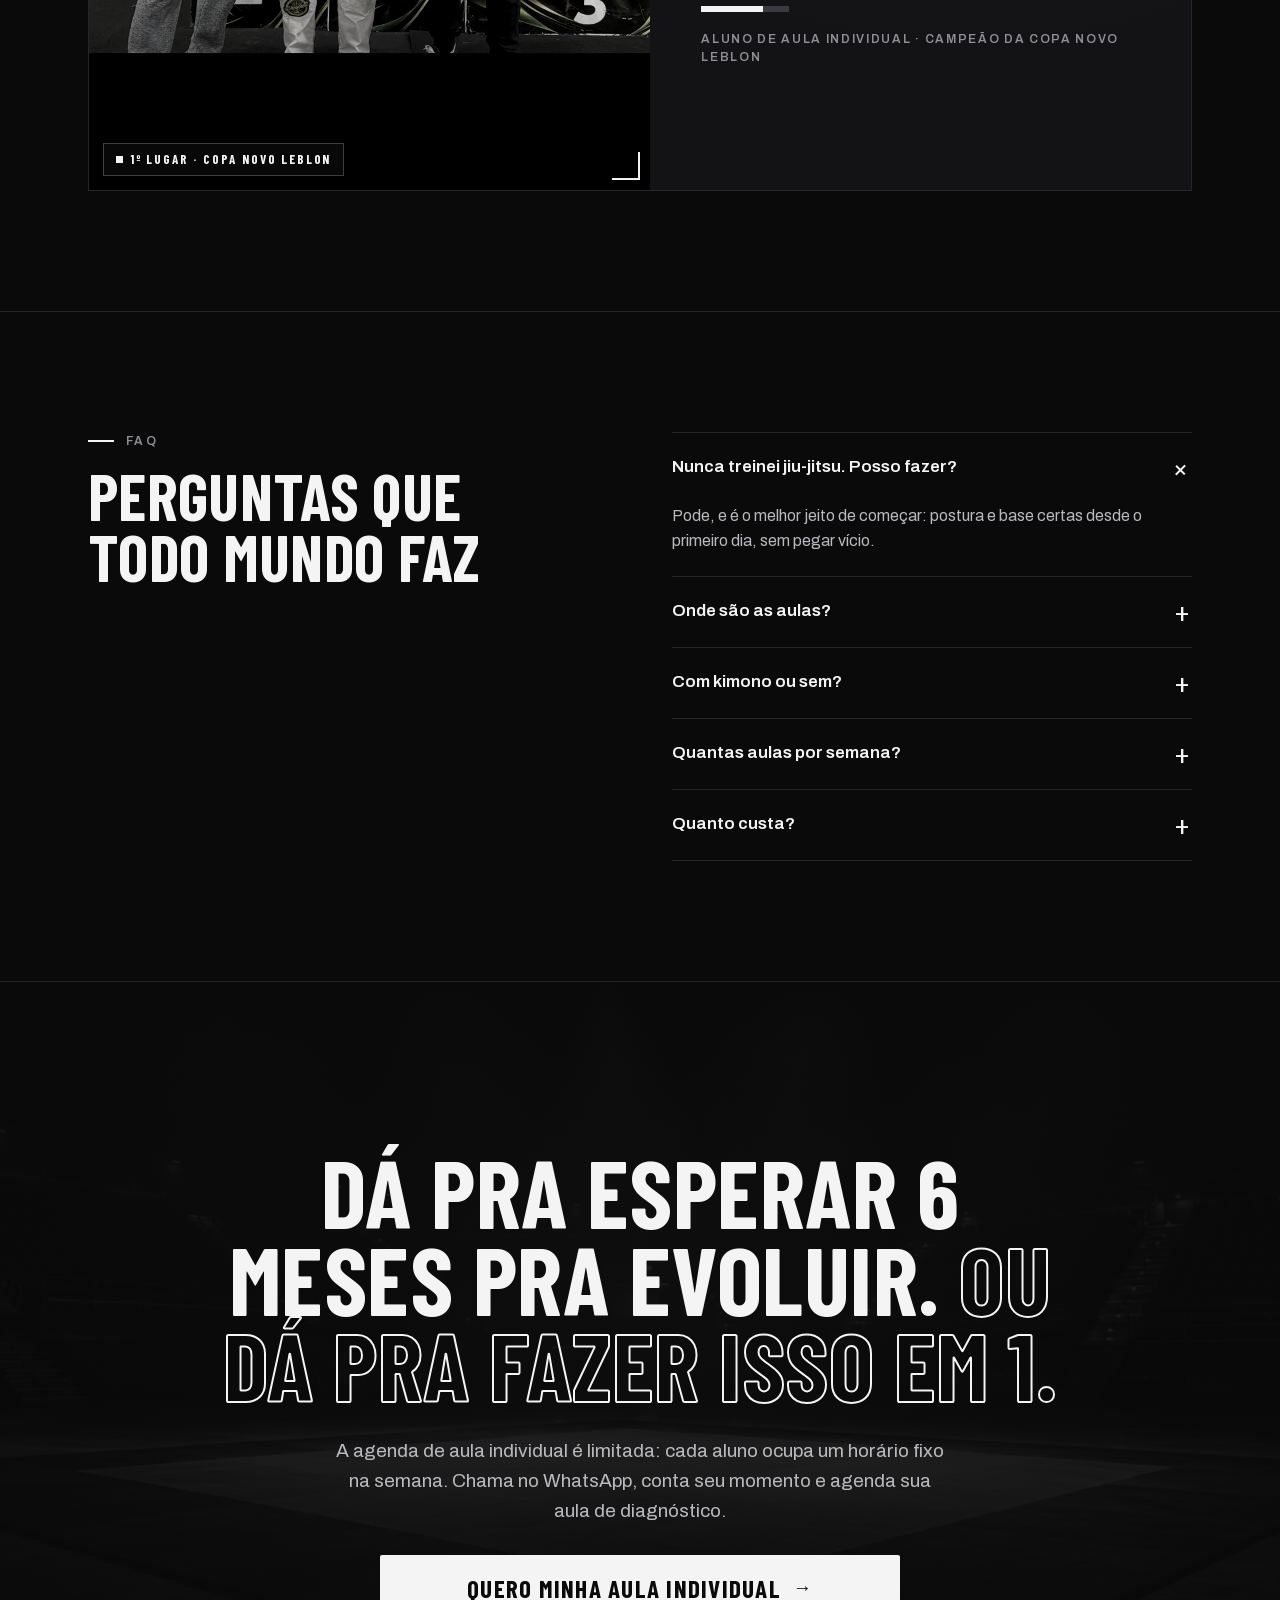
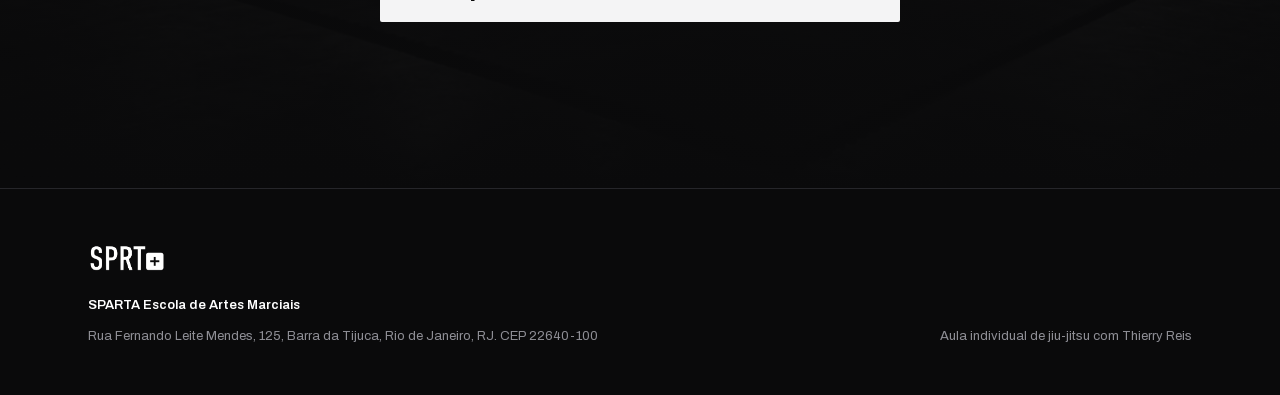
==== commit 6edf69d2: "feat: depoimentos em carrossel com setas, contador e swipe Co-Authored-By: Claude Fable 5 <noreply@a" ====
--- a/index.html
+++ b/index.html
@@ -184,7 +184,18 @@
 .testi .tx .q{font:700 90px/.4 var(--disp);color:var(--ghost)}
 .testi .tx p{font-size:clamp(16px,1.5vw,19px);color:#E6E6E9;text-wrap:pretty}
 .testi .tx .who{font:600 12px/1.5 var(--body);letter-spacing:.14em;text-transform:uppercase;color:var(--dim)}
-.testi.rev{flex-direction:row-reverse}
+/* carrossel de depoimentos */
+.tshead{display:flex;justify-content:space-between;align-items:flex-end;gap:20px;flex-wrap:wrap}
+.tnav{display:flex;align-items:center;gap:10px}
+.tnav .cnt{font:700 21px/1 var(--disp);letter-spacing:.1em;color:var(--dim);min-width:68px;text-align:center;font-variant-numeric:tabular-nums}
+.tnav .cnt b{color:var(--paper);font-weight:700}
+.tbtn{width:52px;height:52px;background:var(--ink1);border:1px solid var(--line);color:var(--paper);font:400 22px/1 var(--body);cursor:pointer;display:flex;align-items:center;justify-content:center;transition:background .2s,border-color .2s;border-radius:2px}
+.tbtn:hover{background:var(--ink2);border-color:#4A4A52}
+.tbtn:disabled{opacity:.3;cursor:default}
+.tbtn:focus-visible{outline:2px solid #fff;outline-offset:3px}
+.tslider{display:flex;gap:14px;overflow-x:auto;scroll-snap-type:x mandatory;scrollbar-width:none;-webkit-overflow-scrolling:touch}
+.tslider::-webkit-scrollbar{display:none}
+.tslider .testi{flex:0 0 100%;scroll-snap-align:start;min-width:0}
 
 /* faq */
 .faq{display:flex;flex-direction:column;border-top:1px solid var(--line)}
@@ -351,11 +362,19 @@
 <section class="sec">
   <span class="ghostword">Pódio</span>
   <div class="wrap" style="display:flex;flex-direction:column;gap:clamp(28px,4vw,48px)">
-    <div style="display:flex;flex-direction:column;gap:16px" class="rv">
-      <span class="eyebrow">Resultados</span>
-      <h2 class="h2">Quem treina individual com o Thierry</h2>
-    </div>
-    <div class="testi rv">
+    <div class="tshead rv">
+      <div style="display:flex;flex-direction:column;gap:16px">
+        <span class="eyebrow">Resultados</span>
+        <h2 class="h2">Quem treina individual com o Thierry</h2>
+      </div>
+      <div class="tnav">
+        <button class="tbtn" id="tprev" aria-label="Depoimento anterior">←</button>
+        <span class="cnt" id="tcnt"><b>1</b> / 3</span>
+        <button class="tbtn" id="tnext" aria-label="Próximo depoimento">→</button>
+      </div>
+    </div>
+    <div class="tslider rv" id="ts" aria-label="Depoimentos de alunos">
+    <div class="testi">
       <div class="frame">
         <img src="img/dep-1.jpg" alt="Aluno no lugar mais alto do pódio da Copa Novo Leblon, com Thierry de corner" data-plx>
         <div class="shade"></div>
@@ -368,7 +387,7 @@
         <span class="who">Aluno de aula individual · Campeão da Copa Novo Leblon</span>
       </div>
     </div>
-    <div class="testi rev rv">
+    <div class="testi">
       <div class="frame">
         <img src="img/dep-2.jpg" alt="Aluno medalhista do Campeonato Brasileiro CBJJ sem kimono ao lado do Thierry" data-plx>
         <div class="shade"></div>
@@ -381,7 +400,7 @@
         <span class="who">Aluno de aula individual · Medalhista no Campeonato Brasileiro CBJJ sem kimono</span>
       </div>
     </div>
-    <div class="testi rv">
+    <div class="testi">
       <div class="frame">
         <img src="img/dep-3.jpg" alt="Thierry com aluno de faixa azul no tatame da SPARTA" data-plx>
         <div class="shade"></div>
@@ -393,6 +412,7 @@
         <div class="belt-rule"><span></span><span></span></div>
         <span class="who">Aluno de aula individual · Do zero à faixa azul</span>
       </div>
+    </div>
     </div>
   </div>
 </section>
@@ -478,6 +498,24 @@
     lastY = y;
   },{passive:true});
 
+  var ts = document.getElementById('ts'), tprev = document.getElementById('tprev'), tnext = document.getElementById('tnext'), tcnt = document.getElementById('tcnt');
+  var tTotal = ts.children.length;
+  function tIdx(){ return Math.min(tTotal - 1, Math.round(ts.scrollLeft / (ts.clientWidth + 14))) }
+  function tUpd(){
+    var i = tIdx();
+    tcnt.innerHTML = '<b>' + (i + 1) + '</b> / ' + tTotal;
+    tprev.disabled = i === 0;
+    tnext.disabled = i === tTotal - 1;
+  }
+  function tGo(dir){
+    var i = Math.max(0, Math.min(tTotal - 1, tIdx() + dir));
+    ts.scrollTo({left: i * (ts.clientWidth + 14), behavior: reduce ? 'auto' : 'smooth'});
+  }
+  tprev.addEventListener('click', function(){ tGo(-1) });
+  tnext.addEventListener('click', function(){ tGo(1) });
+  var tT; ts.addEventListener('scroll', function(){ clearTimeout(tT); tT = setTimeout(tUpd, 80) }, {passive:true});
+  addEventListener('resize', tUpd); tUpd();
+
   if(!reduce){
     var plx = [].slice.call(document.querySelectorAll('[data-plx]'));
     var tick = false;
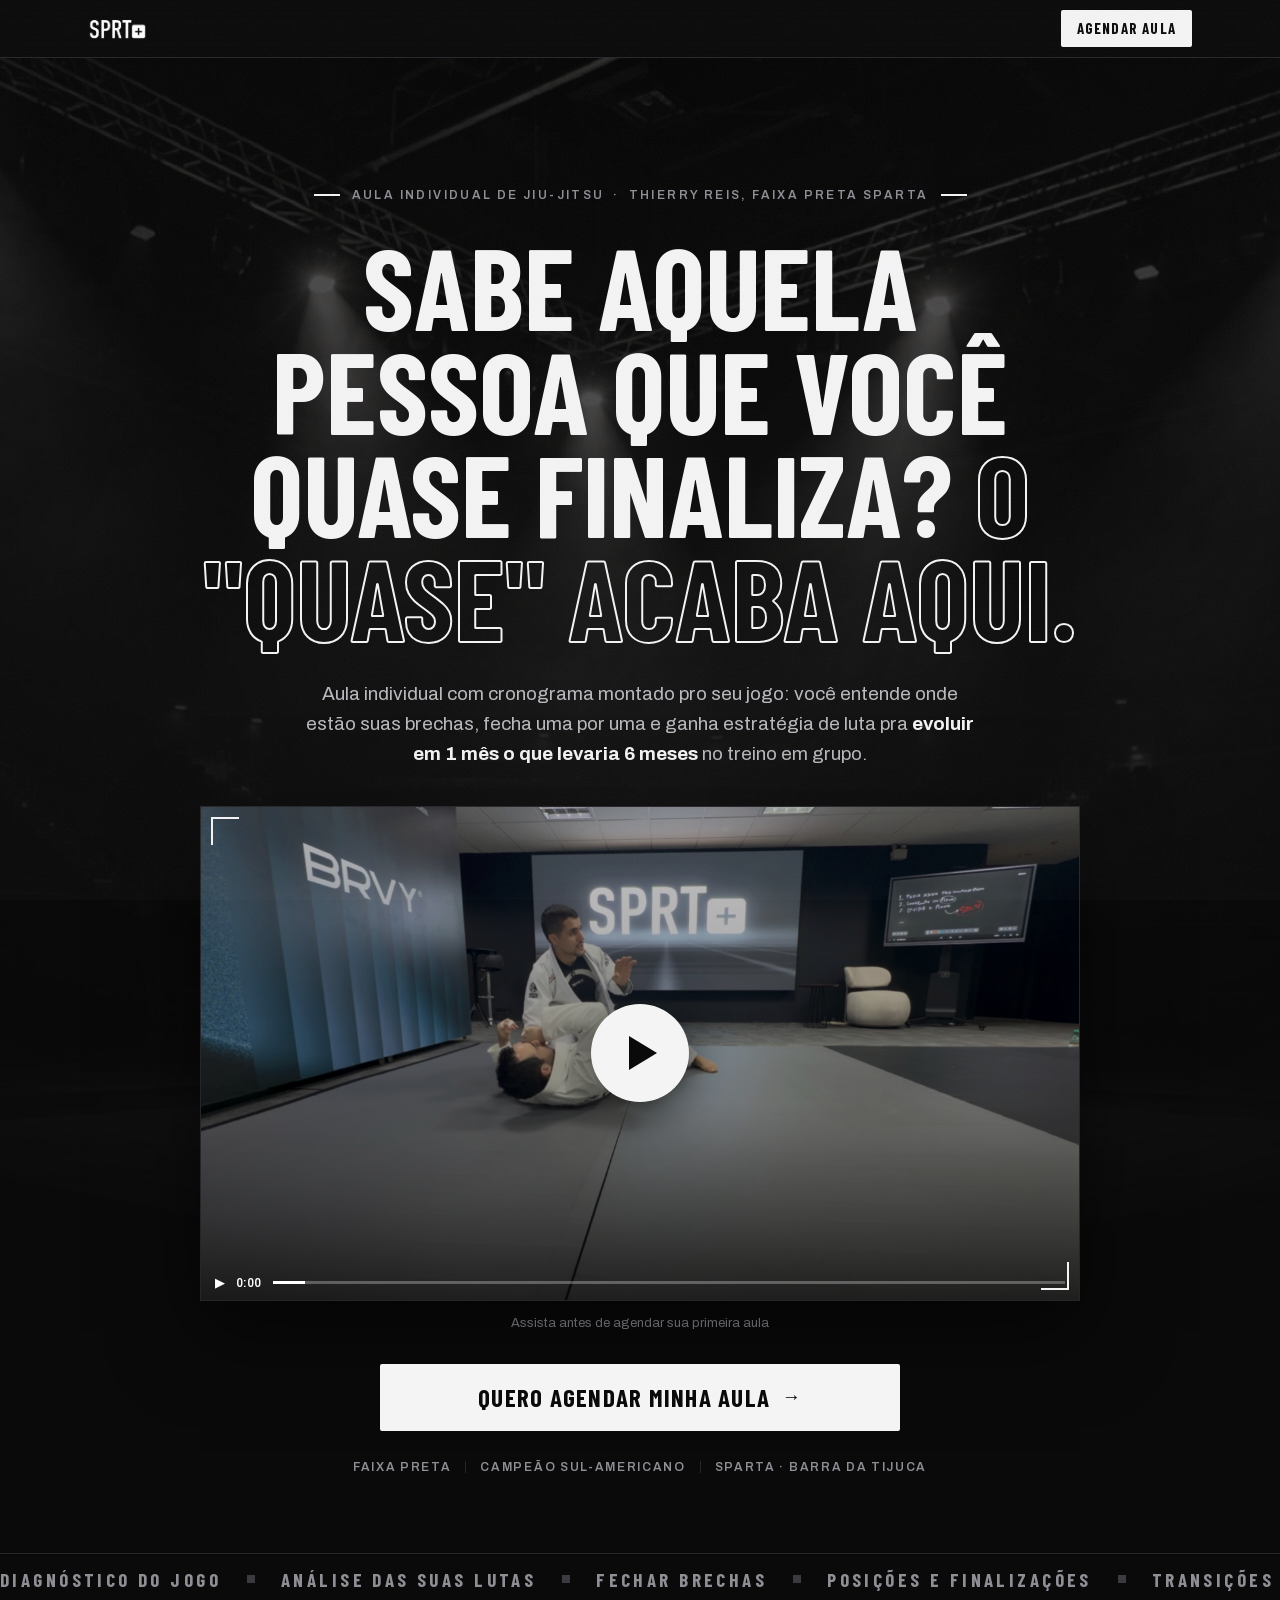
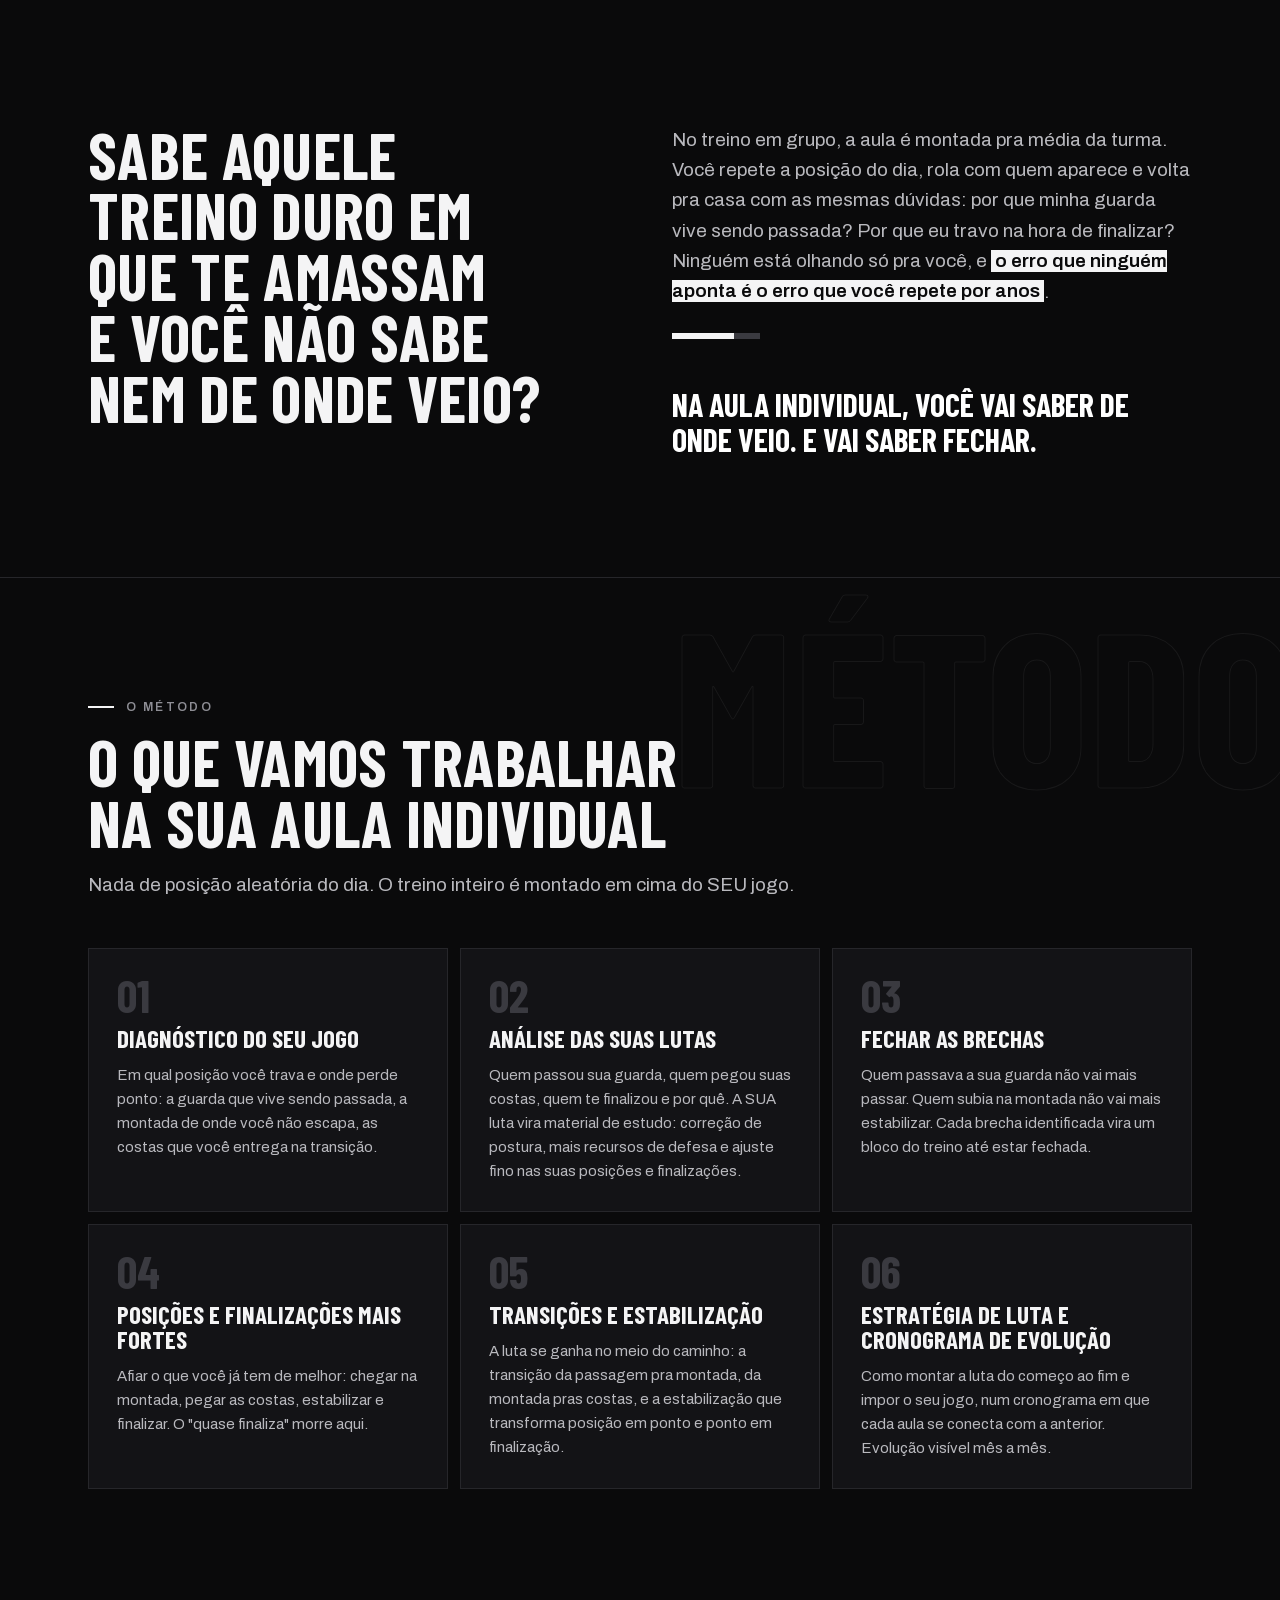
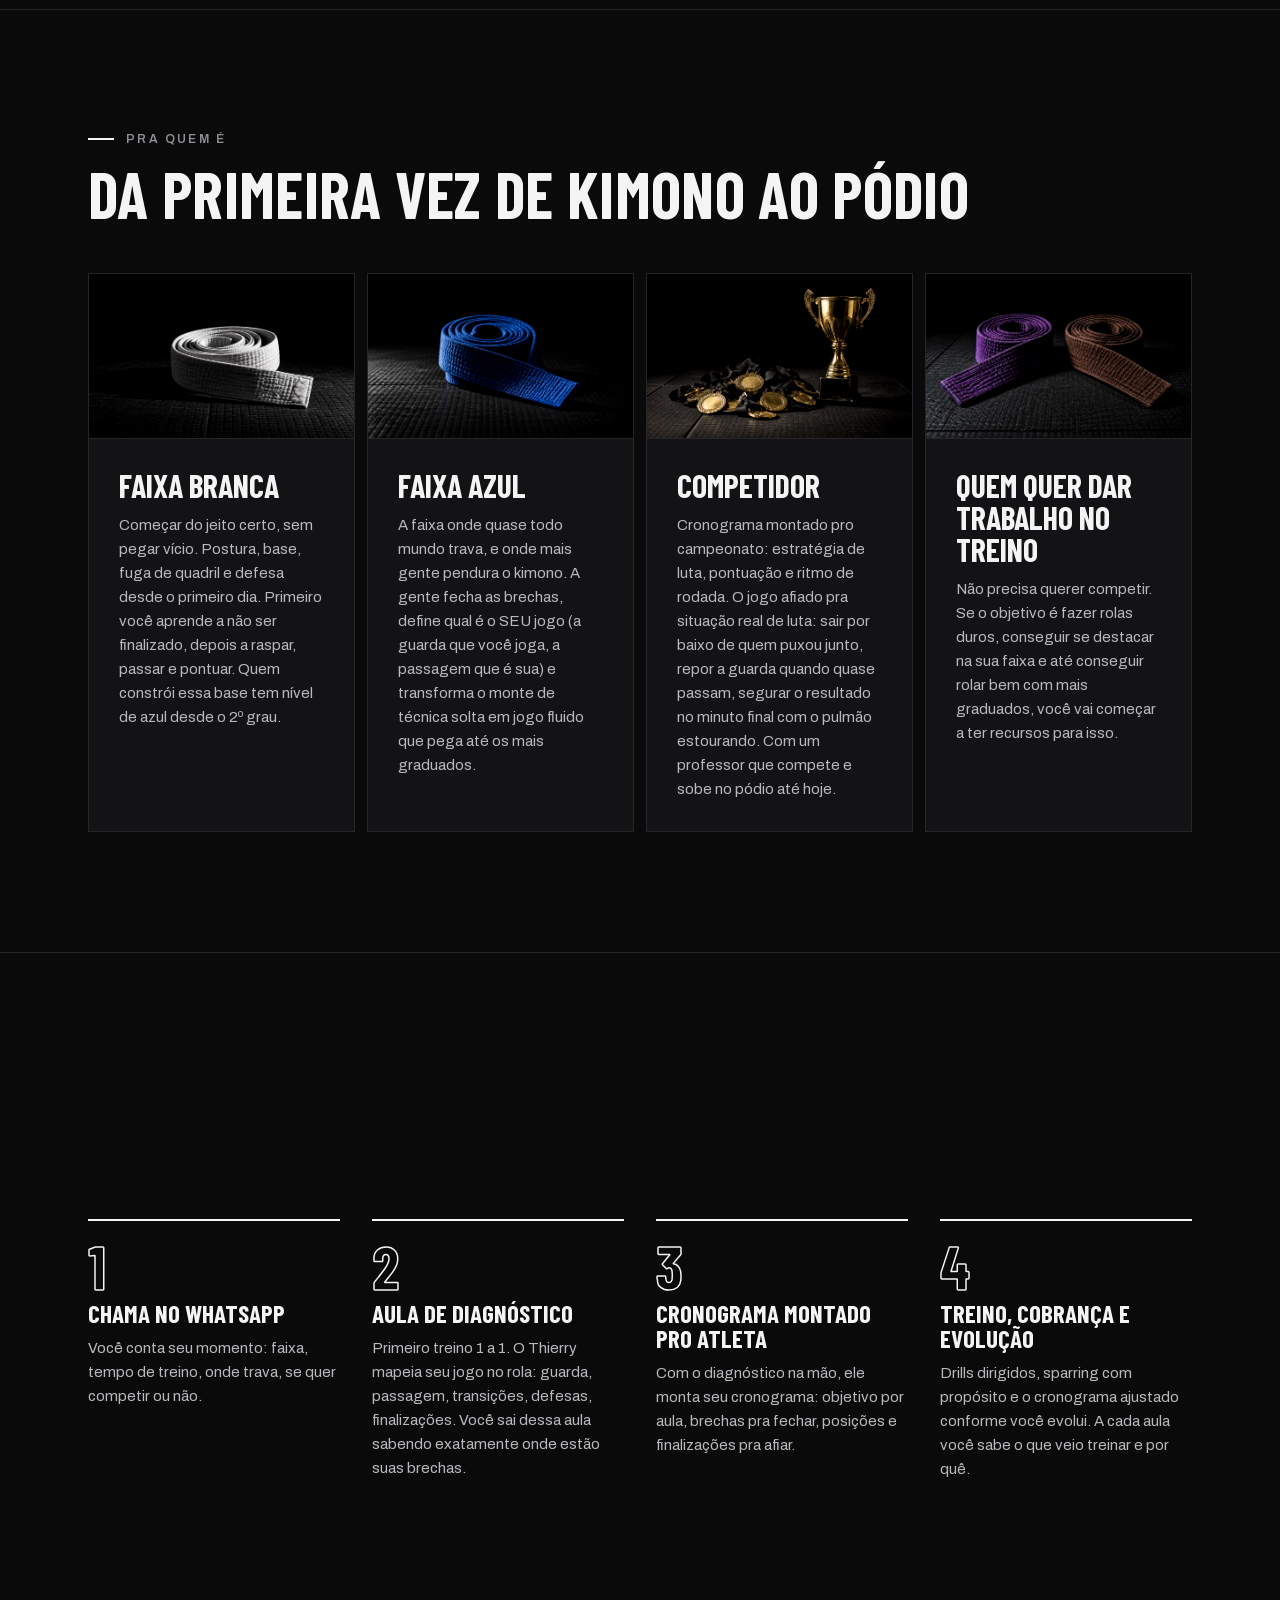
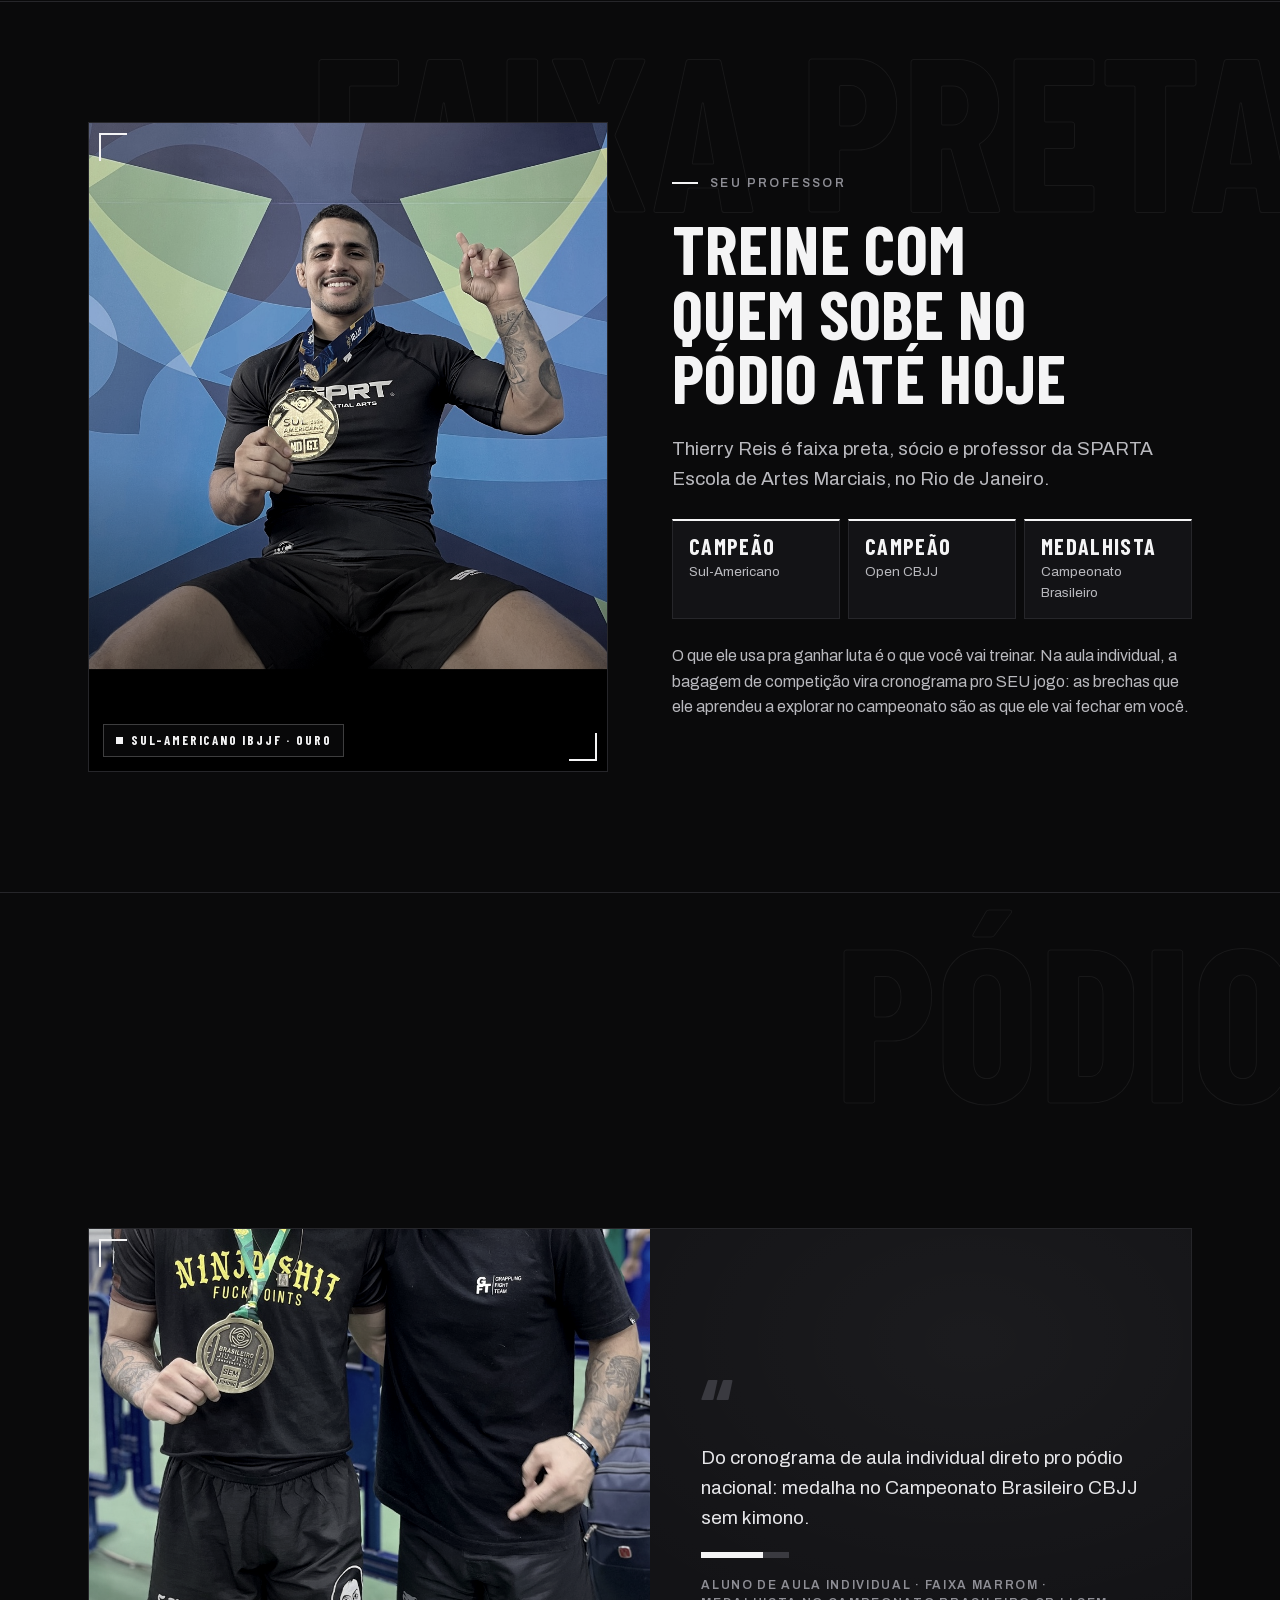
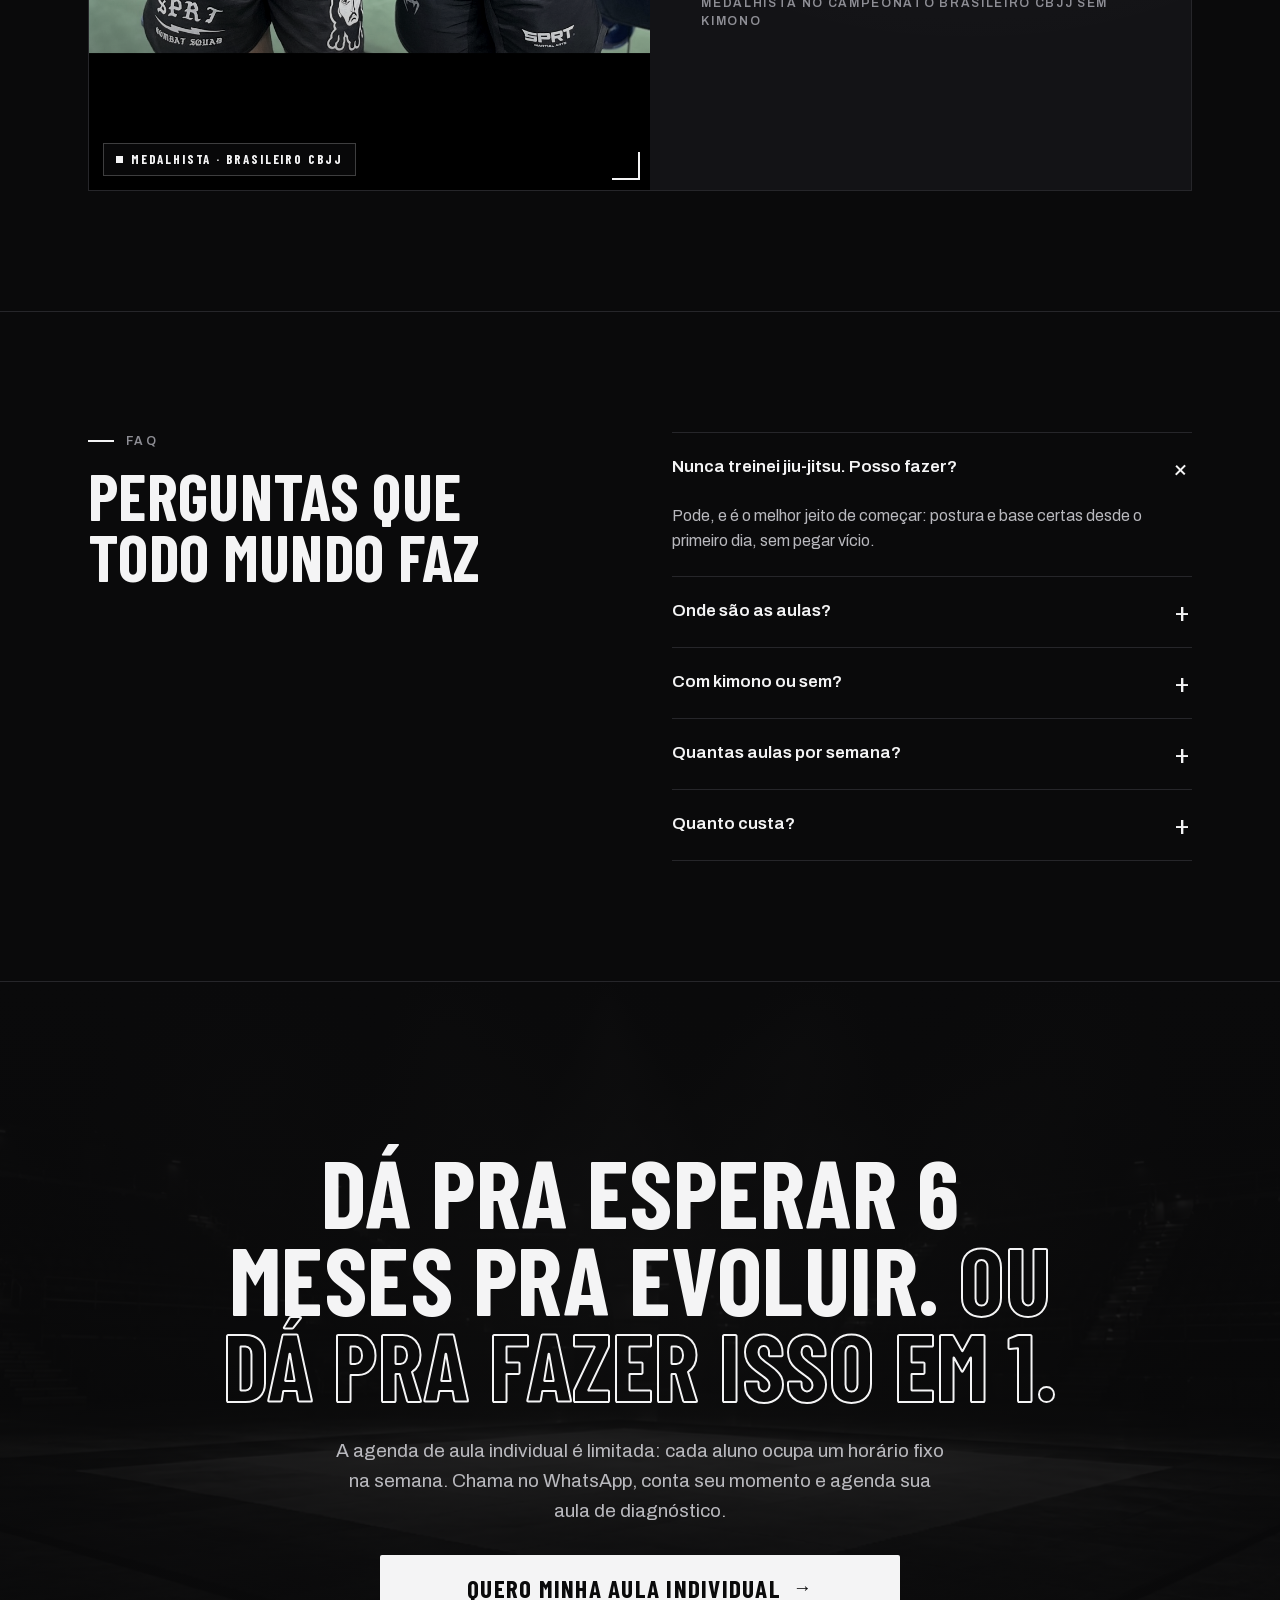
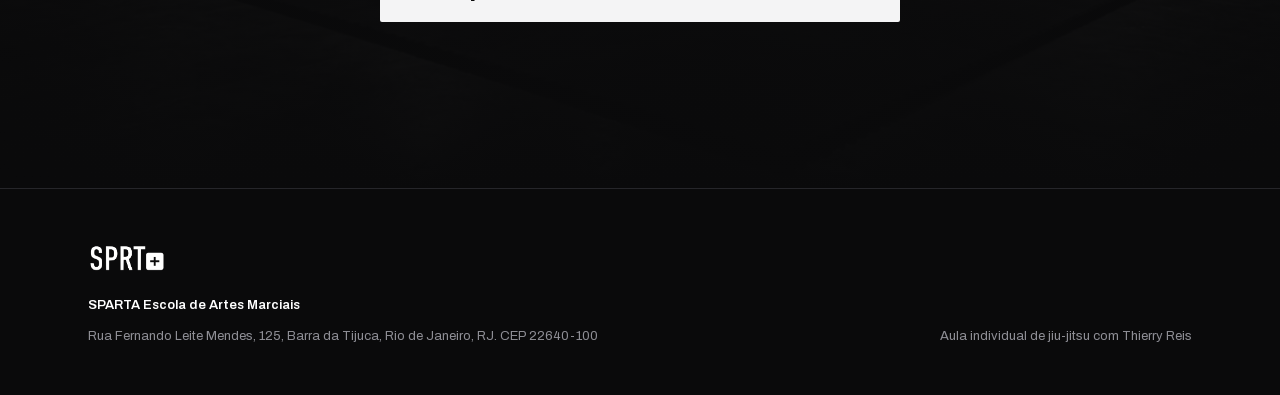
==== commit 9a3a0394: "feat: carrossel de depoimentos com autoplay e ordem por faixa (marrom, azul, branca) Co-Authored-By:" ====
--- a/index.html
+++ b/index.html
@@ -376,6 +376,32 @@
     <div class="tslider rv" id="ts" aria-label="Depoimentos de alunos">
     <div class="testi">
       <div class="frame">
+        <img src="img/dep-2.jpg" alt="Aluno medalhista do Campeonato Brasileiro CBJJ sem kimono ao lado do Thierry" data-plx>
+        <div class="shade"></div>
+        <span class="chip">Medalhista · Brasileiro CBJJ</span>
+      </div>
+      <div class="tx">
+        <span class="q">“</span>
+        <p>Do cronograma de aula individual direto pro pódio nacional: medalha no Campeonato Brasileiro CBJJ sem kimono.</p>
+        <div class="belt-rule"><span></span><span></span></div>
+        <span class="who">Aluno de aula individual · Faixa marrom · Medalhista no Campeonato Brasileiro CBJJ sem kimono</span>
+      </div>
+    </div>
+    <div class="testi">
+      <div class="frame">
+        <img src="img/dep-3.jpg" alt="Thierry com aluno de faixa azul no tatame da SPARTA" data-plx>
+        <div class="shade"></div>
+        <span class="chip">Do zero à faixa azul</span>
+      </div>
+      <div class="tx">
+        <span class="q">“</span>
+        <p>"Comecei do absoluto zero, nunca tinha pisado num tatame e tinha até repulsa a lutas. Com o Professor Thierry conheci o Jiu Jitsu de verdade, físico e mental, e me tornei um pai, marido e empresário melhor. Se você tem um negócio, o Jiu Jitsu vira necessidade: o que vivemos à frente da empresa, vivemos também no tatame, o tal do achar o conforto no desconforto."</p>
+        <div class="belt-rule"><span></span><span></span></div>
+        <span class="who">Aluno de aula individual · Faixa azul</span>
+      </div>
+    </div>
+    <div class="testi">
+      <div class="frame">
         <img src="img/dep-1.jpg" alt="Aluno no lugar mais alto do pódio da Copa Novo Leblon, com Thierry de corner" data-plx>
         <div class="shade"></div>
         <span class="chip">1º lugar · Copa Novo Leblon</span>
@@ -385,32 +411,6 @@
         <p>"Ter aula em grupo ajuda, mas a individual com o Thierry é completamente diferente. Ter um atleta de alto nível e professor experiente olhando só pra mim fez com que eu aplicasse muito melhor as técnicas e conseguisse me destacar em competições."</p>
         <div class="belt-rule"><span></span><span></span></div>
         <span class="who">Aluno de aula individual · Campeão da Copa Novo Leblon</span>
-      </div>
-    </div>
-    <div class="testi">
-      <div class="frame">
-        <img src="img/dep-2.jpg" alt="Aluno medalhista do Campeonato Brasileiro CBJJ sem kimono ao lado do Thierry" data-plx>
-        <div class="shade"></div>
-        <span class="chip">Medalhista · Brasileiro CBJJ</span>
-      </div>
-      <div class="tx">
-        <span class="q">“</span>
-        <p>Do cronograma de aula individual direto pro pódio nacional: medalha no Campeonato Brasileiro CBJJ sem kimono.</p>
-        <div class="belt-rule"><span></span><span></span></div>
-        <span class="who">Aluno de aula individual · Medalhista no Campeonato Brasileiro CBJJ sem kimono</span>
-      </div>
-    </div>
-    <div class="testi">
-      <div class="frame">
-        <img src="img/dep-3.jpg" alt="Thierry com aluno de faixa azul no tatame da SPARTA" data-plx>
-        <div class="shade"></div>
-        <span class="chip">Do zero à faixa azul</span>
-      </div>
-      <div class="tx">
-        <span class="q">“</span>
-        <p>"Comecei do absoluto zero, nunca tinha pisado num tatame e tinha até repulsa a lutas. Com o Professor Thierry conheci o Jiu Jitsu de verdade, físico e mental, e me tornei um pai, marido e empresário melhor. Se você tem um negócio, o Jiu Jitsu vira necessidade: o que vivemos à frente da empresa, vivemos também no tatame, o tal do achar o conforto no desconforto."</p>
-        <div class="belt-rule"><span></span><span></span></div>
-        <span class="who">Aluno de aula individual · Do zero à faixa azul</span>
       </div>
     </div>
     </div>
@@ -499,22 +499,27 @@
   },{passive:true});
 
   var ts = document.getElementById('ts'), tprev = document.getElementById('tprev'), tnext = document.getElementById('tnext'), tcnt = document.getElementById('tcnt');
-  var tTotal = ts.children.length;
+  var tTotal = ts.children.length, tPaused = false, tAuto;
   function tIdx(){ return Math.min(tTotal - 1, Math.round(ts.scrollLeft / (ts.clientWidth + 14))) }
-  function tUpd(){
-    var i = tIdx();
-    tcnt.innerHTML = '<b>' + (i + 1) + '</b> / ' + tTotal;
-    tprev.disabled = i === 0;
-    tnext.disabled = i === tTotal - 1;
-  }
+  function tUpd(){ tcnt.innerHTML = '<b>' + (tIdx() + 1) + '</b> / ' + tTotal }
   function tGo(dir){
-    var i = Math.max(0, Math.min(tTotal - 1, tIdx() + dir));
+    var i = (tIdx() + dir + tTotal) % tTotal;
     ts.scrollTo({left: i * (ts.clientWidth + 14), behavior: reduce ? 'auto' : 'smooth'});
   }
-  tprev.addEventListener('click', function(){ tGo(-1) });
-  tnext.addEventListener('click', function(){ tGo(1) });
+  function tPlay(){
+    clearInterval(tAuto);
+    if(reduce) return;
+    tAuto = setInterval(function(){
+      if(!tPaused && document.visibilityState === 'visible') tGo(1);
+    }, 6000);
+  }
+  tprev.addEventListener('click', function(){ tGo(-1); tPlay() });
+  tnext.addEventListener('click', function(){ tGo(1); tPlay() });
+  ts.addEventListener('mouseenter', function(){ tPaused = true });
+  ts.addEventListener('mouseleave', function(){ tPaused = false });
+  ts.addEventListener('touchstart', function(){ tPaused = true; clearTimeout(ts._tr); ts._tr = setTimeout(function(){ tPaused = false }, 12000) }, {passive:true});
   var tT; ts.addEventListener('scroll', function(){ clearTimeout(tT); tT = setTimeout(tUpd, 80) }, {passive:true});
-  addEventListener('resize', tUpd); tUpd();
+  addEventListener('resize', tUpd); tUpd(); tPlay();
 
   if(!reduce){
     var plx = [].slice.call(document.querySelectorAll('[data-plx]'));
